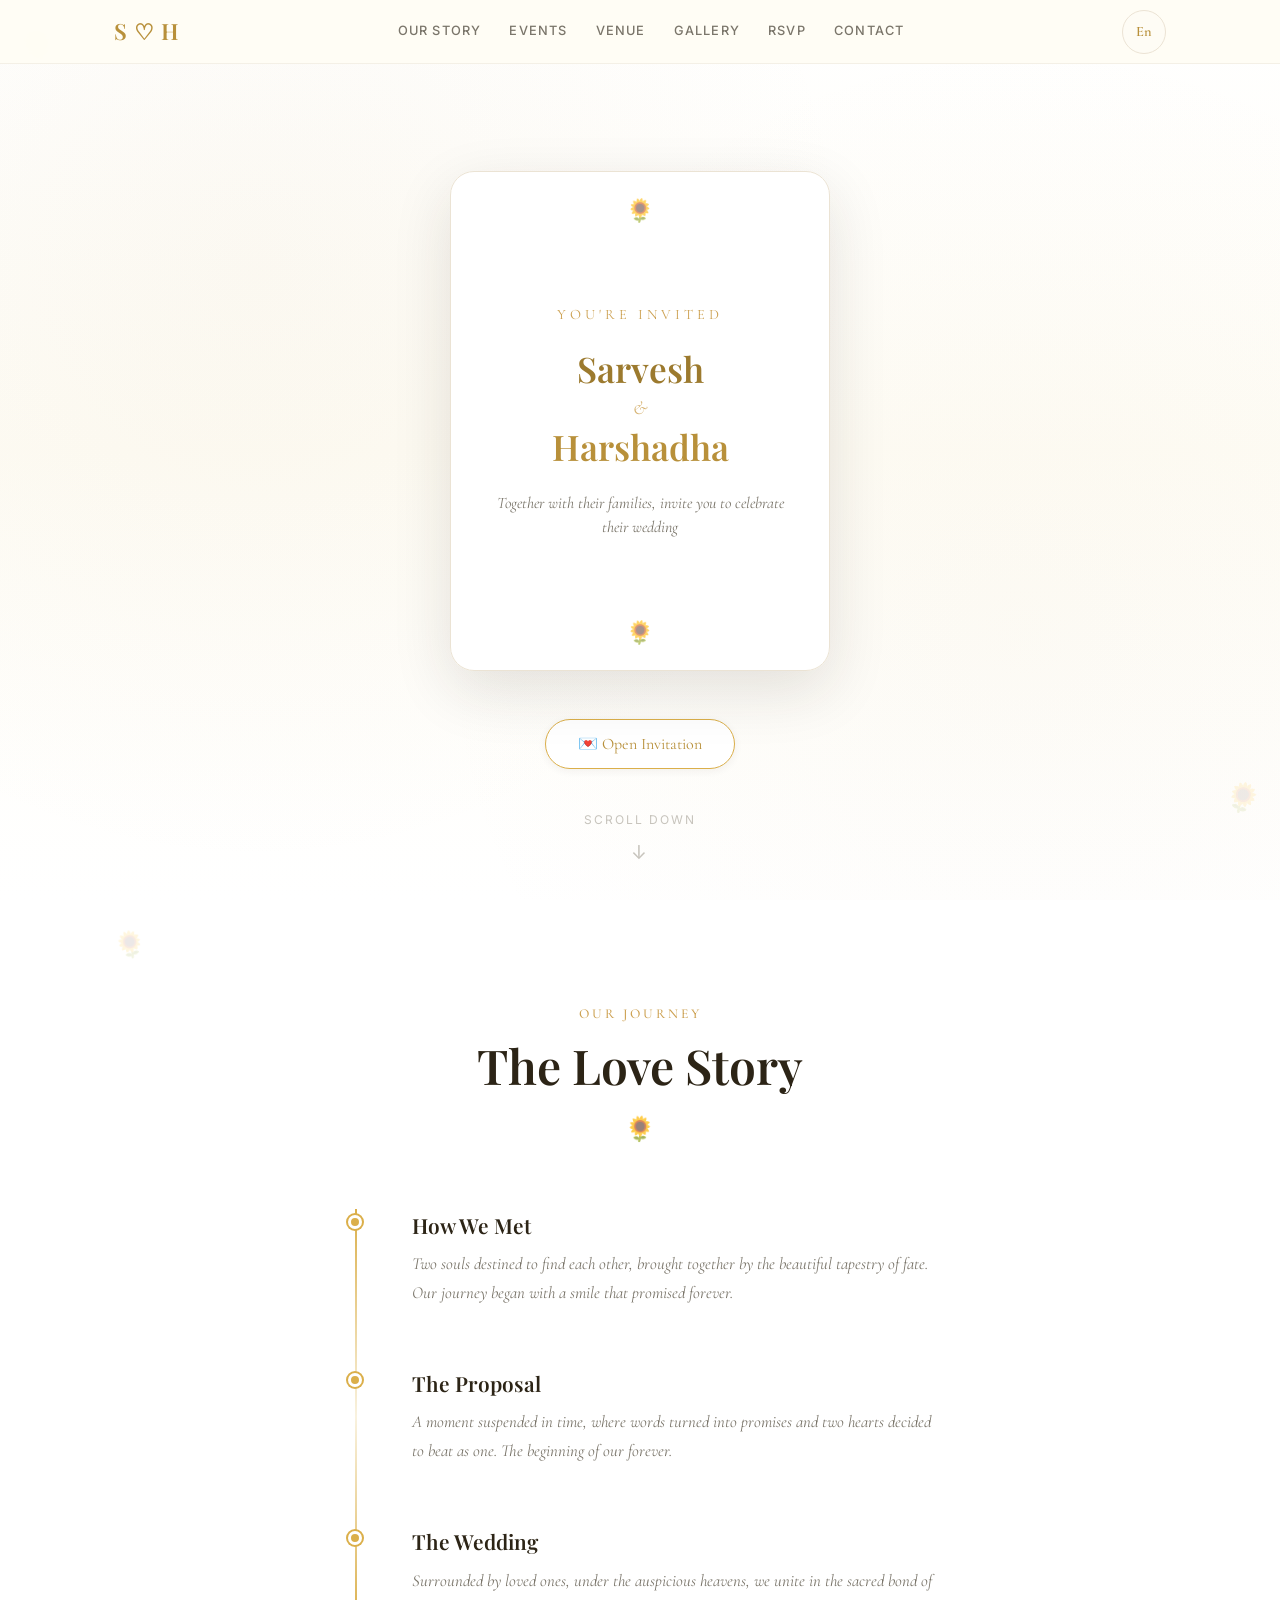
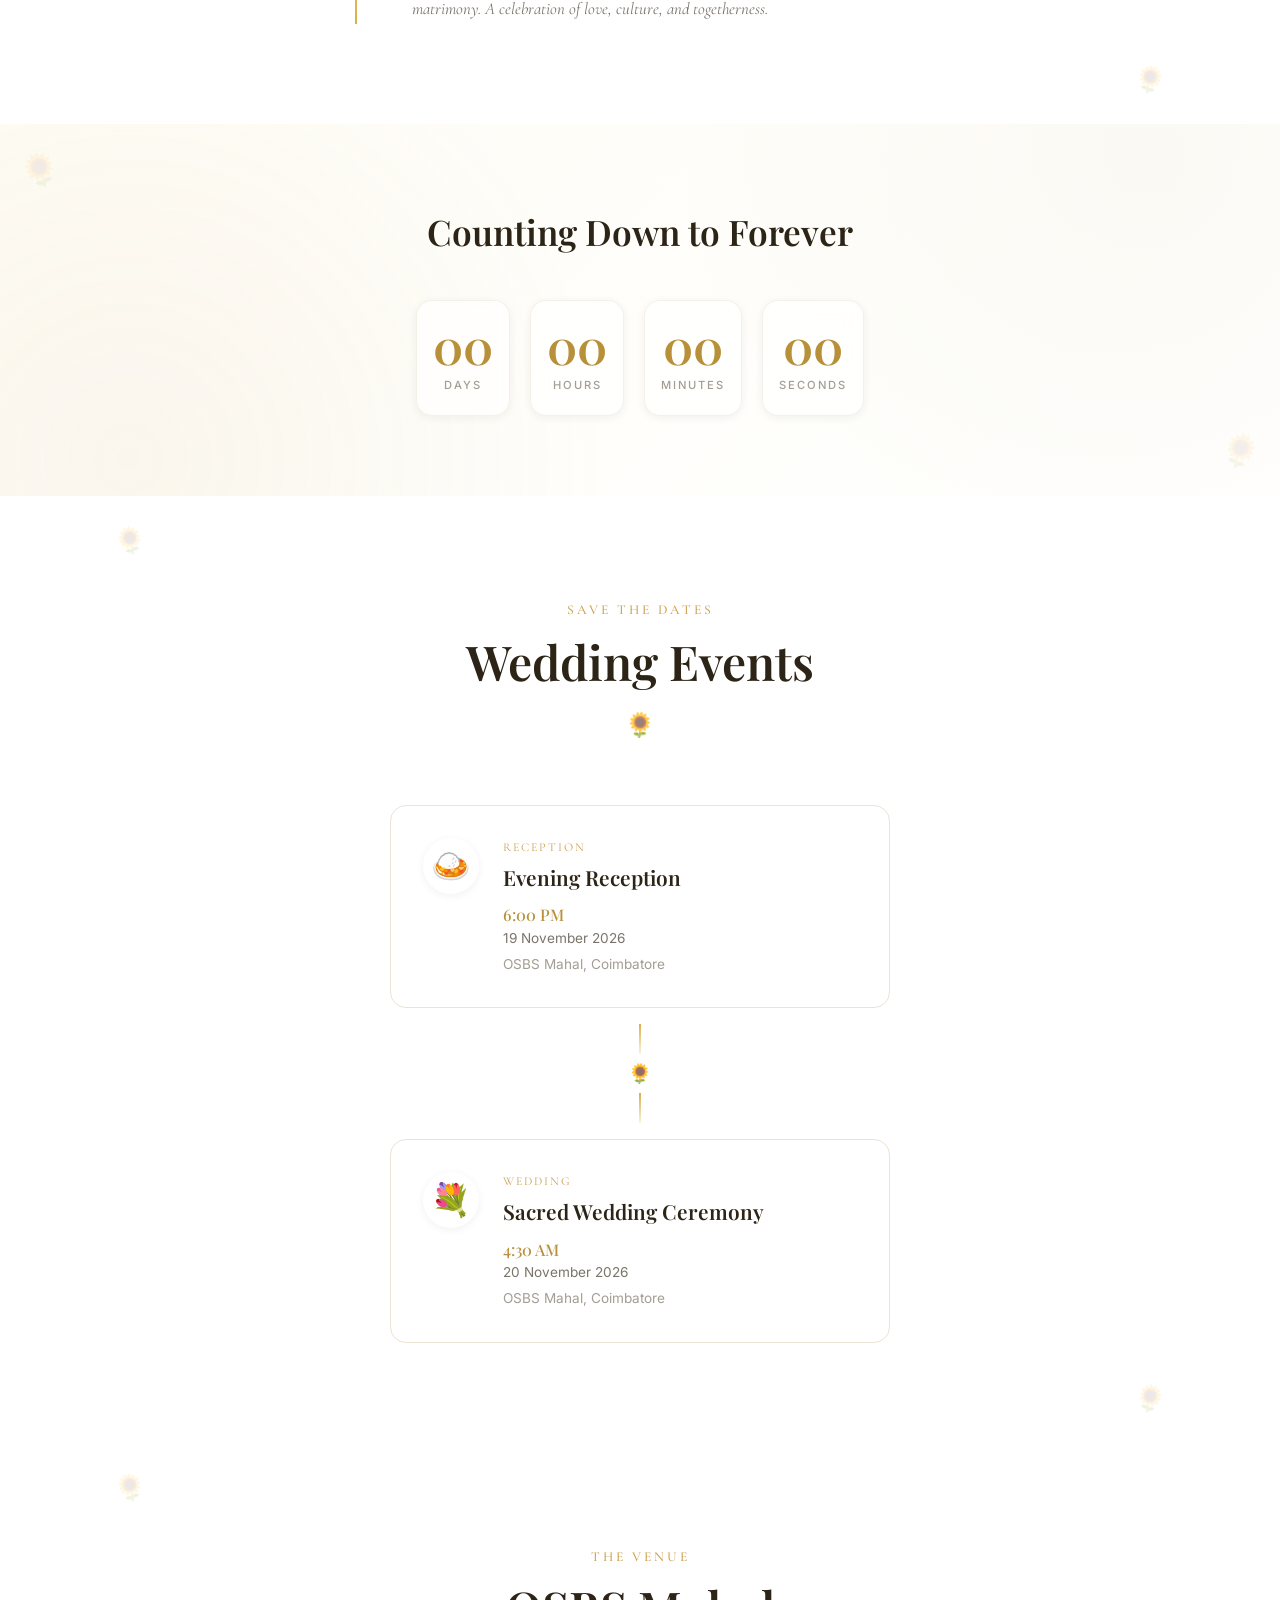
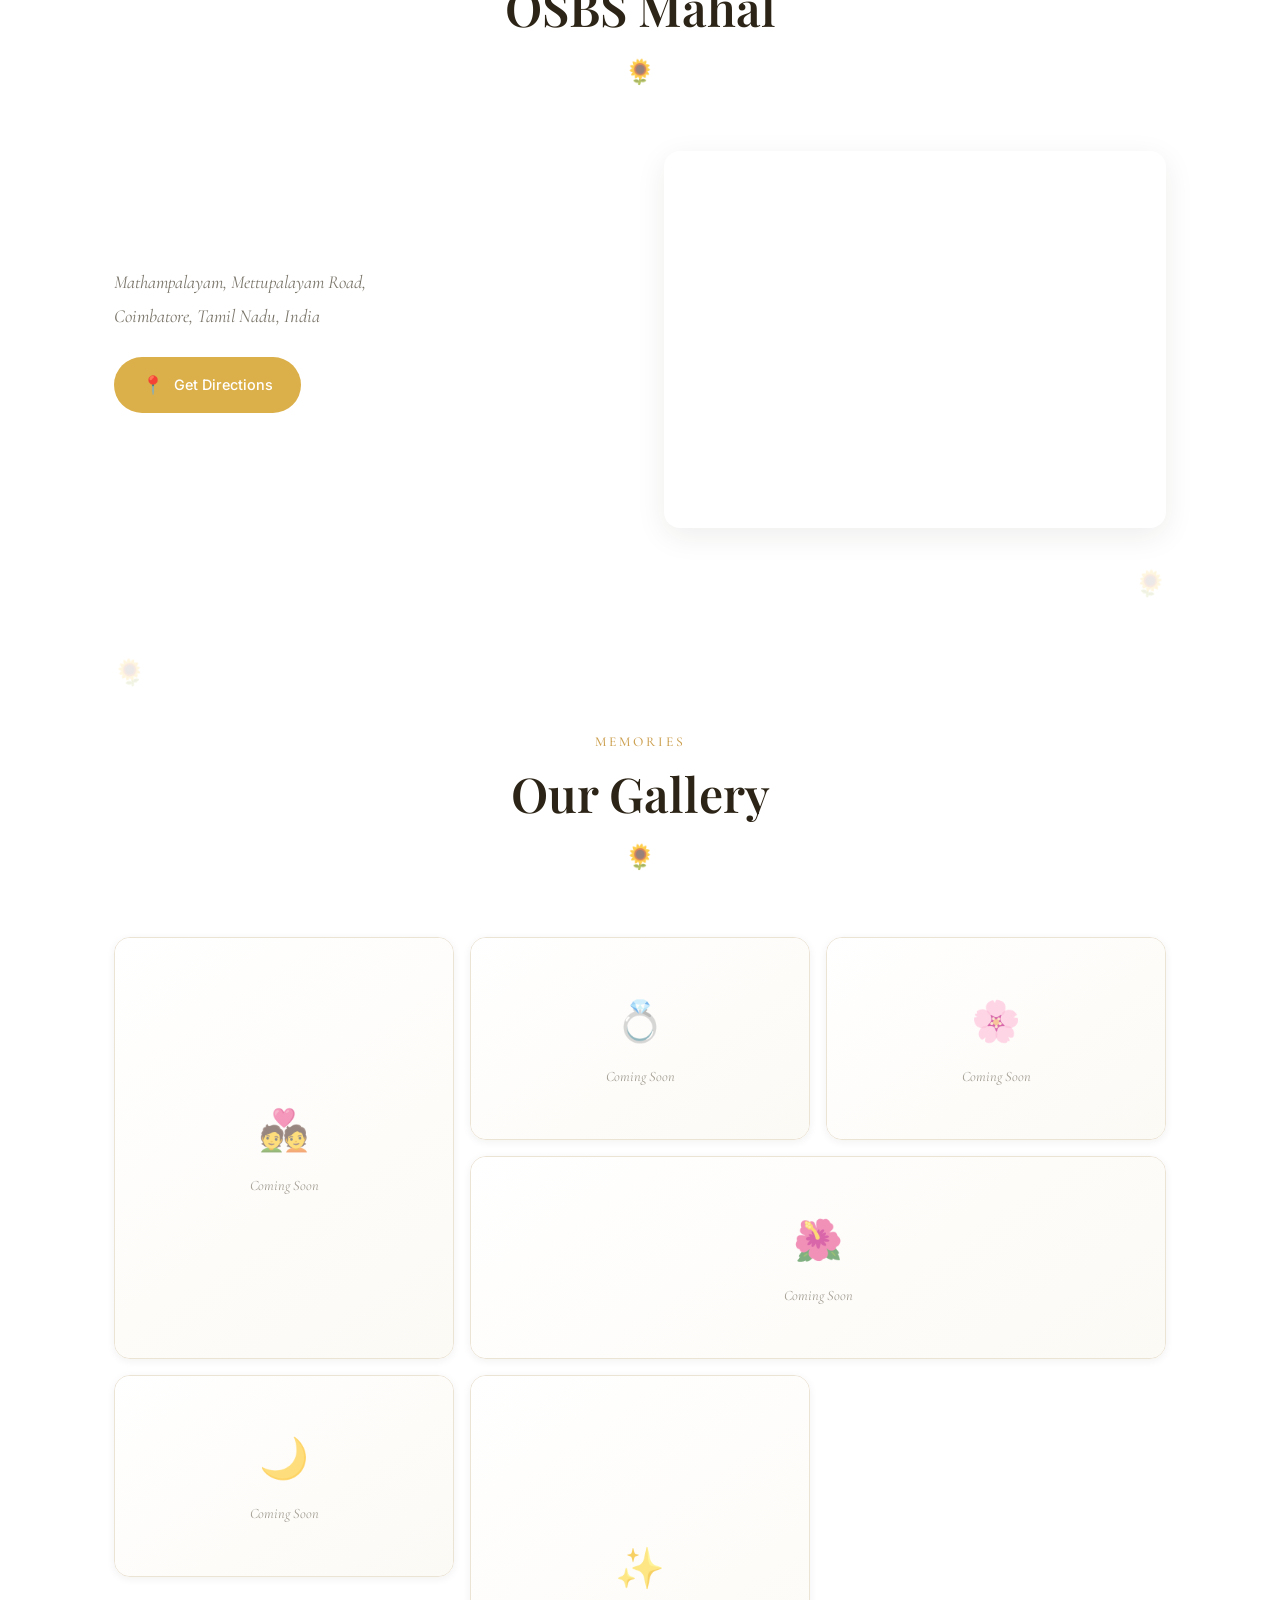
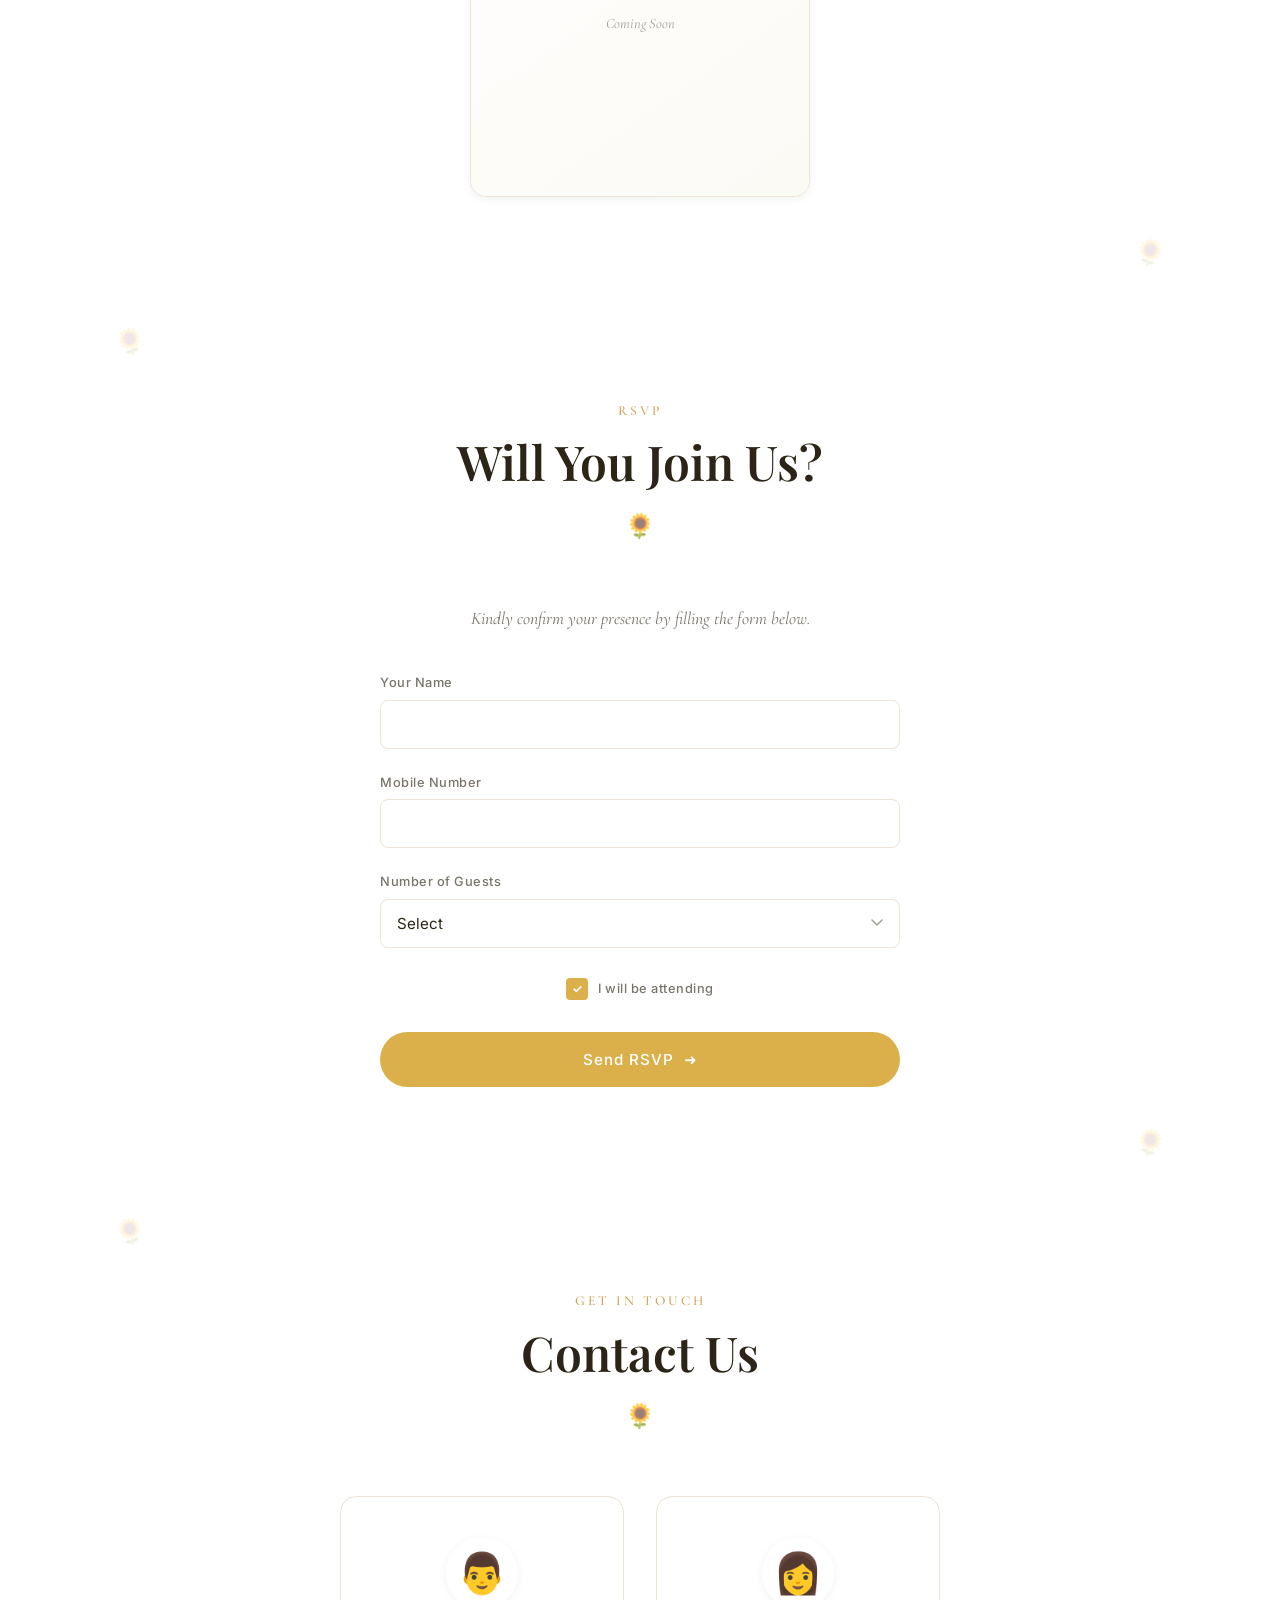
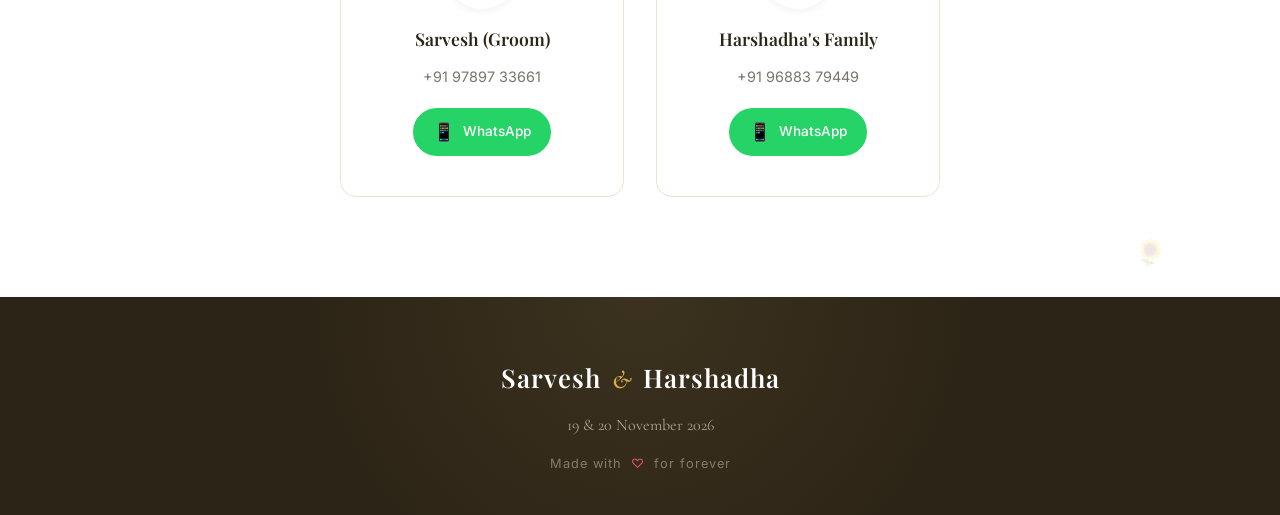
==== index.html @ 4b5605ed "Replace decorative icons with sunflowers, add sunflower corner ornaments" ====
<!DOCTYPE html>
<html lang="en" data-lang="en">
<head>
  <meta charset="UTF-8" />
  <meta name="viewport" content="width=device-width, initial-scale=1.0" />
  <title>Sarvesh ♡ Harshadha - Wedding Invitation</title>
  <meta name="description" content="Join us in celebrating the wedding of Sarvesh and Harshadha. Reception: 19 Nov 2026 | Wedding: 20 Nov 2026 | Coimbatore" />
  <meta name="theme-color" content="#FFF5E1" />

  <!-- Open Graph -->
  <meta property="og:title" content="Sarvesh ♡ Harshadha - Wedding Invitation" />
  <meta property="og:description" content="Join us in celebrating the wedding of Sarvesh and Harshadha. Reception: 19 Nov 2026 | Wedding: 20 Nov 2026" />
  <meta property="og:image" content="https://sarvesh-harshadha.love/og-image.jpg" />
  <meta property="og:url" content="https://sarvesh-harshadha.love" />
  <meta property="og:type" content="website" />
  <meta property="og:locale" content="en_US" />

  <!-- Twitter Card -->
  <meta name="twitter:card" content="summary_large_image" />
  <meta name="twitter:title" content="Sarvesh ♡ Harshadha - Wedding Invitation" />
  <meta name="twitter:description" content="Join us in celebrating the wedding of Sarvesh and Harshadha." />

  <!-- Favicon -->
  <link rel="icon" type="image/svg+xml" href="data:image/svg+xml,%3Csvg xmlns='http://www.w3.org/2000/svg' viewBox='0 0 100 100'%3E%3Ctext y='.9em' font-size='90'%3E💒%3C/text%3E%3C/svg%3E" />

  <!-- Fonts -->
  <link rel="preconnect" href="https://fonts.googleapis.com" />
  <link rel="preconnect" href="https://fonts.gstatic.com" crossorigin />
  <link href="https://fonts.googleapis.com/css2?family=Playfair+Display:ital,wght@0,400;0,500;0,600;0,700;1,400;1,500&family=Cormorant+Garamond:ital,wght@0,300;0,400;0,500;0,600;1,300;1,400;1,500&family=Inter:wght@300;400;500;600&display=swap" rel="stylesheet" />

  <!-- Styles -->
  <link rel="stylesheet" href="styles.css" />
</head>
<body>

  <!-- ========== STICKY NAV ========== -->
  <nav class="navbar" id="navbar" role="navigation" aria-label="Main navigation">
    <div class="nav-container">
      <a href="#hero" class="nav-logo" data-i18n="nav.logo">S ♡ H</a>
      <div class="nav-links" id="navLinks">
        <a href="#story" class="nav-link" data-i18n="nav.story">Our Story</a>
        <a href="#events" class="nav-link" data-i18n="nav.events">Events</a>
        <a href="#venue" class="nav-link" data-i18n="nav.venue">Venue</a>
        <a href="#gallery" class="nav-link" data-i18n="nav.gallery">Gallery</a>
        <a href="#rsvp" class="nav-link" data-i18n="nav.rsvp">RSVP</a>
        <a href="#contact" class="nav-link" data-i18n="nav.contact">Contact</a>
      </div>
      <div class="nav-actions">
        <button class="lang-toggle" id="langToggle" aria-label="Switch language">
          <span class="lang-en">த</span>
          <span class="lang-ta">En</span>
        </button>
        <button class="nav-hamburger" id="navHamburger" aria-label="Toggle menu" aria-expanded="false">
          <span class="hamburger-line"></span>
          <span class="hamburger-line"></span>
          <span class="hamburger-line"></span>
        </button>
      </div>
    </div>
  </nav>

  <!-- ========== HERO SECTION ========== -->
  <section class="hero" id="hero">
    <div class="hero-bg-pattern"></div>
    <div class="hero-content">
      <div class="invitation-card" id="invitationCard">
        <div class="card-inner">
          <div class="card-front">
            <div class="card-ornament top-ornament">🌻</div>
            <p class="card-label" data-i18n="hero.youreInvited">You're Invited</p>
            <div class="card-names">
                <span class="card-name groom" data-i18n="names.groom">Sarvesh</span>
              <span class="card-ampersand">&amp;</span>
                <span class="card-name bride" data-i18n="names.bride">Harshadha</span>
              </div>
            <p class="card-subtitle" data-i18n="hero.inviteText">Together with their families, invite you to celebrate their wedding</p>
            <div class="card-ornament bottom-ornament">🌻</div>
          </div>
          <div class="card-back">
            <div class="card-back-content">
              <p class="card-back-label" data-i18n="hero.cordiallyInvite">We Cordially Invite You</p>
              <div class="card-names-back">
              <span class="card-name groom" data-i18n="names.groom">Sarvesh</span>
                <span class="card-ampersand">&amp;</span>
              <span class="card-name bride" data-i18n="names.bride">Harshadha</span>
              </div>
              <div class="card-dates">
                <div class="card-date-item">
                  <p class="date-label" data-i18n="hero.reception">Reception</p>
                  <p class="date-value">6 PM, 19 Nov 2026</p>
                </div>
                <div class="card-date-divider"></div>
                <div class="card-date-item">
                  <p class="date-label" data-i18n="hero.wedding">Wedding</p>
                  <p class="date-value">4:30 AM, 20 Nov 2026</p>
                </div>
              </div>
            </div>
          </div>
        </div>
      </div>
      <button class="hero-open-btn" id="heroOpenBtn" data-i18n="hero.openInvitation">💌 Open Invitation</button>
    </div>
    <div class="scroll-indicator" id="scrollIndicator">
      <span data-i18n="hero.scrollDown">Scroll Down</span>
      <div class="scroll-arrow">↓</div>
    </div>
  </section>

  <!-- ========== COUPLE STORY ========== -->
  <section class="section story-section" id="story">
    <div class="section-header">
      <span class="section-tag" data-i18n="story.tag">Our Journey</span>
      <h2 class="section-title" data-i18n="story.title">The Love Story</h2>
      <div class="section-divider">🌻</div>
    </div>
    <div class="story-timeline">
      <div class="timeline-item reveal">
        <div class="timeline-dot"></div>
        <div class="timeline-content">
          <h3 data-i18n="story.milestone1.title">How We Met</h3>
          <p data-i18n="story.milestone1.desc">Two souls destined to find each other, brought together by the beautiful tapestry of fate. Our journey began with a smile that promised forever.</p>
        </div>
      </div>
      <div class="timeline-item reveal">
        <div class="timeline-dot"></div>
        <div class="timeline-content">
          <h3 data-i18n="story.milestone2.title">The Proposal</h3>
          <p data-i18n="story.milestone2.desc">A moment suspended in time, where words turned into promises and two hearts decided to beat as one. The beginning of our forever.</p>
        </div>
      </div>
      <div class="timeline-item reveal">
        <div class="timeline-dot"></div>
        <div class="timeline-content">
          <h3 data-i18n="story.milestone3.title">The Wedding</h3>
          <p data-i18n="story.milestone3.desc">Surrounded by loved ones, under the auspicious heavens, we unite in the sacred bond of matrimony. A celebration of love, culture, and togetherness.</p>
        </div>
      </div>
    </div>
  </section>

  <!-- ========== COUNTDOWN ========== -->
  <section class="section countdown-section">
    <div class="countdown-bg-pattern"></div>
    <div class="countdown-content">
      <h2 class="countdown-title" data-i18n="countdown.title">Counting Down to Forever</h2>
      <div class="countdown-grid" id="countdown">
        <div class="countdown-item">
          <span class="countdown-number" id="countDays">00</span>
          <span class="countdown-label" data-i18n="countdown.days">Days</span>
        </div>
        <div class="countdown-item">
          <span class="countdown-number" id="countHours">00</span>
          <span class="countdown-label" data-i18n="countdown.hours">Hours</span>
        </div>
        <div class="countdown-item">
          <span class="countdown-number" id="countMinutes">00</span>
          <span class="countdown-label" data-i18n="countdown.minutes">Minutes</span>
        </div>
        <div class="countdown-item">
          <span class="countdown-number" id="countSeconds">00</span>
          <span class="countdown-label" data-i18n="countdown.seconds">Seconds</span>
        </div>
      </div>
    </div>
  </section>

  <!-- ========== EVENTS TIMELINE ========== -->
  <section class="section events-section" id="events">
    <div class="section-header">
      <span class="section-tag" data-i18n="events.tag">Save the Dates</span>
      <h2 class="section-title" data-i18n="events.title">Wedding Events</h2>
      <div class="section-divider">🌻</div>
    </div>
    <div class="events-timeline">
      <div class="event-card-wrapper reveal">
        <div class="event-card">
          <div class="event-icon">🍛</div>
          <div class="event-details">
            <div class="event-label" data-i18n="events.reception.label">Reception</div>
            <h3 class="event-title" data-i18n="events.reception.title">Evening Reception</h3>
            <p class="event-time">6:00 PM</p>
            <p class="event-date">19 November 2026</p>
            <p class="event-venue" data-i18n="events.reception.venue">OSBS Mahal, Coimbatore</p>
          </div>
        </div>
      </div>
      <div class="timeline-connector">
        <div class="connector-line"></div>
        <div class="connector-ornament">🌻</div>
        <div class="connector-line"></div>
      </div>
      <div class="event-card-wrapper reveal">
        <div class="event-card">
          <div class="event-icon">💐</div>
          <div class="event-details">
            <div class="event-label" data-i18n="events.wedding.label">Wedding</div>
            <h3 class="event-title" data-i18n="events.wedding.title">Sacred Wedding Ceremony</h3>
            <p class="event-time">4:30 AM</p>
            <p class="event-date">20 November 2026</p>
            <p class="event-venue" data-i18n="events.wedding.venue">OSBS Mahal, Coimbatore</p>
          </div>
        </div>
      </div>
    </div>
  </section>

  <!-- ========== VENUE SECTION ========== -->
  <section class="section venue-section" id="venue">
    <div class="section-header">
      <span class="section-tag" data-i18n="venue.tag">The Venue</span>
      <h2 class="section-title" data-i18n="venue.title">OSBS Mahal</h2>
      <div class="section-divider">🌻</div>
    </div>
    <div class="venue-content reveal">
      <div class="venue-info">
        <p class="venue-address" data-i18n="venue.address">
          Mathampalayam, Mettupalayam Road,<br />
          Coimbatore, Tamil Nadu, India
        </p>
        <a href="https://www.google.com/maps/place/OSBS+Mahal/@11.201304,76.96496,1115m/" target="_blank" rel="noopener noreferrer" class="venue-btn">
          <span class="btn-icon">📍</span>
          <span data-i18n="venue.directions">Get Directions</span>
        </a>
      </div>
      <div class="venue-map">
        <iframe
          src="https://www.google.com/maps/embed?pb=!1m18!1m12!1m3!1d15666.788291665512!2d76.96496!3d11.201304!2m3!1f0!2f0!3f0!3m2!1i1024!2i768!4f13.1!3m3!1m2!1s0x3ba8f10001cadbad%3A0xcb2201952dab23b4!2sOSBS+Mahal!5e0!3m2!1sen!2sin"
          style="border:0;"
          allowfullscreen=""
          loading="lazy"
          referrerpolicy="no-referrer-when-downgrade"
          title="OSBS Mahal Location">
        </iframe>
      </div>
    </div>
  </section>

  <!-- ========== GALLERY ========== -->
  <section class="section gallery-section" id="gallery">
    <div class="section-header">
      <span class="section-tag" data-i18n="gallery.tag">Memories</span>
      <h2 class="section-title" data-i18n="gallery.title">Our Gallery</h2>
      <div class="section-divider">🌻</div>
    </div>
    <div class="gallery-grid">
      <div class="gallery-card reveal gallery-card-tall">
        <div class="gallery-placeholder">
          <div class="placeholder-icon">💑</div>
          <p class="placeholder-text" data-i18n="gallery.placeholder">Coming Soon</p>
        </div>
      </div>
      <div class="gallery-card reveal">
        <div class="gallery-placeholder">
          <div class="placeholder-icon">💍</div>
          <p class="placeholder-text" data-i18n="gallery.placeholder">Coming Soon</p>
        </div>
      </div>
      <div class="gallery-card reveal">
        <div class="gallery-placeholder">
          <div class="placeholder-icon">🌸</div>
          <p class="placeholder-text" data-i18n="gallery.placeholder">Coming Soon</p>
        </div>
      </div>
      <div class="gallery-card reveal gallery-card-wide">
        <div class="gallery-placeholder">
          <div class="placeholder-icon">🌺</div>
          <p class="placeholder-text" data-i18n="gallery.placeholder">Coming Soon</p>
        </div>
      </div>
      <div class="gallery-card reveal">
        <div class="gallery-placeholder">
          <div class="placeholder-icon">🌙</div>
          <p class="placeholder-text" data-i18n="gallery.placeholder">Coming Soon</p>
        </div>
      </div>
      <div class="gallery-card reveal gallery-card-tall">
        <div class="gallery-placeholder">
          <div class="placeholder-icon">✨</div>
          <p class="placeholder-text" data-i18n="gallery.placeholder">Coming Soon</p>
        </div>
      </div>
    </div>
  </section>

  <!-- ========== RSVP ========== -->
  <section class="section rsvp-section" id="rsvp">
    <div class="section-header">
      <span class="section-tag" data-i18n="rsvp.tag">RSVP</span>
      <h2 class="section-title" data-i18n="rsvp.title">Will You Join Us?</h2>
      <div class="section-divider">🌻</div>
    </div>
    <div class="rsvp-content reveal">
      <p class="rsvp-intro" data-i18n="rsvp.intro">Kindly confirm your presence by filling the form below.</p>
      <form class="rsvp-form" id="rsvpForm" novalidate>
        <div class="form-group">
          <label for="guestName" data-i18n="rsvp.name">Your Name</label>
          <input type="text" id="guestName" name="name" required />
        </div>
        <div class="form-group">
          <label for="guestMobile" data-i18n="rsvp.mobile">Mobile Number</label>
          <input type="tel" id="guestMobile" name="mobile" required pattern="[0-9]{10}" />
        </div>
        <div class="form-group">
          <label for="guestCount" data-i18n="rsvp.guests">Number of Guests</label>
          <select id="guestCount" name="guests" required>
            <option value="" disabled selected data-i18n="rsvp.selectGuests">Select</option>
            <option value="1">1</option>
            <option value="2">2</option>
            <option value="3">3</option>
            <option value="4">4</option>
            <option value="5">5</option>
            <option value="6">6+</option>
          </select>
          <span class="form-focus"></span>
        </div>
        <div class="form-group checkbox-group">
          <label class="checkbox-label">
            <input type="checkbox" name="attending" id="attendingCheck" checked />
            <span class="checkbox-custom"></span>
            <span data-i18n="rsvp.attending">I will be attending</span>
          </label>
        </div>
        <button type="submit" class="rsvp-submit" data-i18n="rsvp.submit">
          <span>Send RSVP</span>
          <span class="submit-icon">➜</span>
        </button>
      </form>
      <div class="rsvp-success" id="rsvpSuccess">
        <div class="success-icon">✅</div>
        <h3 data-i18n="rsvp.success.title">Thank You!</h3>
        <p data-i18n="rsvp.success.desc">Your response has been recorded. We look forward to celebrating with you!</p>
      </div>
    </div>
  </section>

  <!-- ========== CONTACT ========== -->
  <section class="section contact-section" id="contact">
    <div class="section-header">
      <span class="section-tag" data-i18n="contact.tag">Get in Touch</span>
      <h2 class="section-title" data-i18n="contact.title">Contact Us</h2>
      <div class="section-divider">🌻</div>
    </div>
    <div class="contact-content reveal">
      <div class="contact-card">
        <div class="contact-avatar">👨</div>
        <h3 class="contact-name" data-i18n="contact.groom">Sarvesh (Groom)</h3>
        <a href="tel:+919789733661" class="contact-phone">+91 97897 33661</a>
        <a href="https://wa.me/919789733661?text=Hi%20Sarvesh!%20Regarding%20the%20wedding" target="_blank" rel="noopener noreferrer" class="contact-whatsapp">
          <span class="wa-icon">📱</span>
          <span data-i18n="contact.whatsapp">WhatsApp</span>
        </a>
      </div>
      <div class="contact-card">
        <div class="contact-avatar">👩</div>
        <h3 class="contact-name" data-i18n="contact.bride">Harshadha's Family</h3>
        <a href="tel:+919688379449" class="contact-phone">+91 96883 79449</a>
        <a href="https://wa.me/919688379449?text=Hi!%20Regarding%20Sarvesh%20and%20Harshadha's%20wedding" target="_blank" rel="noopener noreferrer" class="contact-whatsapp">
          <span class="wa-icon">📱</span>
          <span data-i18n="contact.whatsapp">WhatsApp</span>
        </a>
      </div>
    </div>
  </section>

  <!-- ========== FOOTER ========== -->
  <footer class="footer">
    <div class="footer-pattern"></div>
    <div class="footer-content">
      <div class="footer-names"><span data-i18n="names.groom">Sarvesh</span> <span class="footer-ampersand">&amp;</span> <span data-i18n="names.bride">Harshadha</span></div>
      <p class="footer-date" data-i18n="footer.date">19 & 20 November 2026</p>
      <p class="footer-made-with">
        <span data-i18n="footer.madeWith">Made with</span>
        <span class="footer-heart">♡</span>
        <span data-i18n="footer.forever">for forever</span>
      </p>
    </div>
  </footer>

  <!-- ========== SCRIPTS ========== -->
  <script src="script.js"></script>
</body>
</html>
---- styles.css ----
/* ============================================
   Sarvesh ♡ Harshadha — Wedding Invitation
   styles.css
   ============================================ */

/* ----- RESET & BASE ----- */
*, *::before, *::after {
  margin: 0;
  padding: 0;
  box-sizing: border-box;
}

:root {
  --yellow-50: #FFFFFF;
  --yellow-100: #FEFCF5;
  --yellow-200: #F9F2DF;
  --yellow-300: #EEDAA8;
  --yellow-400: #E8C76A;
  --gold-300: #DBAF4A;
  --gold-400: #CCA050;
  --gold-500: #B8903A;
  --gold-600: #9C7A2E;
  --cream: #FDFBF7;
  --off-white: #FCFAF5;
  --white: #FFFFFF;
  --text-primary: #2C2416;
  --text-secondary: #7A756A;
  --text-light: #A39E93;
  --border-light: #EBE3D4;
  --shadow-sm: 0 2px 8px rgba(44, 36, 22, 0.06);
  --shadow-md: 0 8px 30px rgba(44, 36, 22, 0.08);
  --shadow-lg: 0 20px 60px rgba(44, 36, 22, 0.12);
  --radius-sm: 8px;
  --radius-md: 16px;
  --radius-lg: 24px;
  --radius-xl: 32px;
  --font-display: 'Playfair Display', Georgia, serif;
  --font-elegant: 'Cormorant Garamond', 'Georgia', serif;
  --font-body: 'Inter', -apple-system, BlinkMacSystemFont, 'Segoe UI', sans-serif;
  --nav-height: 64px;
  --max-width: 1100px;
  --transition: 0.4s cubic-bezier(0.25, 0.46, 0.45, 0.94);
}

html {
  scroll-behavior: smooth;
  scroll-padding-top: var(--nav-height);
}

body {
  font-family: var(--font-body);
  color: var(--text-primary);
  background: var(--yellow-50);
  line-height: 1.6;
  -webkit-font-smoothing: antialiased;
  -moz-osx-font-smoothing: grayscale;
}

img { max-width: 100%; display: block; }
a { text-decoration: none; color: inherit; }
button { cursor: pointer; border: none; background: none; font-family: inherit; }
input, select, textarea { font-family: inherit; font-size: inherit; }

/* ----- UTILITY ----- */
.section {
  padding: 100px 24px;
  max-width: var(--max-width);
  margin: 0 auto;
}

.section-header {
  text-align: center;
  margin-bottom: 60px;
}

.section-tag {
  display: inline-block;
  font-family: var(--font-elegant);
  font-size: 0.85rem;
  letter-spacing: 3px;
  text-transform: uppercase;
  color: var(--gold-400);
  margin-bottom: 12px;
  font-weight: 500;
}

.section-title {
  font-family: var(--font-display);
  font-size: clamp(2rem, 5vw, 3rem);
  font-weight: 600;
  color: var(--text-primary);
  line-height: 1.2;
  margin-bottom: 16px;
}

.section-divider {
  font-size: 1.5rem;
  opacity: 0.7;
}

/* ----- SUNFLOWER CORNER DECORATIONS ----- */
.section {
  position: relative;
}

.section::before,
.section::after {
  position: absolute;
  font-size: 1.6rem;
  opacity: 0.12;
  pointer-events: none;
  z-index: 0;
}

.section::before {
  content: '🌻';
  top: 24px;
  left: 24px;
  transform: rotate(-15deg);
}

.section::after {
  content: '🌻';
  bottom: 24px;
  right: 24px;
  transform: rotate(15deg) scaleX(-1);
}

.countdown-section::before {
  content: '🌻';
  top: 20px;
  left: 20px;
  font-size: 2rem;
  opacity: 0.08;
  transform: rotate(-20deg);
}

.countdown-section::after {
  content: '🌻';
  bottom: 20px;
  right: 20px;
  font-size: 2rem;
  opacity: 0.08;
  transform: rotate(20deg) scaleX(-1);
}

/* ----- REVEAL ANIMATION ----- */
.reveal {
  opacity: 0;
  transform: translateY(40px);
  transition: opacity 0.8s ease, transform 0.8s ease;
}

.reveal.visible {
  opacity: 1;
  transform: translateY(0);
}

/* ==========================================
   NAVBAR
   ========================================== */
.navbar {
  position: fixed;
  top: 0;
  left: 0;
  width: 100%;
  height: var(--nav-height);
  z-index: 1000;
  background: rgba(255, 253, 245, 0.92);
  backdrop-filter: blur(12px);
  -webkit-backdrop-filter: blur(12px);
  border-bottom: 1px solid rgba(237, 232, 220, 0.6);
  transition: var(--transition);
}

.navbar.scrolled {
  box-shadow: 0 2px 20px rgba(44, 36, 22, 0.08);
}

.nav-container {
  max-width: var(--max-width);
  margin: 0 auto;
  padding: 0 24px;
  height: 100%;
  display: flex;
  align-items: center;
  justify-content: space-between;
}

.nav-logo {
  font-family: var(--font-display);
  font-size: 1.4rem;
  font-weight: 600;
  color: var(--gold-500);
  letter-spacing: 1px;
}

.nav-links {
  display: flex;
  gap: 28px;
  align-items: center;
}

.nav-link {
  font-size: 0.8rem;
  font-weight: 500;
  color: var(--text-secondary);
  text-transform: uppercase;
  letter-spacing: 1.2px;
  transition: color 0.3s ease;
  position: relative;
}

.nav-link::after {
  content: '';
  position: absolute;
  bottom: -4px;
  left: 0;
  width: 0;
  height: 1.5px;
  background: var(--gold-400);
  transition: width 0.3s ease;
}

.nav-link:hover,
.nav-link.active {
  color: var(--gold-500);
}

.nav-link:hover::after,
.nav-link.active::after {
  width: 100%;
}

.nav-actions {
  display: flex;
  align-items: center;
  gap: 16px;
}

.lang-toggle {
  width: 44px;
  height: 44px;
  border-radius: 50%;
  background: var(--yellow-100);
  display: flex;
  align-items: center;
  justify-content: center;
  font-family: var(--font-elegant);
  font-size: 0.9rem;
  font-weight: 600;
  color: var(--gold-500);
  transition: var(--transition);
  border: 1px solid var(--border-light);
}

.lang-toggle:hover {
  background: var(--yellow-200);
  transform: scale(1.05);
}

html[data-lang="en"] .lang-toggle .lang-en { display: none; }
html[data-lang="ta"] .lang-toggle .lang-ta { display: none; }

.nav-hamburger {
  display: none;
  flex-direction: column;
  gap: 5px;
  padding: 4px;
}

.hamburger-line {
  width: 22px;
  height: 2px;
  background: var(--text-primary);
  border-radius: 2px;
  transition: var(--transition);
}

.nav-hamburger.active .hamburger-line:nth-child(1) {
  transform: translateY(7px) rotate(45deg);
}

.nav-hamburger.active .hamburger-line:nth-child(2) {
  opacity: 0;
}

.nav-hamburger.active .hamburger-line:nth-child(3) {
  transform: translateY(-7px) rotate(-45deg);
}

/* ==========================================
   HERO
   ========================================== */
.hero {
  min-height: 100vh;
  display: flex;
  flex-direction: column;
  align-items: center;
  justify-content: center;
  position: relative;
  padding: 100px 24px 60px;
  background: linear-gradient(180deg, var(--yellow-50) 0%, var(--yellow-100) 50%, var(--yellow-50) 100%);
  overflow: hidden;
}

.hero-bg-pattern {
  position: absolute;
  top: 0;
  left: 0;
  width: 100%;
  height: 100%;
  background-image:
    radial-gradient(circle at 20% 30%, rgba(201, 169, 110, 0.06) 0%, transparent 50%),
    radial-gradient(circle at 80% 70%, rgba(201, 169, 110, 0.04) 0%, transparent 50%);
  pointer-events: none;
}

.hero::before {
  content: '🌻';
  position: absolute;
  top: 20px;
  left: 20px;
  font-size: 1.8rem;
  opacity: 0.1;
  pointer-events: none;
  z-index: 1;
  transform: rotate(-20deg);
}

.hero::after {
  content: '🌻';
  position: absolute;
  bottom: 80px;
  right: 20px;
  font-size: 1.8rem;
  opacity: 0.1;
  pointer-events: none;
  z-index: 1;
  transform: rotate(20deg) scaleX(-1);
}

.hero-content {
  display: flex;
  flex-direction: column;
  align-items: center;
  gap: 40px;
  position: relative;
  z-index: 1;
}

/* Invitation Card */
.invitation-card {
  width: 340px;
  height: 460px;
  perspective: 1200px;
  cursor: pointer;
}

.card-inner {
  position: relative;
  width: 100%;
  height: 100%;
  transition: transform 1s cubic-bezier(0.4, 0, 0.2, 1);
  transform-style: preserve-3d;
}

.invitation-card.open .card-inner {
  transform: rotateY(180deg);
}

.card-front,
.card-back {
  position: absolute;
  top: 0;
  left: 0;
  width: 100%;
  height: 100%;
  backface-visibility: hidden;
  -webkit-backface-visibility: hidden;
  border-radius: var(--radius-lg);
  display: flex;
  flex-direction: column;
  align-items: center;
  justify-content: center;
  padding: 40px 32px;
  box-shadow: var(--shadow-lg);
}

.card-front {
  background: linear-gradient(145deg, var(--white), var(--yellow-50));
  border: 1px solid var(--border-light);
}

.card-back {
  background: linear-gradient(145deg, var(--yellow-100), var(--yellow-50));
  border: 1px solid var(--border-light);
  transform: rotateY(180deg);
}

.card-ornament {
  font-size: 1.4rem;
  opacity: 0.6;
  position: absolute;
}

.top-ornament { top: 20px; }
.bottom-ornament { bottom: 20px; }

.card-label {
  font-family: var(--font-elegant);
  font-size: 0.9rem;
  letter-spacing: 4px;
  text-transform: uppercase;
  color: var(--gold-400);
  margin-bottom: 24px;
}

.card-names {
  display: flex;
  flex-direction: column;
  align-items: center;
  gap: 4px;
  margin-bottom: 24px;
}

.card-name {
  font-family: var(--font-display);
  font-size: 2.2rem;
  font-weight: 600;
  color: var(--text-primary);
  line-height: 1.1;
}

.card-name.groom { color: var(--gold-600); }
.card-name.bride { color: var(--gold-500); }

.card-ampersand {
  font-family: var(--font-elegant);
  font-size: 1.2rem;
  font-style: italic;
  color: var(--gold-400);
  opacity: 0.8;
}

.card-subtitle {
  font-family: var(--font-elegant);
  font-size: 1rem;
  color: var(--text-secondary);
  text-align: center;
  line-height: 1.5;
  font-style: italic;
}

/* Card Back */
.card-back-content {
  text-align: center;
  width: 100%;
}

.card-back-label {
  font-family: var(--font-elegant);
  font-size: 0.85rem;
  letter-spacing: 3px;
  text-transform: uppercase;
  color: var(--gold-400);
  margin-bottom: 20px;
}

.card-names-back {
  display: flex;
  align-items: center;
  justify-content: center;
  gap: 10px;
  margin-bottom: 32px;
  flex-wrap: wrap;
}

.card-names-back .card-name {
  font-size: 1.6rem;
}

.card-dates {
  display: flex;
  gap: 24px;
  justify-content: center;
  align-items: center;
}

.card-date-item {
  text-align: center;
}

.date-label {
  font-family: var(--font-elegant);
  font-size: 0.75rem;
  letter-spacing: 2px;
  text-transform: uppercase;
  color: var(--gold-400);
  margin-bottom: 6px;
}

.date-value {
  font-family: var(--font-display);
  font-size: 0.85rem;
  color: var(--text-primary);
  font-weight: 500;
  line-height: 1.3;
}

.card-date-divider {
  width: 1px;
  height: 50px;
  background: var(--border-light);
}

.hero-open-btn {
  display: inline-flex;
  align-items: center;
  gap: 10px;
  padding: 14px 32px;
  background: var(--white);
  border: 1.5px solid var(--gold-300);
  border-radius: 50px;
  font-family: var(--font-elegant);
  font-size: 1rem;
  color: var(--gold-500);
  transition: var(--transition);
  box-shadow: var(--shadow-sm);
}

.hero-open-btn:hover {
  background: var(--gold-300);
  color: var(--white);
  transform: translateY(-2px);
  box-shadow: var(--shadow-md);
}

.scroll-indicator {
  position: absolute;
  bottom: 32px;
  display: flex;
  flex-direction: column;
  align-items: center;
  gap: 8px;
  color: var(--text-light);
  font-size: 0.75rem;
  letter-spacing: 2px;
  text-transform: uppercase;
  animation: float 2s ease-in-out infinite;
  opacity: 0.6;
}

.scroll-arrow {
  font-size: 1.2rem;
  animation: bounceArrow 2s ease-in-out infinite;
}

@keyframes float {
  0%, 100% { transform: translateY(0); }
  50% { transform: translateY(-8px); }
}

@keyframes bounceArrow {
  0%, 100% { transform: translateY(0); opacity: 1; }
  50% { transform: translateY(6px); opacity: 0.5; }
}

/* ==========================================
   STORY SECTION
   ========================================== */
.story-section {
  background: var(--white);
  border-radius: 0;
}

.story-timeline {
  display: flex;
  flex-direction: column;
  gap: 0;
  position: relative;
  padding-left: 40px;
  max-width: 600px;
  margin: 0 auto;
}

.story-timeline::before {
  content: '';
  position: absolute;
  left: 15px;
  top: 0;
  bottom: 0;
  width: 2px;
  background: linear-gradient(180deg, var(--gold-300), var(--yellow-200), var(--gold-300));
}

.timeline-item {
  position: relative;
  padding-bottom: 60px;
  padding-left: 32px;
}

.timeline-item:last-child {
  padding-bottom: 0;
}

.timeline-dot {
  position: absolute;
  left: -32px;
  top: 6px;
  width: 14px;
  height: 14px;
  border-radius: 50%;
  background: var(--gold-300);
  border: 3px solid var(--white);
  box-shadow: 0 0 0 2px var(--gold-300);
  z-index: 1;
}

.timeline-content h3 {
  font-family: var(--font-display);
  font-size: 1.3rem;
  font-weight: 600;
  color: var(--text-primary);
  margin-bottom: 8px;
}

.timeline-content p {
  font-family: var(--font-elegant);
  font-size: 1.05rem;
  color: var(--text-secondary);
  line-height: 1.7;
  font-style: italic;
}

/* ==========================================
   COUNTDOWN
   ========================================== */
.countdown-section {
  background: linear-gradient(135deg, var(--yellow-100), var(--yellow-50));
  text-align: center;
  padding: 80px 24px;
  position: relative;
  overflow: hidden;
  max-width: 100%;
}

.countdown-bg-pattern {
  position: absolute;
  top: 0;
  left: 0;
  width: 100%;
  height: 100%;
  background-image:
    radial-gradient(circle at 10% 90%, rgba(201, 169, 110, 0.08) 0%, transparent 40%),
    radial-gradient(circle at 90% 10%, rgba(201, 169, 110, 0.06) 0%, transparent 40%);
  pointer-events: none;
}

.countdown-content {
  position: relative;
  z-index: 1;
  max-width: var(--max-width);
  margin: 0 auto;
}

.countdown-title {
  font-family: var(--font-display);
  font-size: clamp(1.5rem, 4vw, 2.2rem);
  font-weight: 600;
  color: var(--text-primary);
  margin-bottom: 40px;
}

.countdown-grid {
  display: flex;
  justify-content: center;
  gap: 20px;
  flex-wrap: wrap;
}

.countdown-item {
  display: flex;
  flex-direction: column;
  align-items: center;
  min-width: 80px;
  padding: 20px 16px;
  background: rgba(255, 255, 255, 0.7);
  backdrop-filter: blur(8px);
  border-radius: var(--radius-md);
  border: 1px solid rgba(237, 232, 220, 0.6);
  box-shadow: var(--shadow-sm);
}

.countdown-number {
  font-family: var(--font-display);
  font-size: clamp(2rem, 5vw, 3rem);
  font-weight: 600;
  color: var(--gold-500);
  line-height: 1;
  display: block;
}

.countdown-label {
  font-size: 0.7rem;
  letter-spacing: 2px;
  text-transform: uppercase;
  color: var(--text-light);
  margin-top: 8px;
  font-weight: 500;
}

/* ==========================================
   EVENTS TIMELINE
   ========================================== */
.events-section {
  background: var(--white);
}

.events-timeline {
  display: flex;
  flex-direction: column;
  align-items: center;
  gap: 0;
  max-width: 500px;
  margin: 0 auto;
}

.event-card-wrapper {
  width: 100%;
}

.event-card {
  display: flex;
  align-items: flex-start;
  gap: 24px;
  padding: 32px;
  background: var(--yellow-50);
  border-radius: var(--radius-md);
  border: 1px solid var(--border-light);
  transition: var(--transition);
}

.event-card-wrapper.reveal .event-card:hover {
  transform: translateY(-4px);
  box-shadow: var(--shadow-md);
  border-color: var(--gold-300);
}

.event-icon {
  font-size: 2rem;
  flex-shrink: 0;
  width: 56px;
  height: 56px;
  display: flex;
  align-items: center;
  justify-content: center;
  background: var(--white);
  border-radius: 50%;
  box-shadow: var(--shadow-sm);
}

.event-details {
  flex: 1;
}

.event-label {
  font-family: var(--font-elegant);
  font-size: 0.75rem;
  letter-spacing: 2px;
  text-transform: uppercase;
  color: var(--gold-400);
  margin-bottom: 4px;
}

.event-title {
  font-family: var(--font-display);
  font-size: 1.3rem;
  font-weight: 600;
  color: var(--text-primary);
  margin-bottom: 8px;
}

.event-time {
  font-family: var(--font-display);
  font-size: 1rem;
  color: var(--gold-500);
  font-weight: 500;
}

.event-date {
  font-size: 0.85rem;
  color: var(--text-secondary);
  margin-bottom: 4px;
}

.event-venue {
  font-size: 0.85rem;
  color: var(--text-light);
}

.timeline-connector {
  display: flex;
  flex-direction: column;
  align-items: center;
  padding: 16px 0;
}

.connector-line {
  width: 2px;
  height: 30px;
  background: linear-gradient(180deg, var(--gold-300), var(--yellow-200));
}

.connector-ornament {
  font-size: 1.2rem;
  padding: 4px 0;
  opacity: 0.8;
}

/* ==========================================
   VENUE
   ========================================== */
.venue-section {
  background: var(--yellow-50);
}

.venue-content {
  display: grid;
  grid-template-columns: 1fr 1fr;
  gap: 48px;
  align-items: center;
}

.venue-info {
  display: flex;
  flex-direction: column;
  gap: 24px;
}

.venue-address {
  font-family: var(--font-elegant);
  font-size: 1.15rem;
  line-height: 1.8;
  color: var(--text-secondary);
  font-style: italic;
}

.venue-btn {
  display: inline-flex;
  align-items: center;
  gap: 10px;
  padding: 14px 28px;
  background: var(--gold-300);
  color: var(--white);
  border-radius: 50px;
  font-size: 0.9rem;
  font-weight: 500;
  transition: var(--transition);
  width: fit-content;
}

.venue-btn:hover {
  background: var(--gold-500);
  transform: translateY(-2px);
  box-shadow: var(--shadow-md);
}

.btn-icon {
  font-size: 1.1rem;
}

.venue-map {
  border-radius: var(--radius-md);
  overflow: hidden;
  box-shadow: var(--shadow-md);
  aspect-ratio: 4/3;
}

.venue-map iframe {
  width: 100%;
  height: 100%;
}

/* ==========================================
   GALLERY
   ========================================== */
.gallery-section {
  background: var(--white);
}

.gallery-grid {
  display: grid;
  grid-template-columns: repeat(auto-fill, minmax(200px, 1fr));
  gap: 16px;
  grid-auto-flow: dense;
}

.gallery-card {
  border-radius: var(--radius-md);
  overflow: hidden;
  box-shadow: var(--shadow-sm);
  transition: var(--transition);
  border: 1px solid var(--border-light);
}

.gallery-card:hover {
  transform: translateY(-4px);
  box-shadow: var(--shadow-md);
}

.gallery-card-tall {
  grid-row: span 2;
}

.gallery-card-wide {
  grid-column: span 2;
}

.gallery-placeholder {
  width: 100%;
  height: 100%;
  min-height: 200px;
  display: flex;
  flex-direction: column;
  align-items: center;
  justify-content: center;
  gap: 12px;
  background: linear-gradient(145deg, var(--yellow-50), var(--off-white));
  padding: 32px 16px;
}

.gallery-card-tall .gallery-placeholder {
  min-height: 420px;
}

.gallery-placeholder .placeholder-icon {
  font-size: 2.5rem;
  opacity: 0.6;
}

.gallery-placeholder .placeholder-text {
  font-family: var(--font-elegant);
  font-size: 0.9rem;
  color: var(--text-light);
  font-style: italic;
}

/* ==========================================
   RSVP
   ========================================== */
.rsvp-section {
  background: var(--yellow-50);
}

.rsvp-content {
  max-width: 520px;
  margin: 0 auto;
}

.rsvp-intro {
  text-align: center;
  font-family: var(--font-elegant);
  font-size: 1.1rem;
  color: var(--text-secondary);
  margin-bottom: 40px;
  font-style: italic;
}

.rsvp-form {
  display: flex;
  flex-direction: column;
  gap: 24px;
}

.form-group {
  display: flex;
  flex-direction: column;
  gap: 6px;
}

.form-group label {
  font-size: 0.8rem;
  font-weight: 500;
  color: var(--text-secondary);
  letter-spacing: 0.5px;
  order: -1;
}

.form-group input,
.form-group select {
  width: 100%;
  padding: 14px 16px;
  border: 1.5px solid var(--border-light);
  border-radius: var(--radius-sm);
  background: var(--white);
  color: var(--text-primary);
  font-size: 0.95rem;
  transition: var(--transition);
  outline: none;
  -webkit-appearance: none;
  appearance: none;
}

.form-group select {
  background-image: url("data:image/svg+xml,%3Csvg xmlns='http://www.w3.org/2000/svg' width='12' height='8' viewBox='0 0 12 8'%3E%3Cpath d='M1 1l5 5 5-5' stroke='%23A39E93' stroke-width='1.5' fill='none' stroke-linecap='round'/%3E%3C/svg%3E");
  background-repeat: no-repeat;
  background-position: right 16px center;
  padding-right: 40px;
}

.form-group select option {
  color: var(--text-primary);
}

.form-group input:focus,
.form-group select:focus {
  border-color: var(--gold-300);
  box-shadow: 0 0 0 3px rgba(201, 169, 110, 0.12);
}

.checkbox-group {
  display: flex;
  align-items: center;
}

.checkbox-label {
  display: inline-flex;
  align-items: center;
  gap: 10px;
  cursor: pointer;
  font-size: 0.9rem;
  color: var(--text-secondary);
}

.checkbox-label input[type="checkbox"] {
  display: none;
}

.checkbox-custom {
  width: 22px;
  height: 22px;
  border: 2px solid var(--border-light);
  border-radius: 4px;
  display: inline-flex;
  align-items: center;
  justify-content: center;
  transition: var(--transition);
  flex-shrink: 0;
}

.checkbox-label input:checked + .checkbox-custom {
  background: var(--gold-300);
  border-color: var(--gold-300);
}

.checkbox-label input:checked + .checkbox-custom::after {
  content: '✓';
  color: var(--white);
  font-size: 0.75rem;
  font-weight: 700;
}

.rsvp-submit {
  display: flex;
  align-items: center;
  justify-content: center;
  gap: 10px;
  padding: 18px 36px;
  background: var(--gold-300);
  color: var(--white);
  border-radius: 50px;
  font-size: 0.95rem;
  font-weight: 500;
  letter-spacing: 1px;
  transition: var(--transition);
  margin-top: 8px;
}

.rsvp-submit:hover {
  background: var(--gold-500);
  transform: translateY(-2px);
  box-shadow: var(--shadow-md);
}

.submit-icon {
  transition: transform 0.3s ease;
  display: inline-block;
}

.rsvp-submit:hover .submit-icon {
  transform: translateX(4px);
}

.rsvp-success {
  display: none;
  text-align: center;
  padding: 48px 24px;
}

.rsvp-success.active {
  display: block;
  animation: fadeInUp 0.6s ease;
}

.success-icon {
  font-size: 3rem;
  margin-bottom: 16px;
}

.rsvp-success h3 {
  font-family: var(--font-display);
  font-size: 1.5rem;
  color: var(--text-primary);
  margin-bottom: 8px;
}

.rsvp-success p {
  font-family: var(--font-elegant);
  font-size: 1rem;
  color: var(--text-secondary);
  font-style: italic;
}

/* ==========================================
   CONTACT
   ========================================== */
.contact-section {
  background: var(--white);
}

.contact-content {
  display: grid;
  grid-template-columns: 1fr 1fr;
  gap: 32px;
  max-width: 600px;
  margin: 0 auto;
}

.contact-card {
  text-align: center;
  padding: 40px 24px;
  background: var(--yellow-50);
  border-radius: var(--radius-md);
  border: 1px solid var(--border-light);
  transition: var(--transition);
  display: flex;
  flex-direction: column;
  align-items: center;
  gap: 12px;
}

.contact-card:hover {
  transform: translateY(-4px);
  box-shadow: var(--shadow-md);
}

.contact-avatar {
  font-size: 2.5rem;
  width: 72px;
  height: 72px;
  display: flex;
  align-items: center;
  justify-content: center;
  background: var(--white);
  border-radius: 50%;
  box-shadow: var(--shadow-sm);
  margin-bottom: 4px;
}

.contact-name {
  font-family: var(--font-display);
  font-size: 1.1rem;
  font-weight: 600;
  color: var(--text-primary);
}

.contact-phone {
  font-size: 0.9rem;
  color: var(--text-secondary);
  transition: color 0.3s ease;
}

.contact-phone:hover {
  color: var(--gold-500);
}

.contact-whatsapp {
  display: inline-flex;
  align-items: center;
  gap: 8px;
  padding: 10px 20px;
  margin-top: 8px;
  background: #25D366;
  color: var(--white);
  border-radius: 50px;
  font-size: 0.85rem;
  font-weight: 500;
  transition: var(--transition);
}

.contact-whatsapp:hover {
  background: #1DA851;
  transform: translateY(-2px);
  box-shadow: 0 4px 15px rgba(37, 211, 102, 0.3);
}

.wa-icon {
  font-size: 1.1rem;
}

/* ==========================================
   FOOTER
   ========================================== */
.footer {
  background: var(--text-primary);
  color: var(--yellow-50);
  text-align: center;
  padding: 60px 24px 40px;
  position: relative;
  overflow: hidden;
}

.footer-pattern {
  position: absolute;
  top: 0;
  left: 0;
  width: 100%;
  height: 100%;
  background-image:
    radial-gradient(circle at 50% 0%, rgba(201, 169, 110, 0.1) 0%, transparent 50%);
  pointer-events: none;
}

.footer-content {
  position: relative;
  z-index: 1;
}

.footer-names {
  font-family: var(--font-display);
  font-size: 1.6rem;
  font-weight: 600;
  margin-bottom: 12px;
  letter-spacing: 1px;
}

.footer-ampersand {
  font-family: var(--font-elegant);
  font-style: italic;
  color: var(--gold-300);
  margin: 0 4px;
}

.footer-date {
  font-family: var(--font-elegant);
  font-size: 1rem;
  color: rgba(255, 248, 231, 0.6);
  margin-bottom: 16px;
}

.footer-made-with {
  font-size: 0.8rem;
  color: rgba(255, 248, 231, 0.4);
  letter-spacing: 1px;
}

.footer-heart {
  color: #E74C7A;
  display: inline-block;
  margin: 0 4px;
  animation: heartbeat 1.5s ease-in-out infinite;
}

@keyframes heartbeat {
  0%, 100% { transform: scale(1); }
  50% { transform: scale(1.15); }
}

/* ==========================================
   ANIMATIONS
   ========================================== */
@keyframes fadeInUp {
  from {
    opacity: 0;
    transform: translateY(30px);
  }
  to {
    opacity: 1;
    transform: translateY(0);
  }
}

/* ==========================================
   RESPONSIVE
   ========================================== */

/* Tablet */
@media (max-width: 768px) {
  .section {
    padding: 70px 20px;
  }

  .nav-links {
    position: fixed;
    top: var(--nav-height);
    left: 0;
    width: 100%;
    flex-direction: column;
    background: rgba(255, 253, 245, 0.98);
    backdrop-filter: blur(12px);
    padding: 20px 24px 32px;
    gap: 16px;
    border-bottom: 1px solid var(--border-light);
    transform: translateY(-100%);
    opacity: 0;
    pointer-events: none;
    transition: var(--transition);
  }

  .nav-links.open {
    transform: translateY(0);
    opacity: 1;
    pointer-events: all;
  }

  .nav-hamburger {
    display: flex;
  }

  .invitation-card {
    width: 300px;
    height: 420px;
  }

  .card-name {
    font-size: 1.8rem;
  }

  .venue-content {
    grid-template-columns: 1fr;
    gap: 32px;
  }

  .contact-content {
    grid-template-columns: 1fr;
  }

  .gallery-grid {
    grid-template-columns: repeat(2, 1fr);
  }

  .gallery-card-tall {
    grid-row: span 1;
  }

  .gallery-card-wide {
    grid-column: span 1;
  }

  .countdown-grid {
    gap: 12px;
  }

  .countdown-item {
    min-width: 70px;
    padding: 16px 12px;
  }
}

/* Mobile */
@media (max-width: 480px) {
  .section {
    padding: 60px 16px;
  }

  .invitation-card {
    width: 280px;
    height: 400px;
  }

  .card-front,
  .card-back {
    padding: 32px 24px;
  }

  .card-name {
    font-size: 1.6rem;
  }

  .card-names-back .card-name {
    font-size: 1.3rem;
  }

  .card-dates {
    flex-direction: column;
    gap: 16px;
  }

  .card-date-divider {
    width: 40px;
    height: 1px;
  }

  .event-card {
    padding: 24px 20px;
    gap: 16px;
  }

  .event-icon {
    width: 48px;
    height: 48px;
    font-size: 1.5rem;
  }

  .gallery-grid {
    grid-template-columns: 1fr;
  }

  .contact-content {
    gap: 20px;
  }

  .countdown-grid {
    gap: 8px;
  }

  .countdown-item {
    min-width: 65px;
    padding: 14px 10px;
  }

  .countdown-number {
    font-size: 1.8rem;
  }

  .story-timeline {
    padding-left: 32px;
  }

  .timeline-item {
    padding-left: 24px;
  }

  .timeline-dot {
    left: -26px;
    width: 12px;
    height: 12px;
  }
}

/* ==========================================
   LARGE SCREENS
   ========================================== */
@media (min-width: 1200px) {
  .hero-content {
    gap: 48px;
  }

  .invitation-card {
    width: 380px;
    height: 500px;
  }

  .gallery-grid {
    grid-template-columns: repeat(3, 1fr);
  }
}
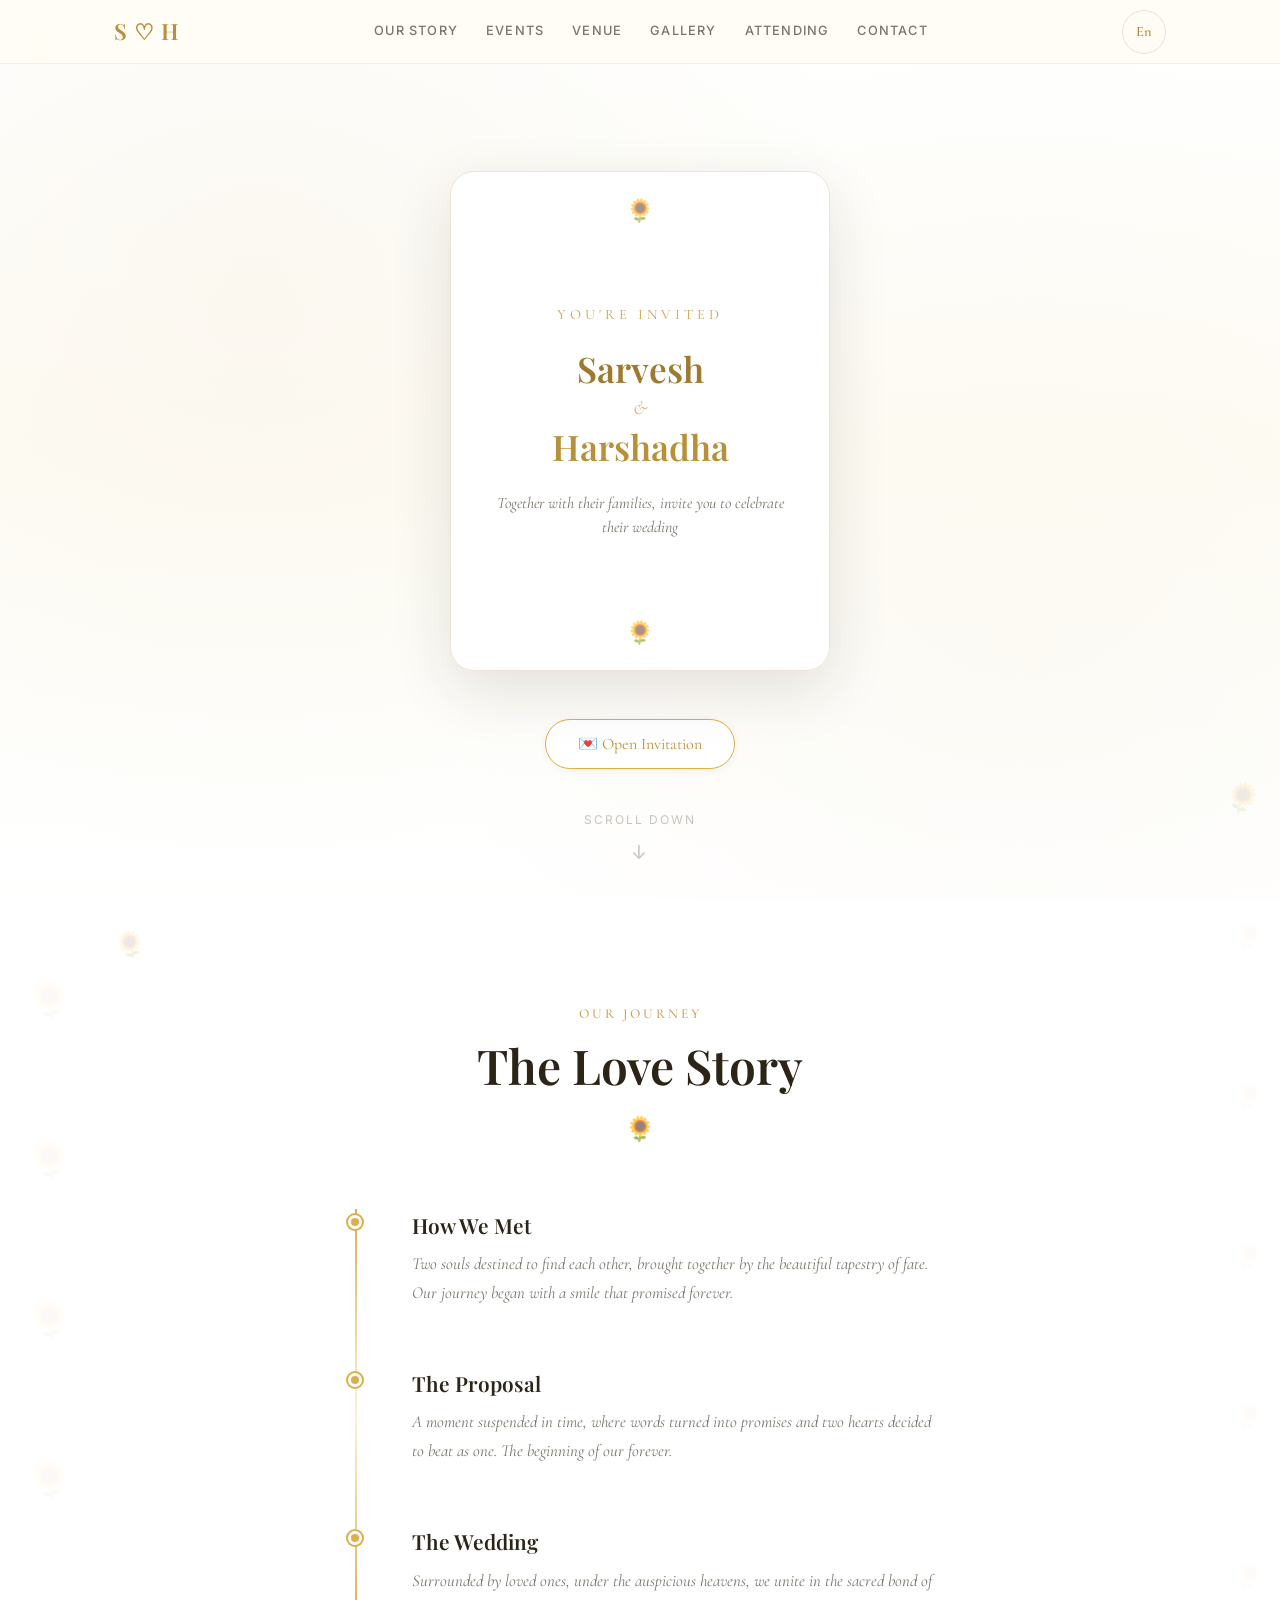
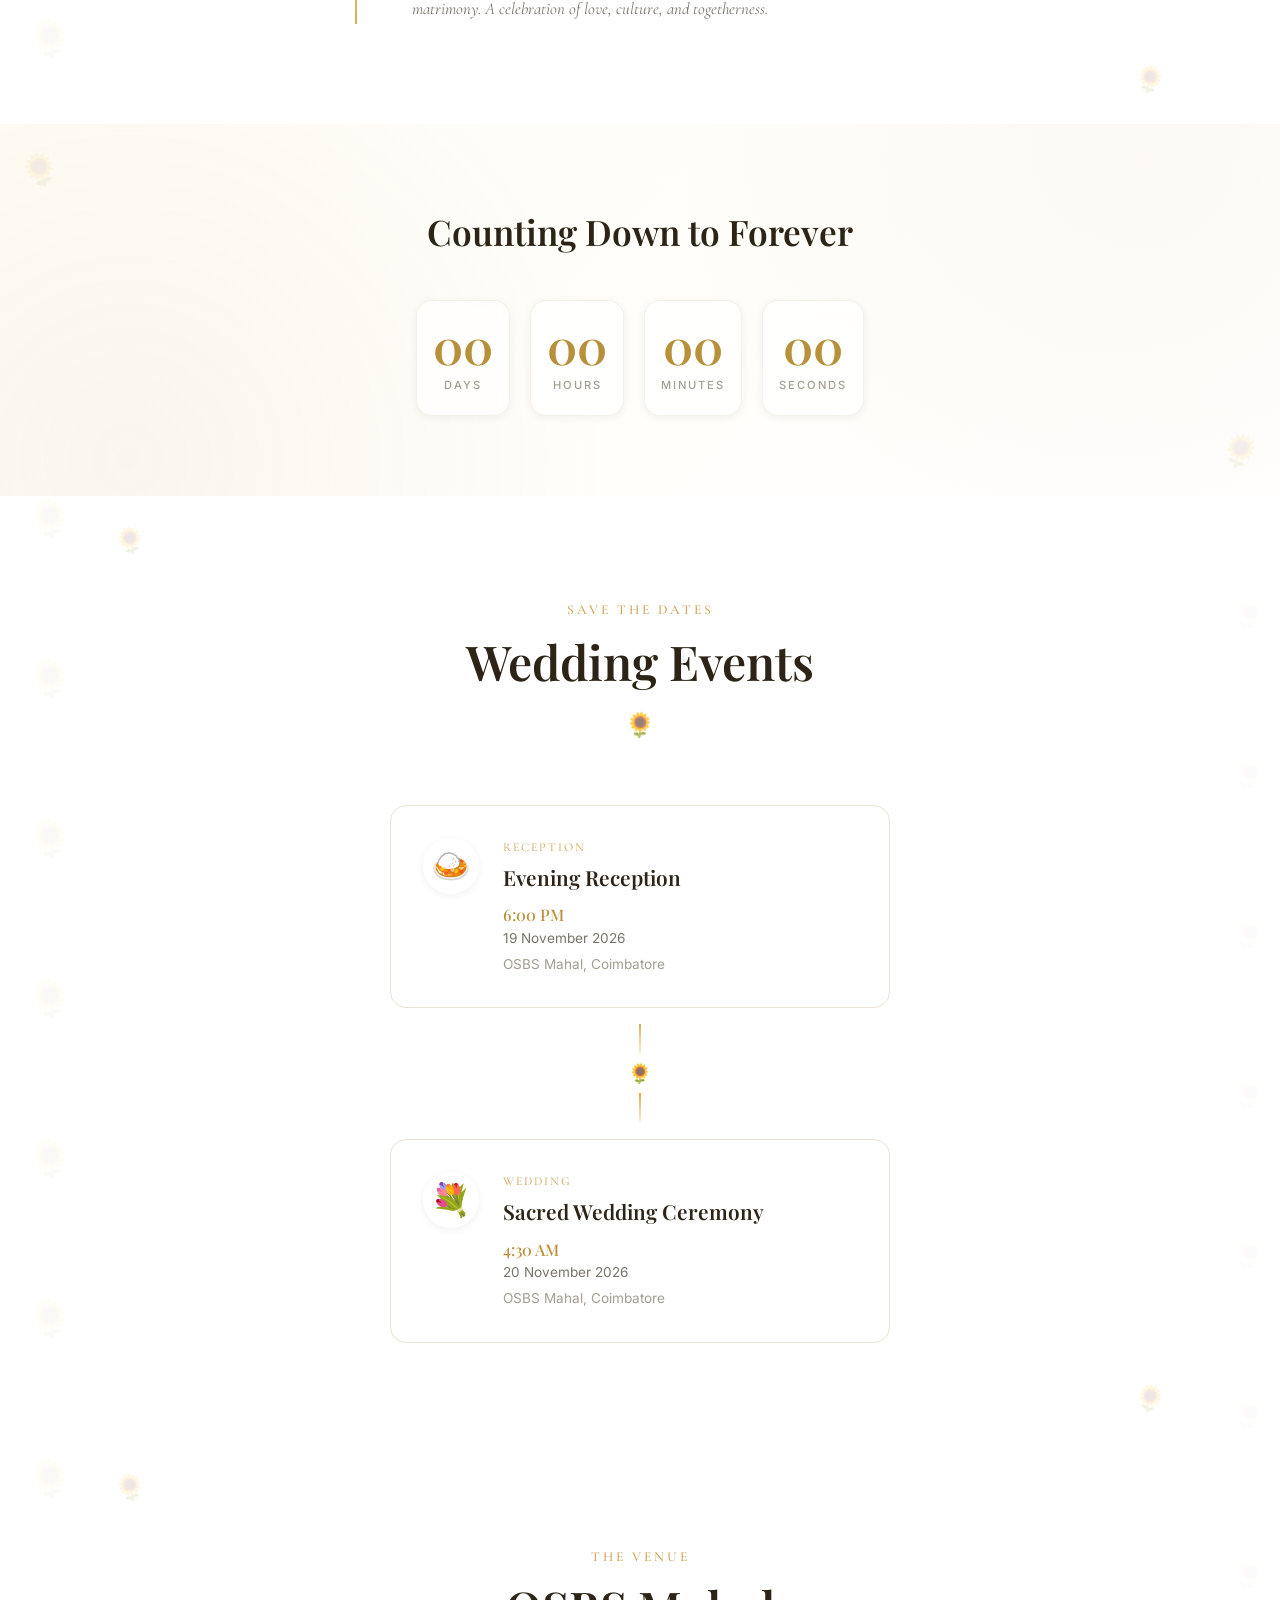
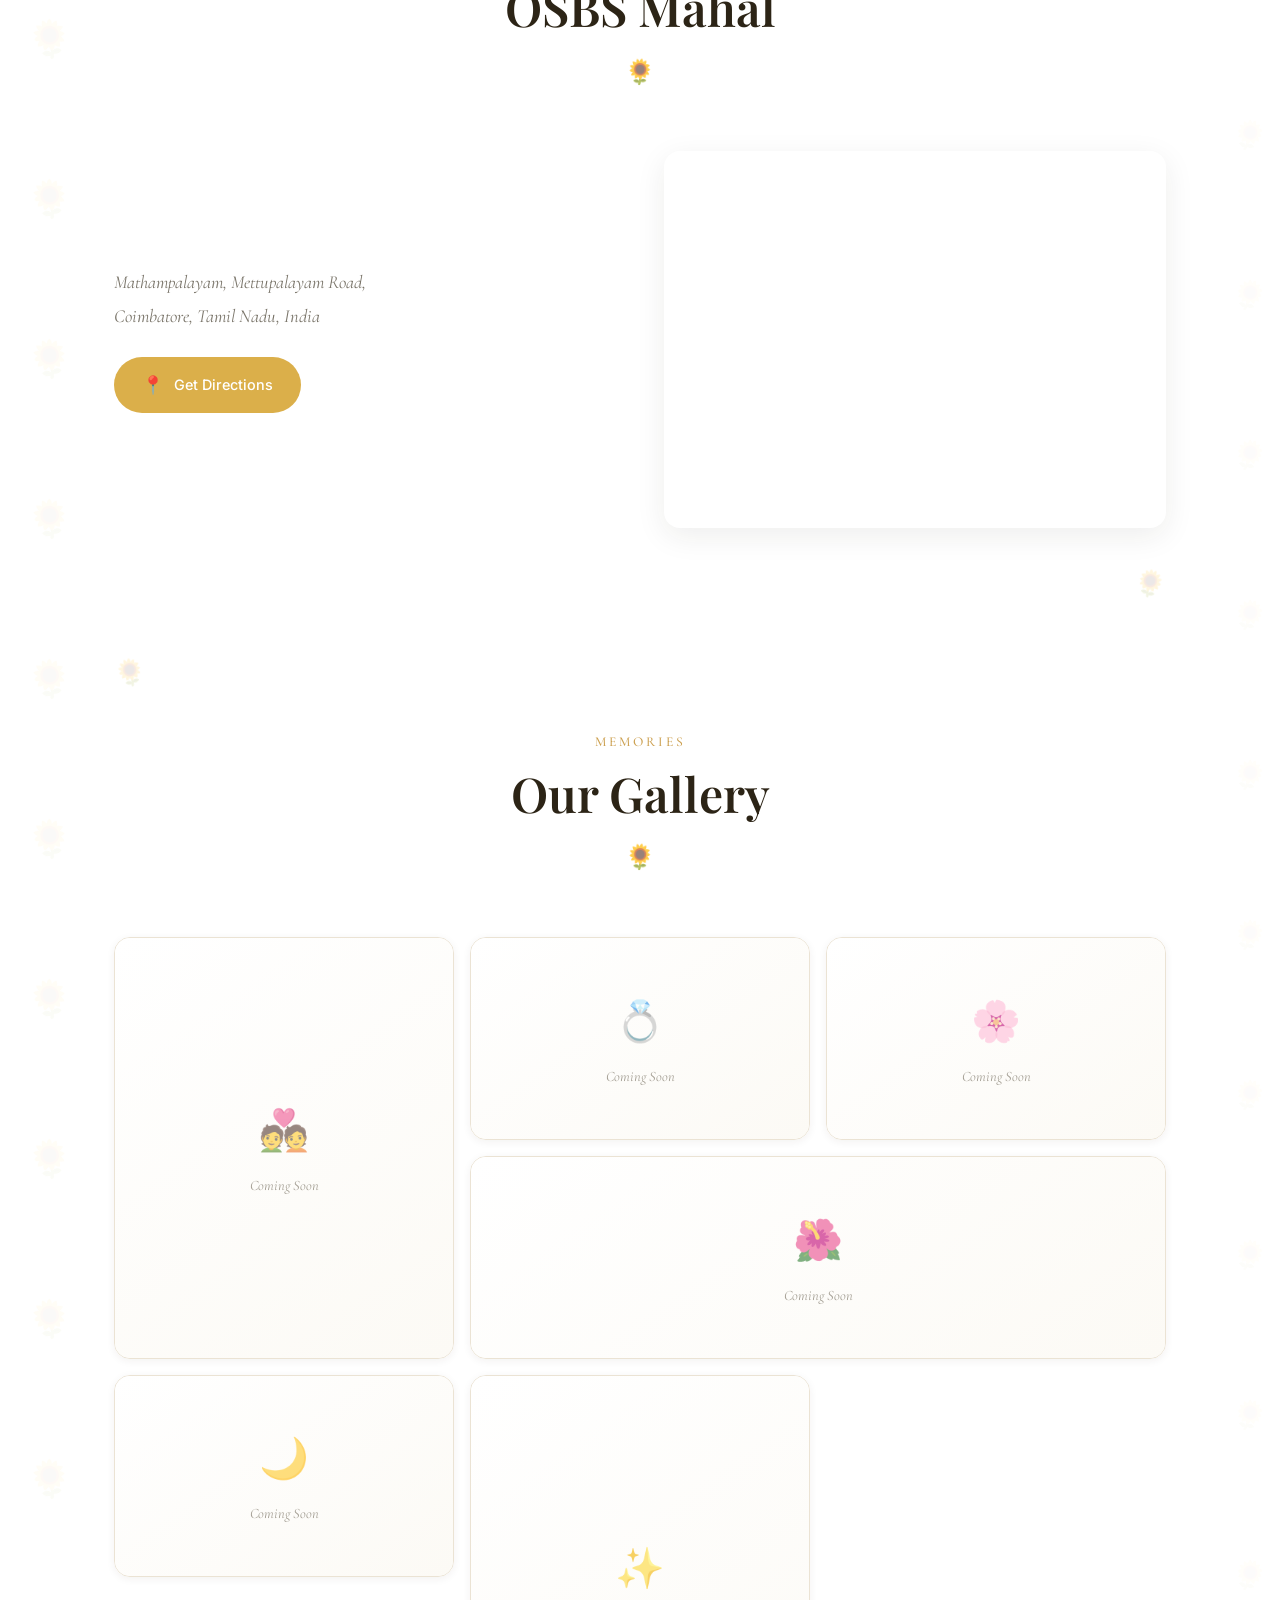
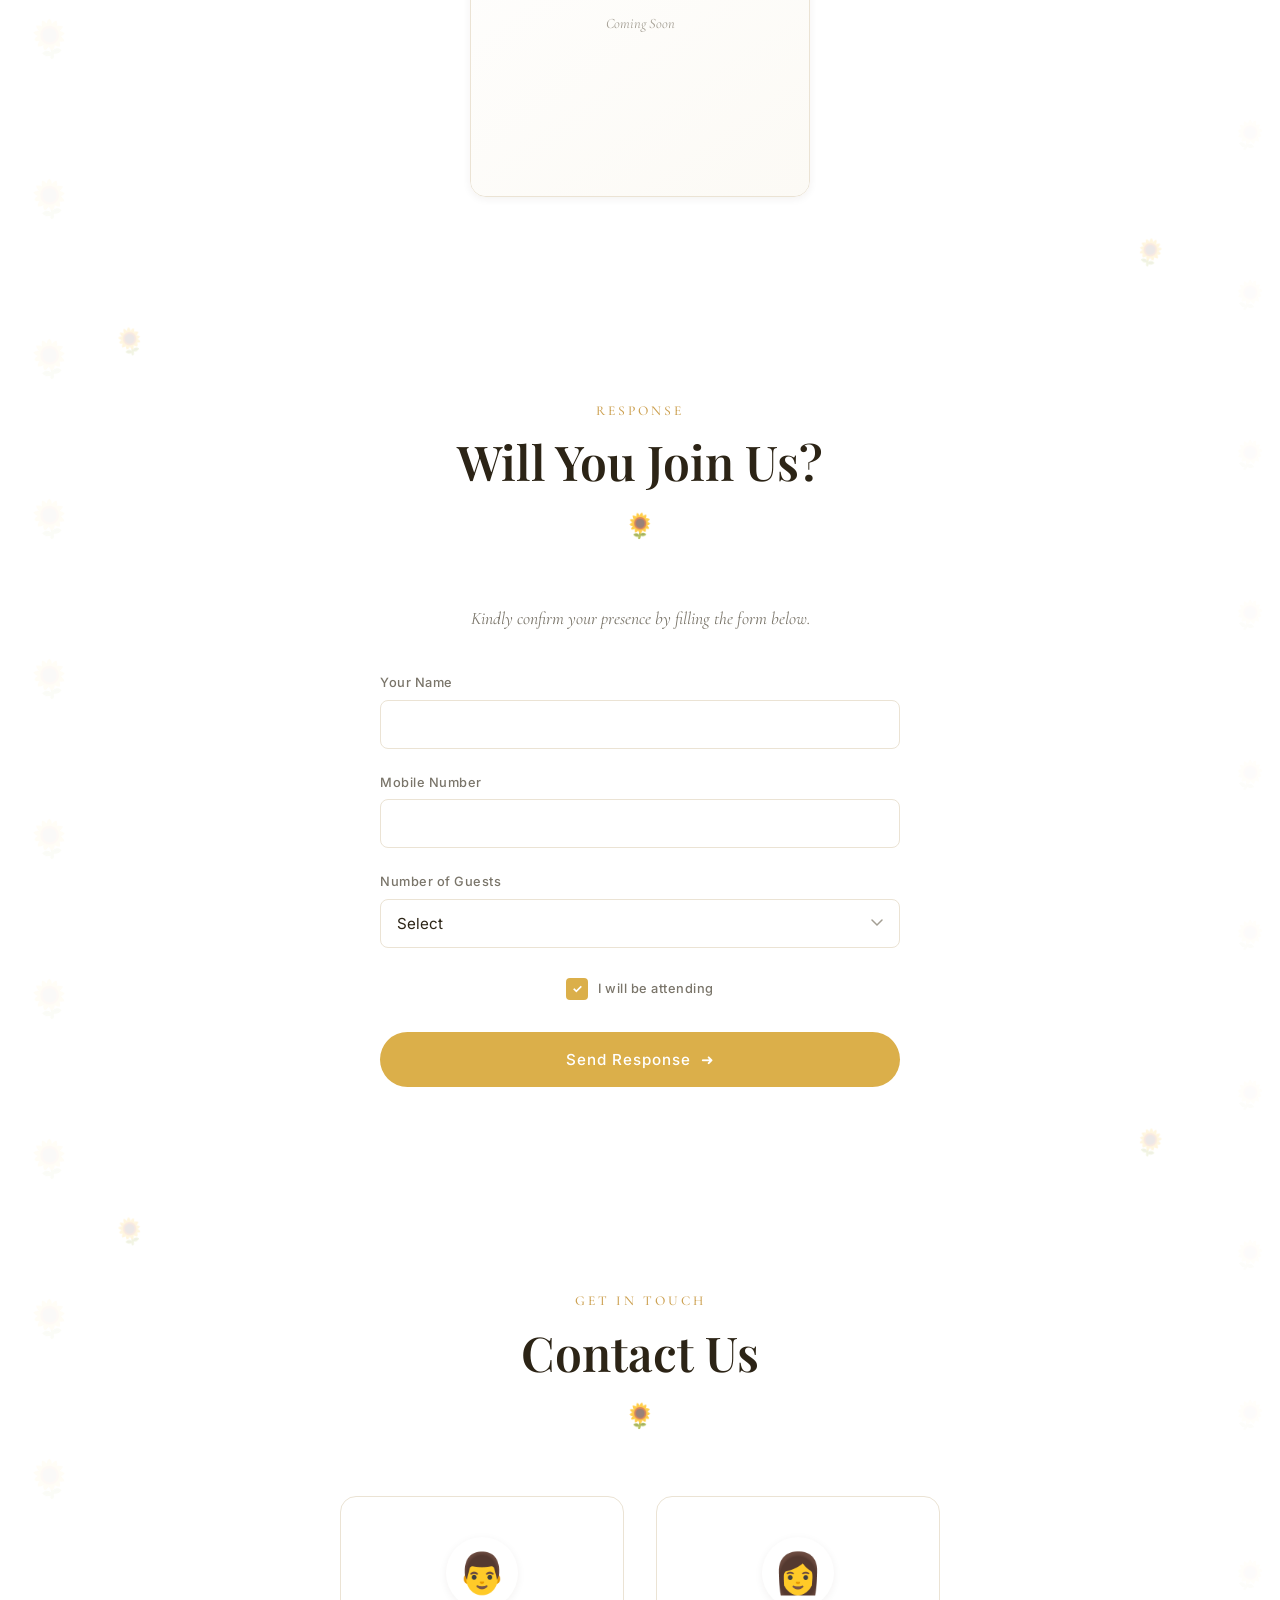
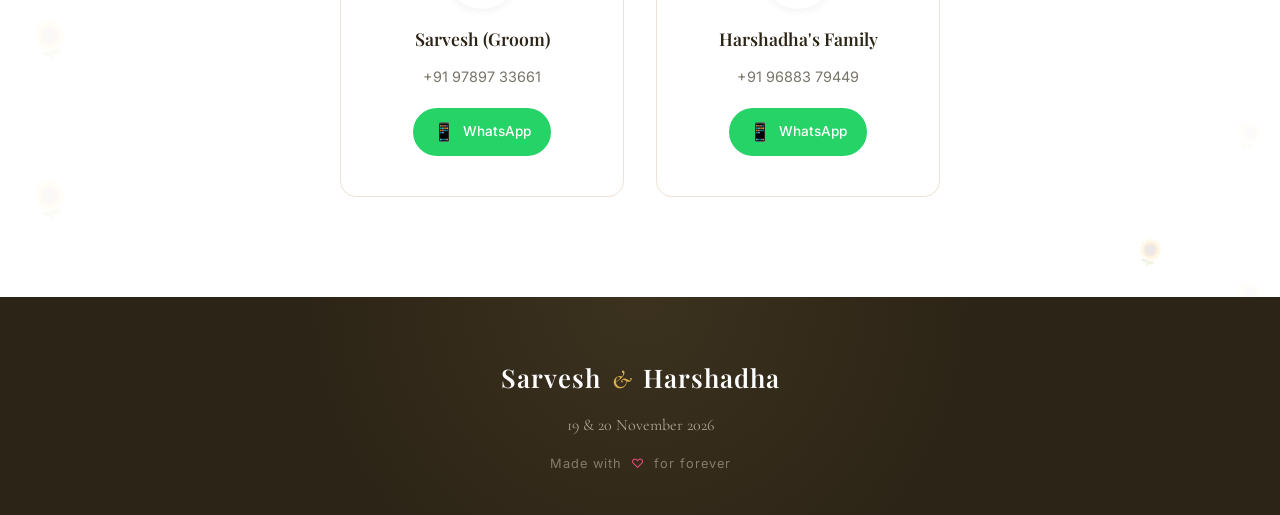
==== commit 447ac334: "Replace RSVP with plain English terms" ====
--- a/index.html
+++ b/index.html
@@ -42,7 +42,7 @@
         <a href="#events" class="nav-link" data-i18n="nav.events">Events</a>
         <a href="#venue" class="nav-link" data-i18n="nav.venue">Venue</a>
         <a href="#gallery" class="nav-link" data-i18n="nav.gallery">Gallery</a>
-        <a href="#rsvp" class="nav-link" data-i18n="nav.rsvp">RSVP</a>
+        <a href="#rsvp" class="nav-link" data-i18n="nav.rsvp">Attending</a>
         <a href="#contact" class="nav-link" data-i18n="nav.contact">Contact</a>
       </div>
       <div class="nav-actions">
@@ -286,7 +286,7 @@
   <!-- ========== RSVP ========== -->
   <section class="section rsvp-section" id="rsvp">
     <div class="section-header">
-      <span class="section-tag" data-i18n="rsvp.tag">RSVP</span>
+      <span class="section-tag" data-i18n="rsvp.tag">Response</span>
       <h2 class="section-title" data-i18n="rsvp.title">Will You Join Us?</h2>
       <div class="section-divider">🌻</div>
     </div>
@@ -322,7 +322,7 @@
           </label>
         </div>
         <button type="submit" class="rsvp-submit" data-i18n="rsvp.submit">
-          <span>Send RSVP</span>
+          <span>Send Response</span>
           <span class="submit-icon">➜</span>
         </button>
       </form>
--- a/styles.css
+++ b/styles.css
@@ -51,6 +51,8 @@
   font-family: var(--font-body);
   color: var(--text-primary);
   background: var(--yellow-50);
+  background-image: url("data:image/svg+xml,%3Csvg xmlns='http://www.w3.org/2000/svg' width='160' height='160' viewBox='0 0 160 160'%3E%3Ctext x='30' y='55' font-size='36' opacity='0.04' transform='rotate(-10,30,55)'%3E🌻%3C/text%3E%3Ctext x='110' y='140' font-size='28' opacity='0.025' transform='rotate(15,110,140)'%3E🌻%3C/text%3E%3C/svg%3E");
+  background-repeat: repeat;
   line-height: 1.6;
   -webkit-font-smoothing: antialiased;
   -moz-osx-font-smoothing: grayscale;
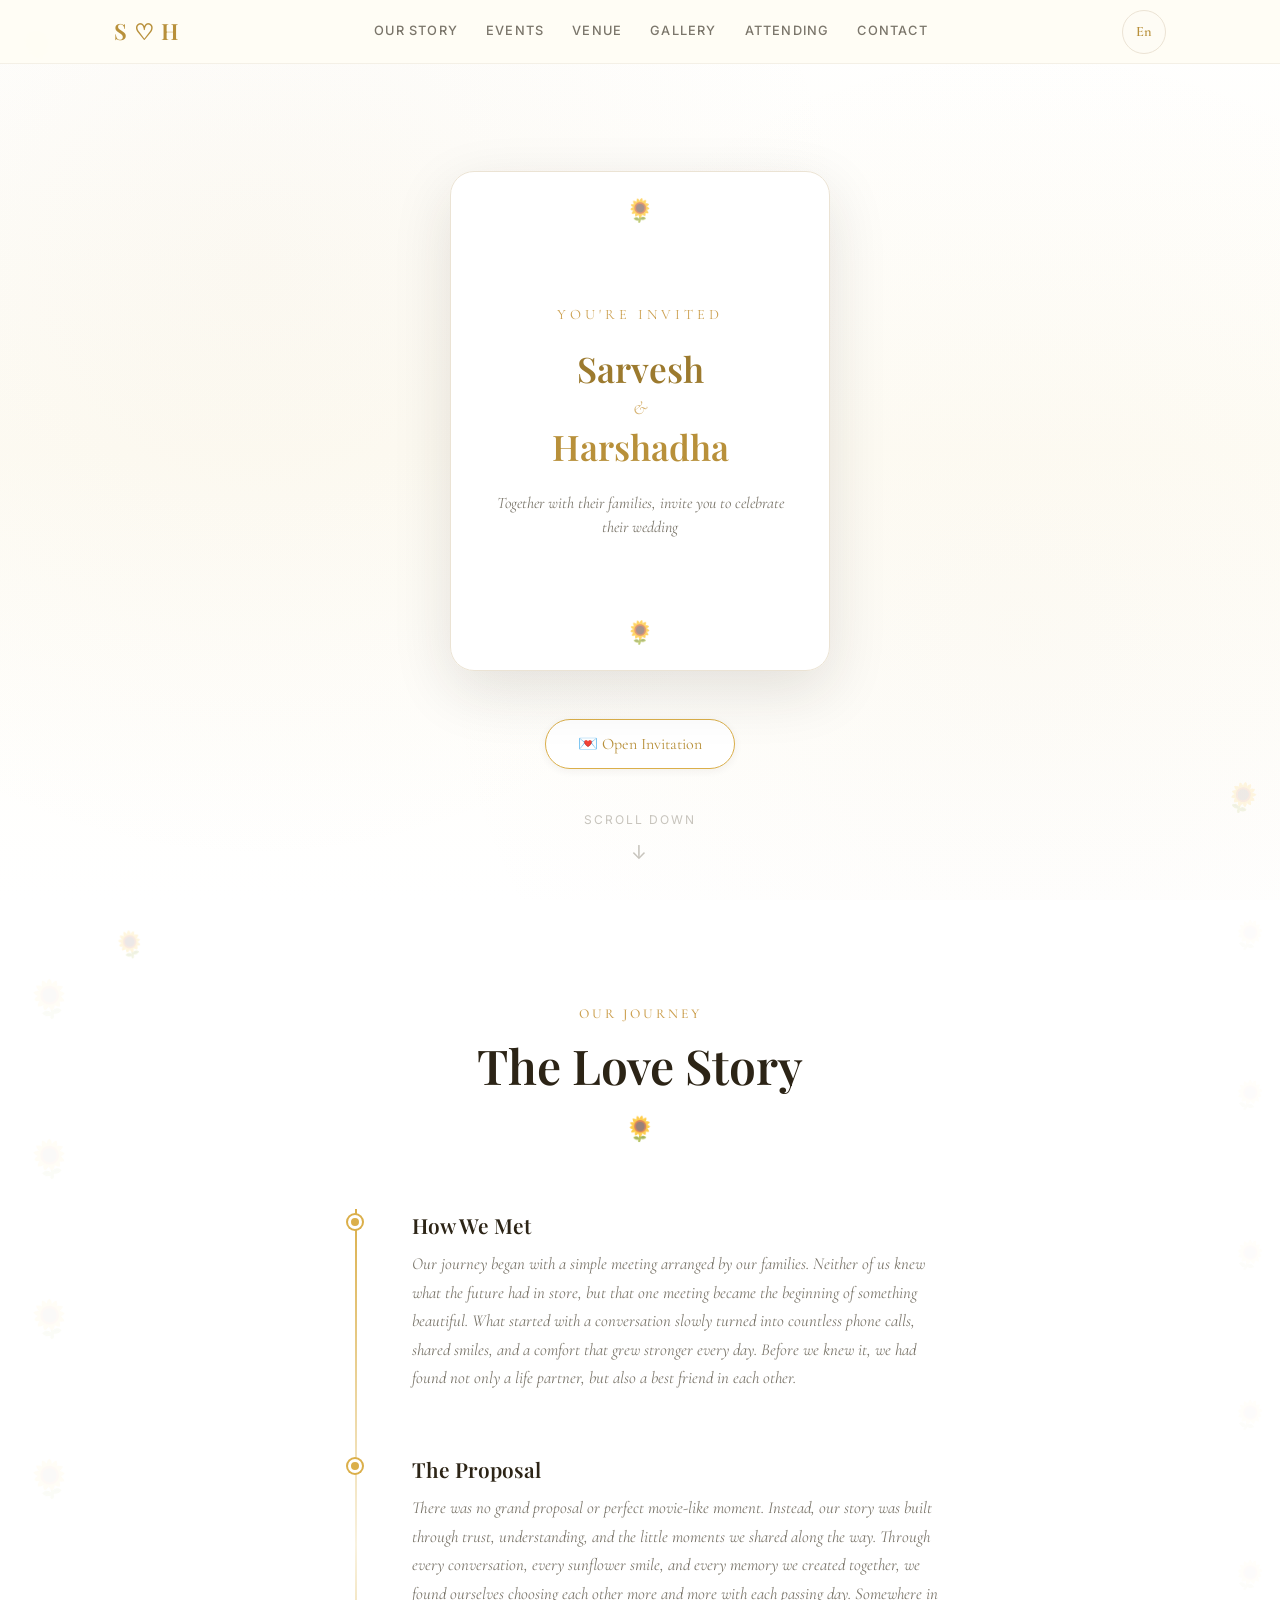
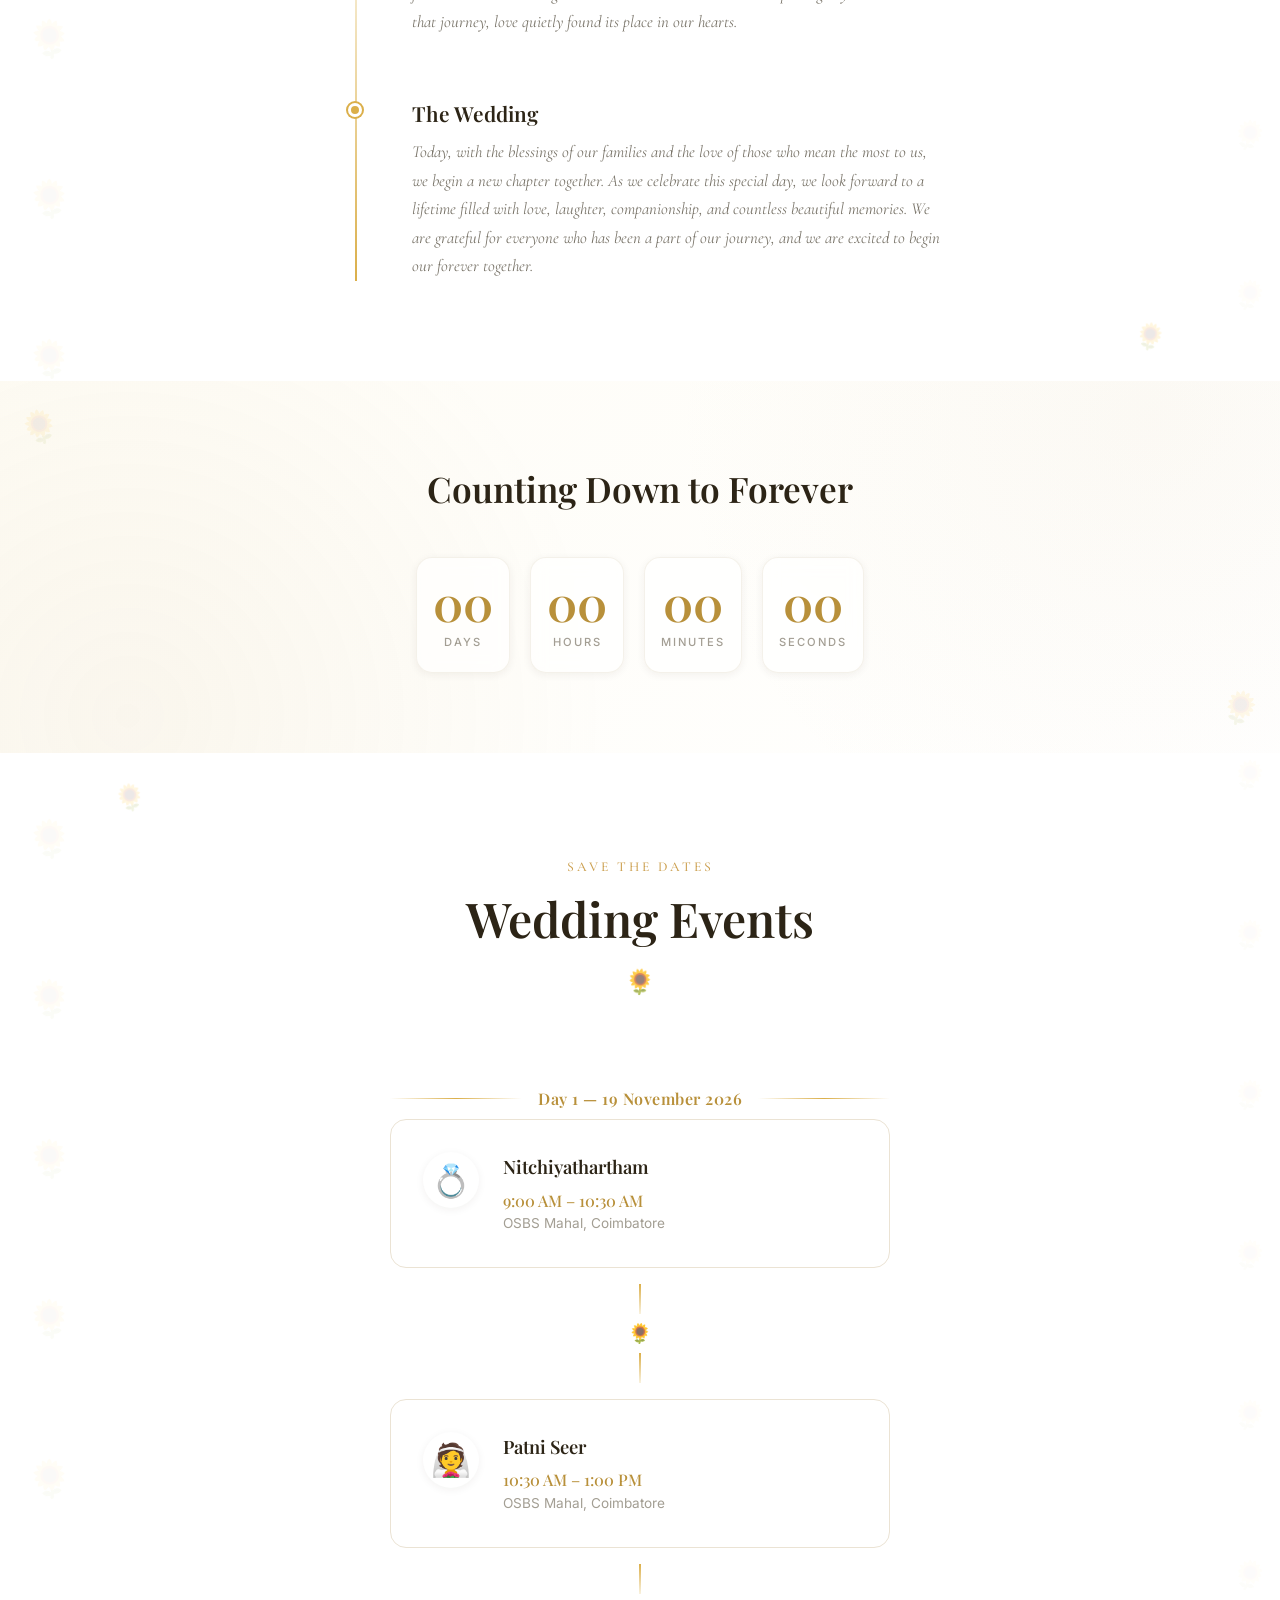
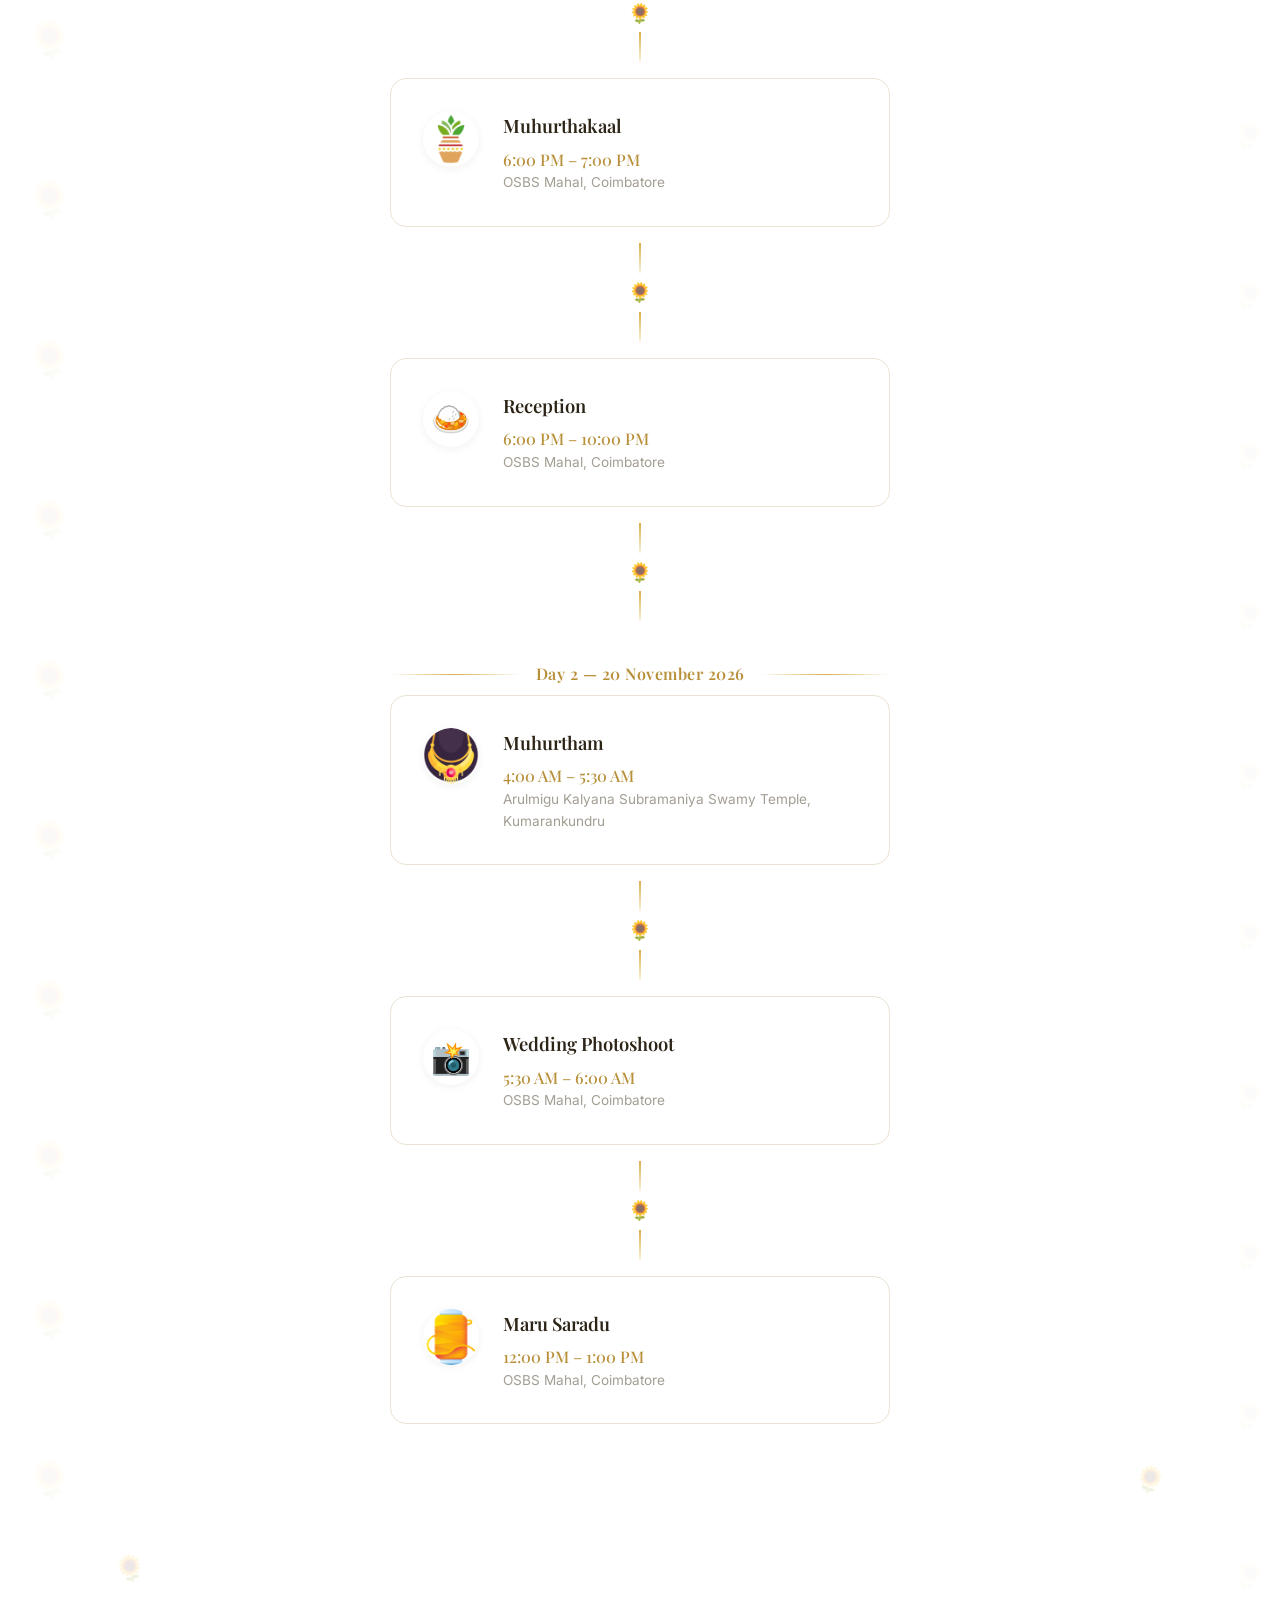
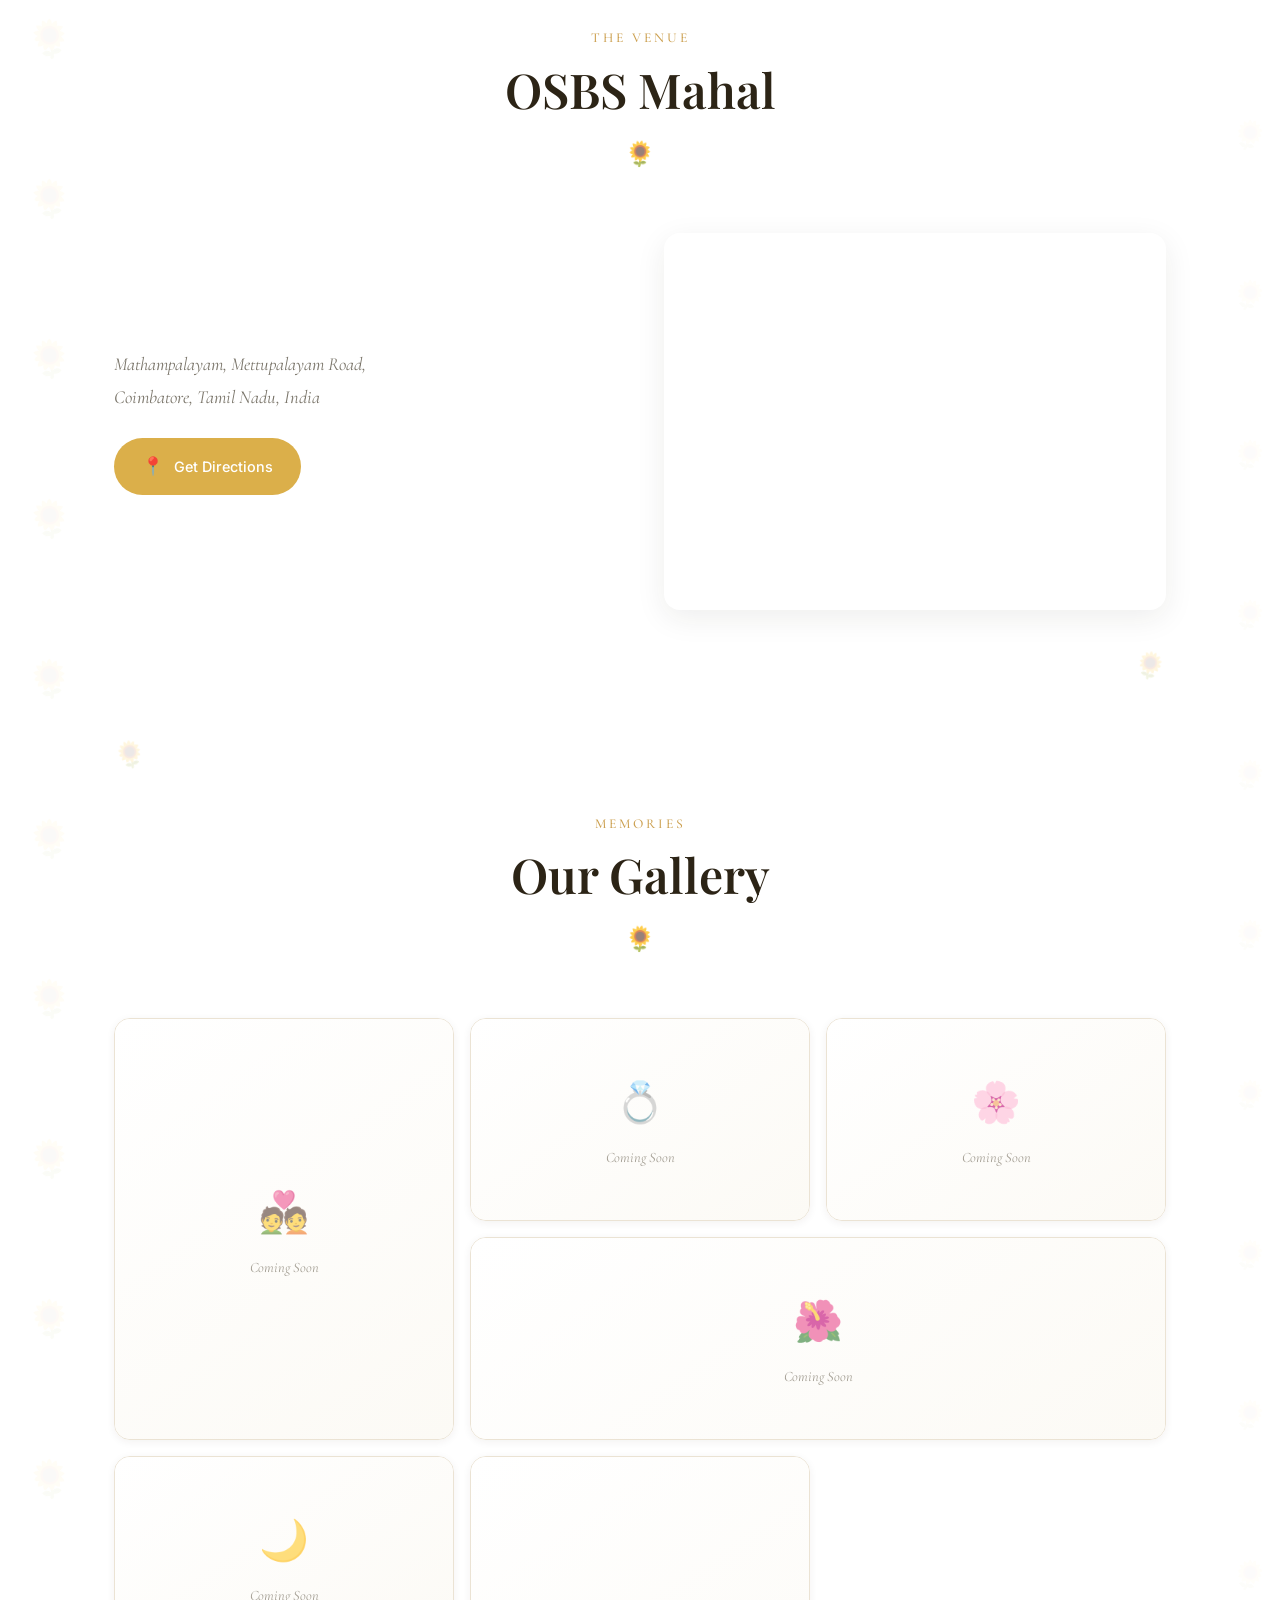
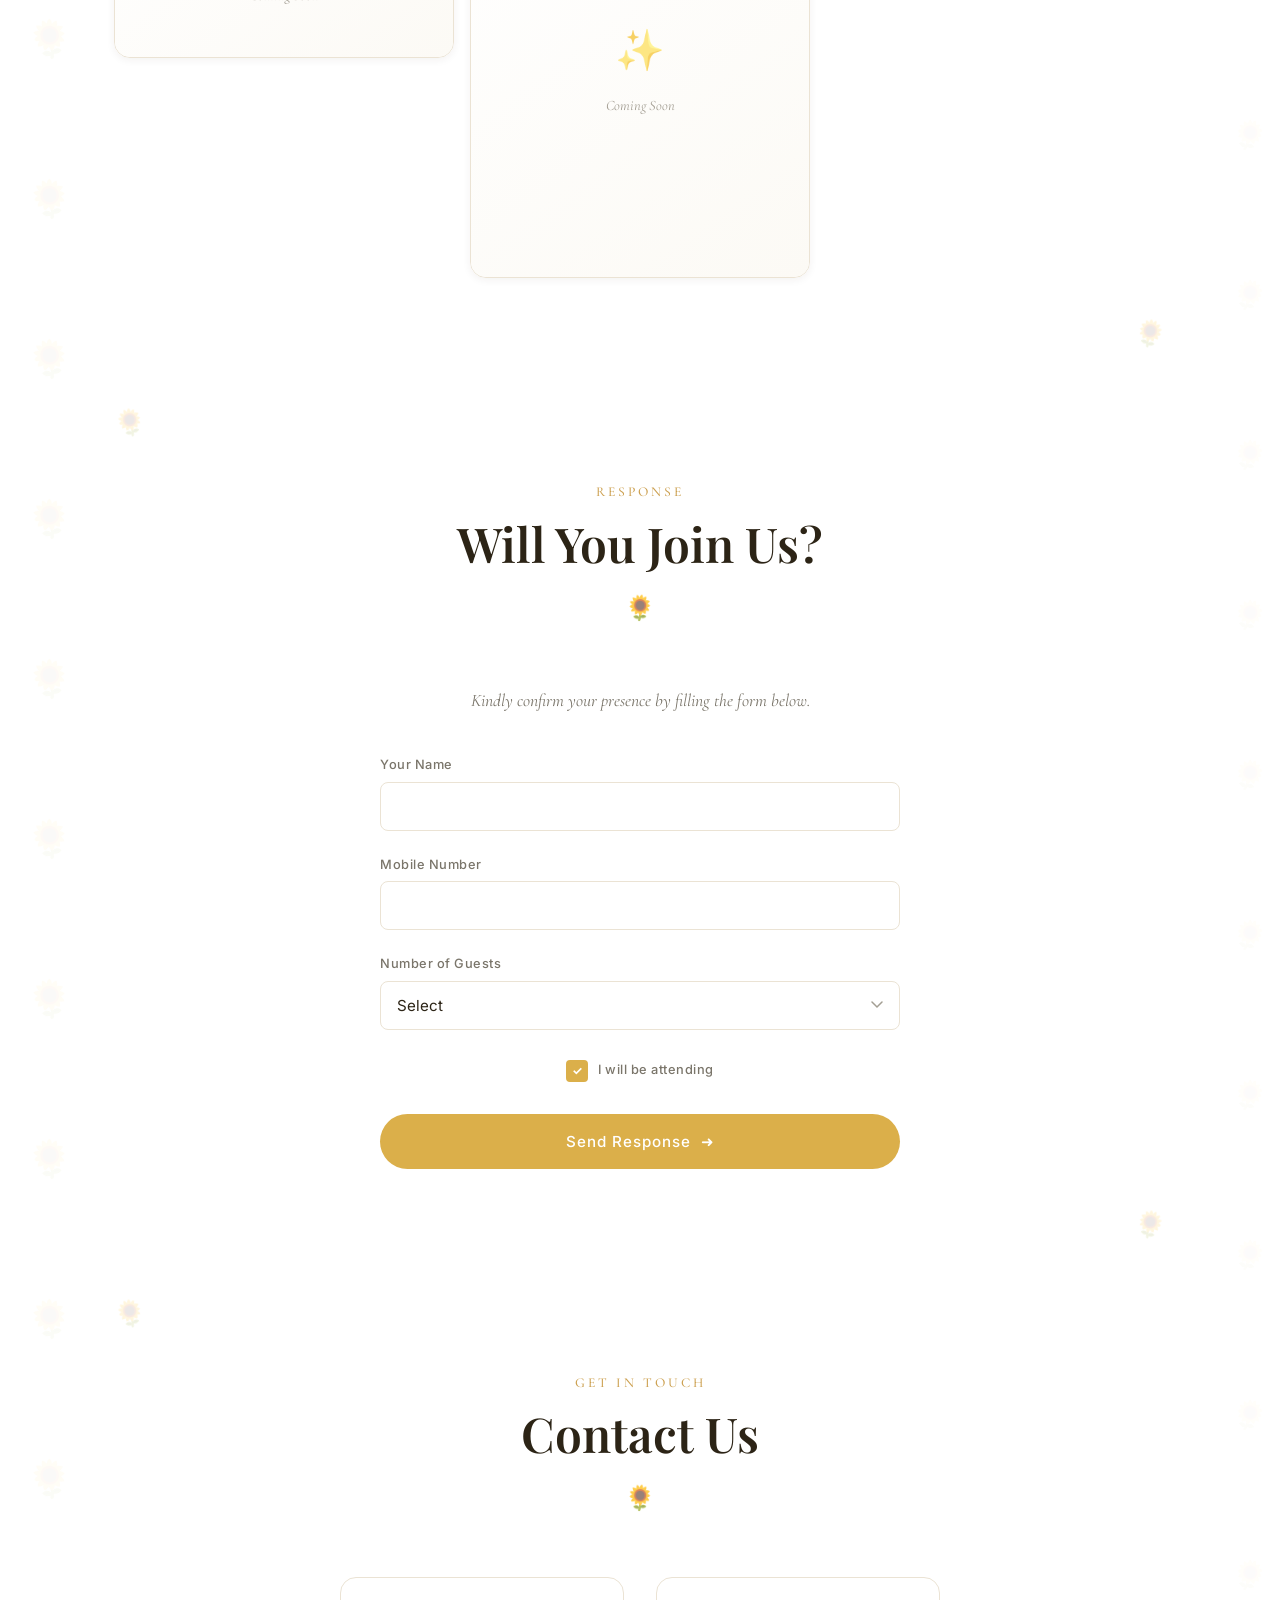
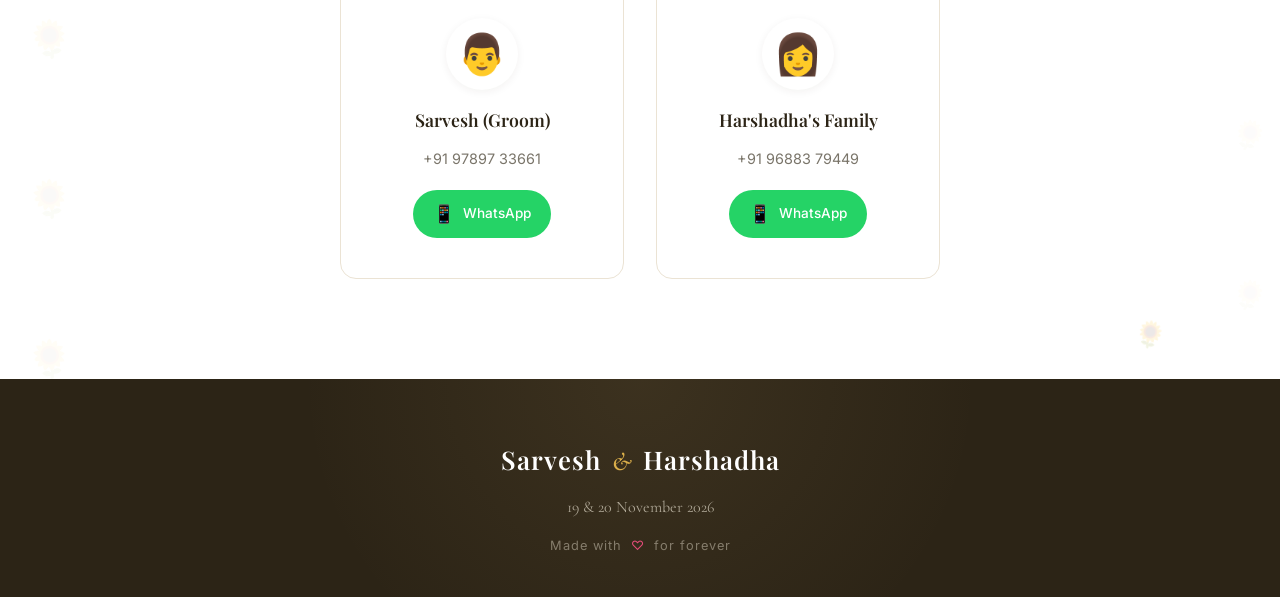
==== commit 68e3291a: "Update full wedding schedule, personal love story, Formspree integration, and custom icons" ====
--- a/index.html
+++ b/index.html
@@ -119,21 +119,21 @@
         <div class="timeline-dot"></div>
         <div class="timeline-content">
           <h3 data-i18n="story.milestone1.title">How We Met</h3>
-          <p data-i18n="story.milestone1.desc">Two souls destined to find each other, brought together by the beautiful tapestry of fate. Our journey began with a smile that promised forever.</p>
+          <p data-i18n="story.milestone1.desc">Our journey began with a simple meeting arranged by our families. Neither of us knew what the future had in store, but that one meeting became the beginning of something beautiful. What started with a conversation slowly turned into countless phone calls, shared smiles, and a comfort that grew stronger every day. Before we knew it, we had found not only a life partner, but also a best friend in each other.</p>
         </div>
       </div>
       <div class="timeline-item reveal">
         <div class="timeline-dot"></div>
         <div class="timeline-content">
           <h3 data-i18n="story.milestone2.title">The Proposal</h3>
-          <p data-i18n="story.milestone2.desc">A moment suspended in time, where words turned into promises and two hearts decided to beat as one. The beginning of our forever.</p>
+          <p data-i18n="story.milestone2.desc">There was no grand proposal or perfect movie-like moment. Instead, our story was built through trust, understanding, and the little moments we shared along the way. Through every conversation, every sunflower smile, and every memory we created together, we found ourselves choosing each other more and more with each passing day. Somewhere in that journey, love quietly found its place in our hearts.</p>
         </div>
       </div>
       <div class="timeline-item reveal">
         <div class="timeline-dot"></div>
         <div class="timeline-content">
           <h3 data-i18n="story.milestone3.title">The Wedding</h3>
-          <p data-i18n="story.milestone3.desc">Surrounded by loved ones, under the auspicious heavens, we unite in the sacred bond of matrimony. A celebration of love, culture, and togetherness.</p>
+          <p data-i18n="story.milestone3.desc">Today, with the blessings of our families and the love of those who mean the most to us, we begin a new chapter together. As we celebrate this special day, we look forward to a lifetime filled with love, laughter, companionship, and countless beautiful memories. We are grateful for everyone who has been a part of our journey, and we are excited to begin our forever together.</p>
         </div>
       </div>
     </div>
@@ -173,35 +173,135 @@
       <div class="section-divider">🌻</div>
     </div>
     <div class="events-timeline">
+
+      <!-- Day 1 -->
+      <div class="events-day-header reveal">
+        <div class="day-header-line"></div>
+        <h3 class="day-title" data-i18n="events.day1">Day 1 — 19 November 2026</h3>
+        <div class="day-header-line"></div>
+      </div>
+
+      <div class="event-card-wrapper reveal">
+        <div class="event-card">
+          <div class="event-icon">💍</div>
+          <div class="event-details">
+            <div class="event-label" data-i18n="events.nitchiyathartham">Nitchiyathartham</div>
+            <p class="event-time">9:00 AM – 10:30 AM</p>
+            <p class="event-venue" data-i18n="events.reception.venue">OSBS Mahal, Coimbatore</p>
+          </div>
+        </div>
+      </div>
+
+      <div class="timeline-connector">
+        <div class="connector-line"></div>
+        <div class="connector-ornament">🌻</div>
+        <div class="connector-line"></div>
+      </div>
+
+      <div class="event-card-wrapper reveal">
+        <div class="event-card">
+          <div class="event-icon">👰</div>
+          <div class="event-details">
+            <div class="event-label" data-i18n="events.patniSeer">Patni Seer</div>
+            <p class="event-time">10:30 AM – 1:00 PM</p>
+            <p class="event-venue" data-i18n="events.reception.venue">OSBS Mahal, Coimbatore</p>
+          </div>
+        </div>
+      </div>
+
+      <div class="timeline-connector">
+        <div class="connector-line"></div>
+        <div class="connector-ornament">🌻</div>
+        <div class="connector-line"></div>
+      </div>
+
+      <div class="event-card-wrapper reveal">
+        <div class="event-card">
+          <div class="event-icon"><img src="images/muhurthakaal.png" alt="Muhurthakaal" class="event-icon-img" /></div>
+          <div class="event-details">
+            <div class="event-label" data-i18n="events.muhurthakaal">Muhurthakaal</div>
+            <p class="event-time">6:00 PM – 7:00 PM</p>
+            <p class="event-venue" data-i18n="events.reception.venue">OSBS Mahal, Coimbatore</p>
+          </div>
+        </div>
+      </div>
+
+      <div class="timeline-connector">
+        <div class="connector-line"></div>
+        <div class="connector-ornament">🌻</div>
+        <div class="connector-line"></div>
+      </div>
+
       <div class="event-card-wrapper reveal">
         <div class="event-card">
           <div class="event-icon">🍛</div>
           <div class="event-details">
             <div class="event-label" data-i18n="events.reception.label">Reception</div>
-            <h3 class="event-title" data-i18n="events.reception.title">Evening Reception</h3>
-            <p class="event-time">6:00 PM</p>
-            <p class="event-date">19 November 2026</p>
-            <p class="event-venue" data-i18n="events.reception.venue">OSBS Mahal, Coimbatore</p>
-          </div>
-        </div>
-      </div>
-      <div class="timeline-connector">
-        <div class="connector-line"></div>
-        <div class="connector-ornament">🌻</div>
-        <div class="connector-line"></div>
-      </div>
-      <div class="event-card-wrapper reveal">
-        <div class="event-card">
-          <div class="event-icon">💐</div>
-          <div class="event-details">
-            <div class="event-label" data-i18n="events.wedding.label">Wedding</div>
-            <h3 class="event-title" data-i18n="events.wedding.title">Sacred Wedding Ceremony</h3>
-            <p class="event-time">4:30 AM</p>
-            <p class="event-date">20 November 2026</p>
-            <p class="event-venue" data-i18n="events.wedding.venue">OSBS Mahal, Coimbatore</p>
-          </div>
-        </div>
-      </div>
+            <p class="event-time">6:00 PM – 10:00 PM</p>
+            <p class="event-venue" data-i18n="events.reception.venue">OSBS Mahal, Coimbatore</p>
+          </div>
+        </div>
+      </div>
+
+      <!-- Day 2 Connector -->
+      <div class="timeline-connector">
+        <div class="connector-line"></div>
+        <div class="connector-ornament">🌻</div>
+        <div class="connector-line"></div>
+      </div>
+
+      <!-- Day 2 -->
+      <div class="events-day-header reveal">
+        <div class="day-header-line"></div>
+        <h3 class="day-title" data-i18n="events.day2">Day 2 — 20 November 2026</h3>
+        <div class="day-header-line"></div>
+      </div>
+
+      <div class="event-card-wrapper reveal">
+        <div class="event-card">
+          <div class="event-icon"><img src="images/Muhurtham.png" alt="Muhurtham" class="event-icon-img" /></div>
+          <div class="event-details">
+            <div class="event-label" data-i18n="events.muhurtham">Muhurtham</div>
+            <p class="event-time">4:00 AM – 5:30 AM</p>
+            <p class="event-venue" data-i18n="events.muhurtham.venue">Arulmigu Kalyana Subramaniya Swamy Temple, Kumarankundru</p>
+          </div>
+        </div>
+      </div>
+
+      <div class="timeline-connector">
+        <div class="connector-line"></div>
+        <div class="connector-ornament">🌻</div>
+        <div class="connector-line"></div>
+      </div>
+
+      <div class="event-card-wrapper reveal">
+        <div class="event-card">
+          <div class="event-icon">📸</div>
+          <div class="event-details">
+            <div class="event-label" data-i18n="events.returnToMandapam">Wedding Photoshoot</div>
+            <p class="event-time">5:30 AM – 6:00 AM</p>
+            <p class="event-venue" data-i18n="events.reception.venue">OSBS Mahal, Coimbatore</p>
+          </div>
+        </div>
+      </div>
+
+      <div class="timeline-connector">
+        <div class="connector-line"></div>
+        <div class="connector-ornament">🌻</div>
+        <div class="connector-line"></div>
+      </div>
+
+      <div class="event-card-wrapper reveal">
+        <div class="event-card">
+          <div class="event-icon"><img src="images/maru-saradu.png" alt="Maru Saradu" class="event-icon-img" /></div>
+          <div class="event-details">
+            <div class="event-label" data-i18n="events.maruSaradu">Maru Saradu</div>
+            <p class="event-time">12:00 PM – 1:00 PM</p>
+            <p class="event-venue" data-i18n="events.reception.venue">OSBS Mahal, Coimbatore</p>
+          </div>
+        </div>
+      </div>
+
     </div>
   </section>
 
@@ -292,7 +392,9 @@
     </div>
     <div class="rsvp-content reveal">
       <p class="rsvp-intro" data-i18n="rsvp.intro">Kindly confirm your presence by filling the form below.</p>
-      <form class="rsvp-form" id="rsvpForm" novalidate>
+      <form class="rsvp-form" id="rsvpForm" action="https://formspree.io/f/xwvjgeba" method="POST" novalidate>
+        <input type="text" name="_gotcha" style="display:none" />
+        <input type="hidden" name="_subject" value="New RSVP from Wedding Website" />
         <div class="form-group">
           <label for="guestName" data-i18n="rsvp.name">Your Name</label>
           <input type="text" id="guestName" name="name" required />
--- a/styles.css
+++ b/styles.css
@@ -760,6 +760,14 @@
   background: var(--white);
   border-radius: 50%;
   box-shadow: var(--shadow-sm);
+  overflow: hidden;
+}
+
+.event-icon-img {
+  width: 100%;
+  height: 100%;
+  object-fit: cover;
+  display: block;
 }
 
 .event-details {
@@ -767,12 +775,11 @@
 }
 
 .event-label {
-  font-family: var(--font-elegant);
-  font-size: 0.75rem;
-  letter-spacing: 2px;
-  text-transform: uppercase;
-  color: var(--gold-400);
-  margin-bottom: 4px;
+  font-family: var(--font-display);
+  font-size: 1.15rem;
+  font-weight: 600;
+  color: var(--text-primary);
+  margin-bottom: 6px;
 }
 
 .event-title {
@@ -799,6 +806,30 @@
 .event-venue {
   font-size: 0.85rem;
   color: var(--text-light);
+}
+
+/* Day Headers */
+.events-day-header {
+  display: flex;
+  align-items: center;
+  gap: 16px;
+  width: 100%;
+  padding: 24px 0 8px;
+}
+
+.day-header-line {
+  flex: 1;
+  height: 1px;
+  background: linear-gradient(90deg, transparent, var(--gold-300), transparent);
+}
+
+.day-title {
+  font-family: var(--font-display);
+  font-size: 1rem;
+  font-weight: 600;
+  color: var(--gold-500);
+  white-space: nowrap;
+  letter-spacing: 0.5px;
 }
 
 .timeline-connector {
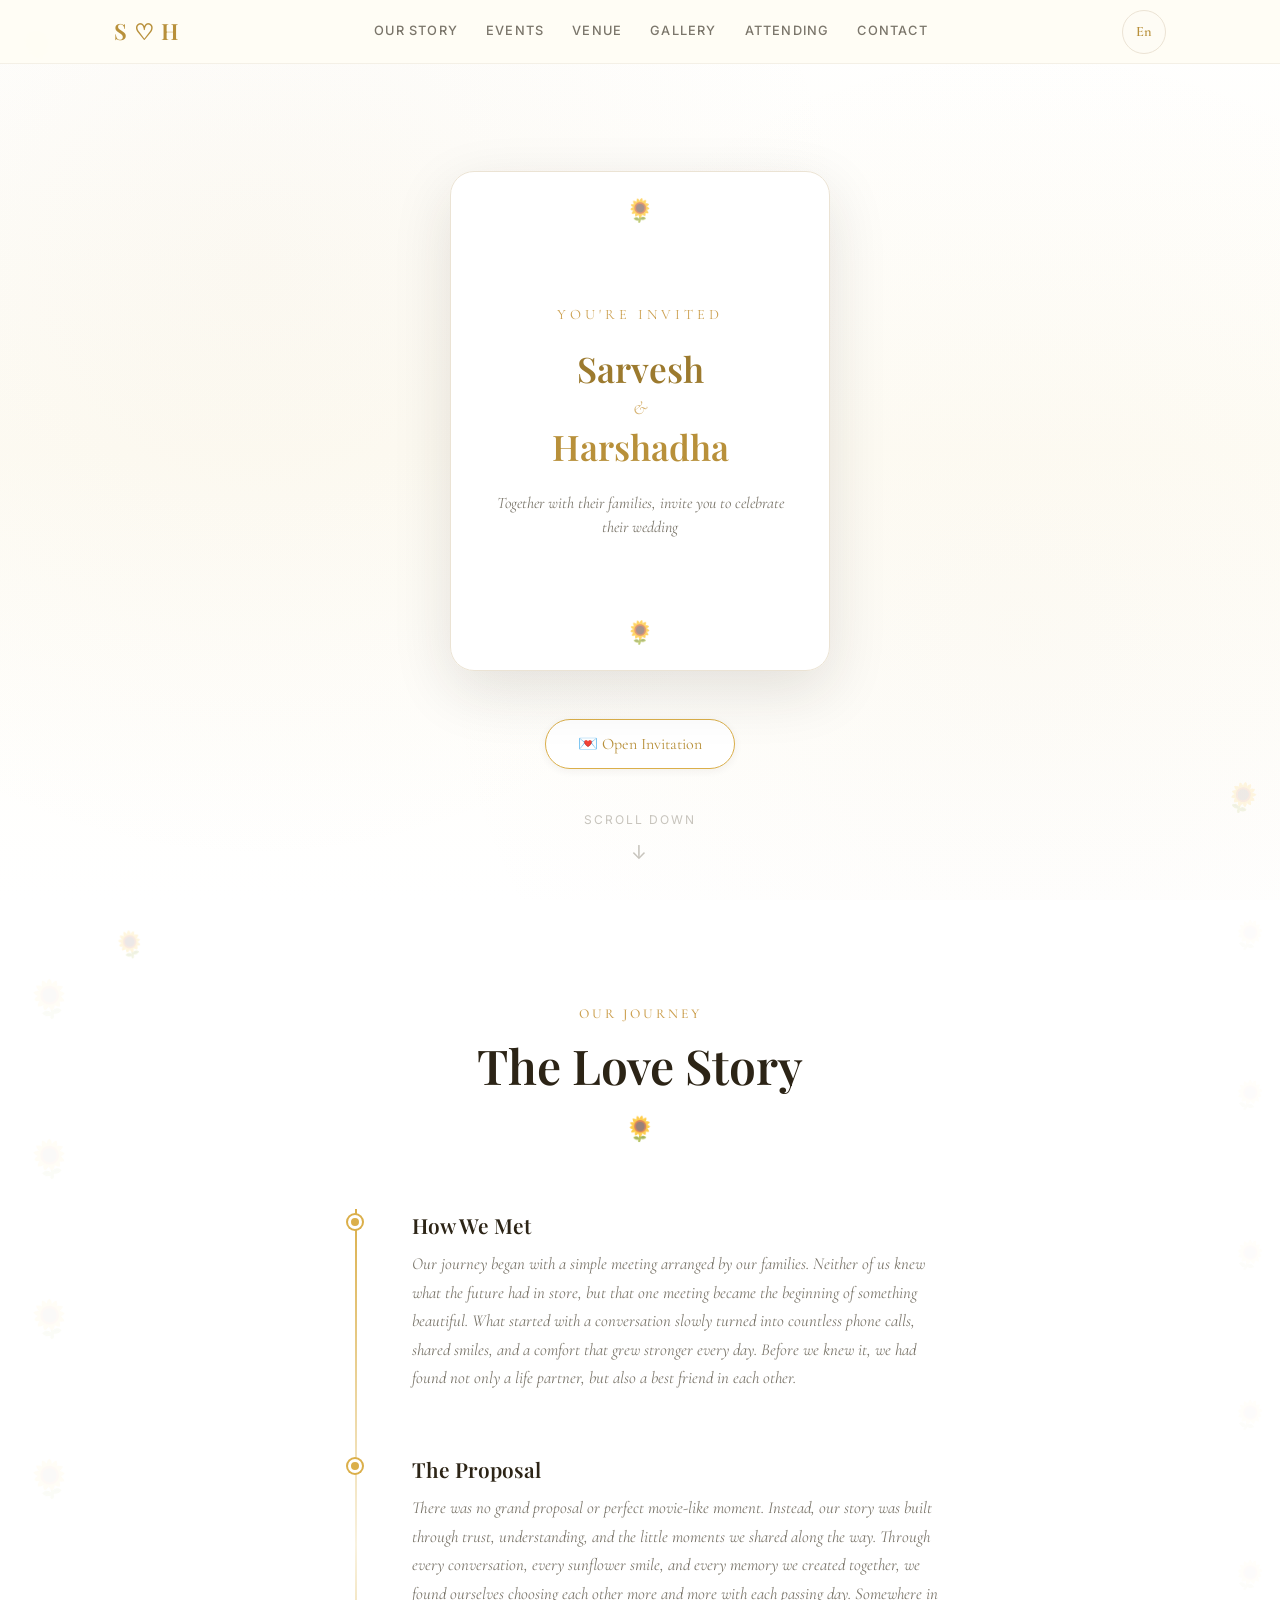
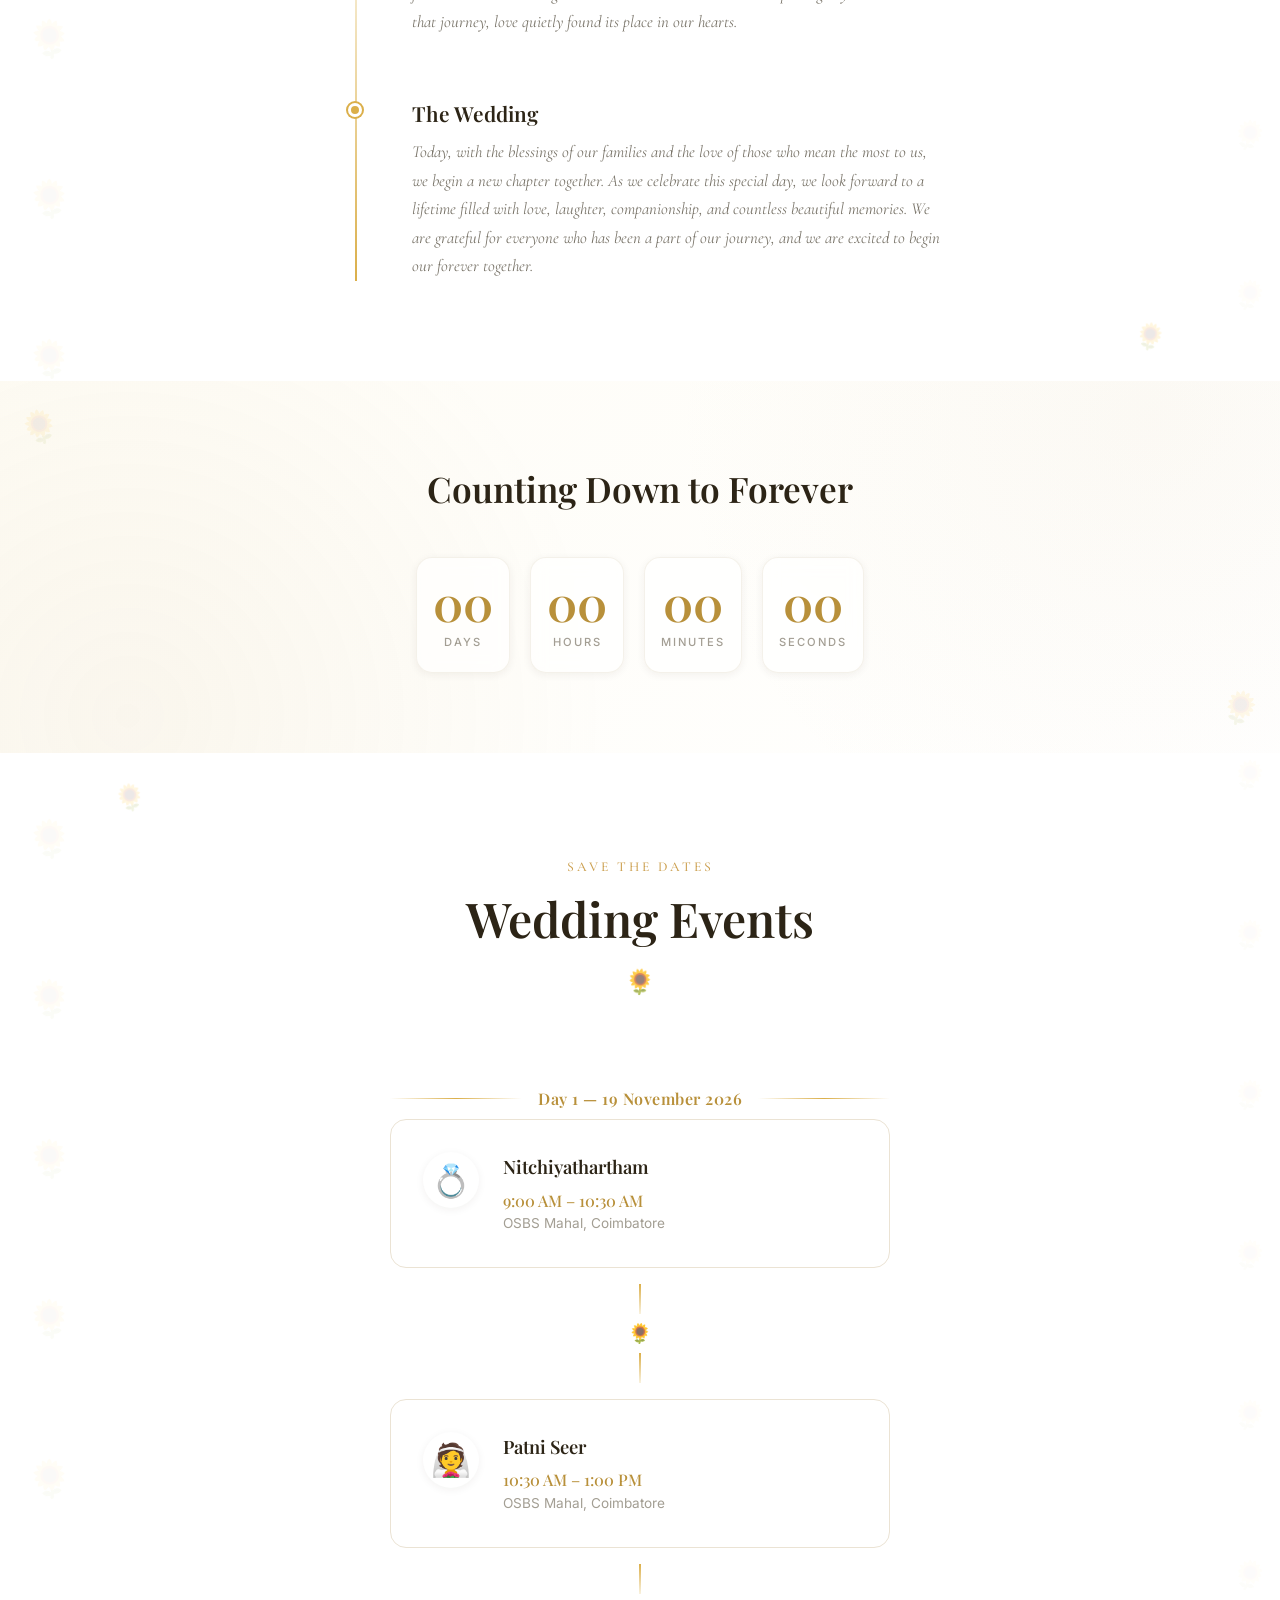
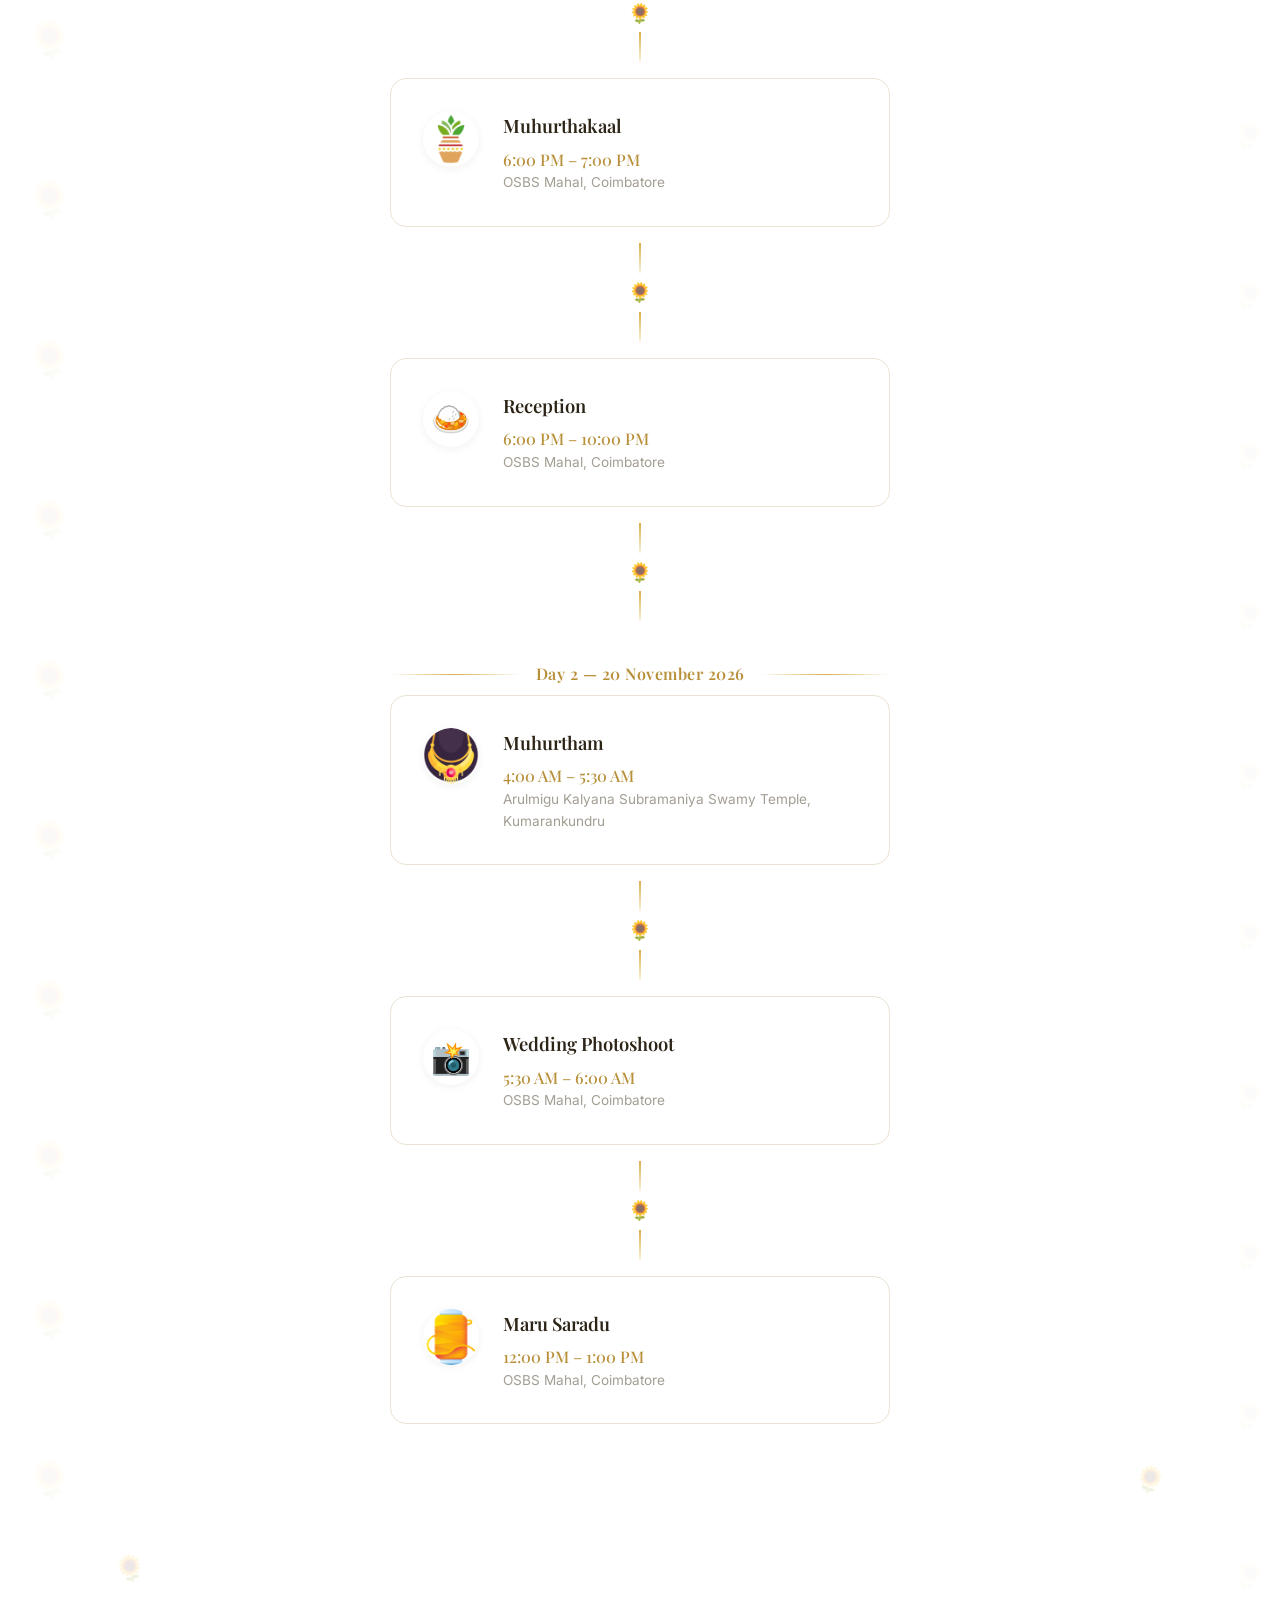
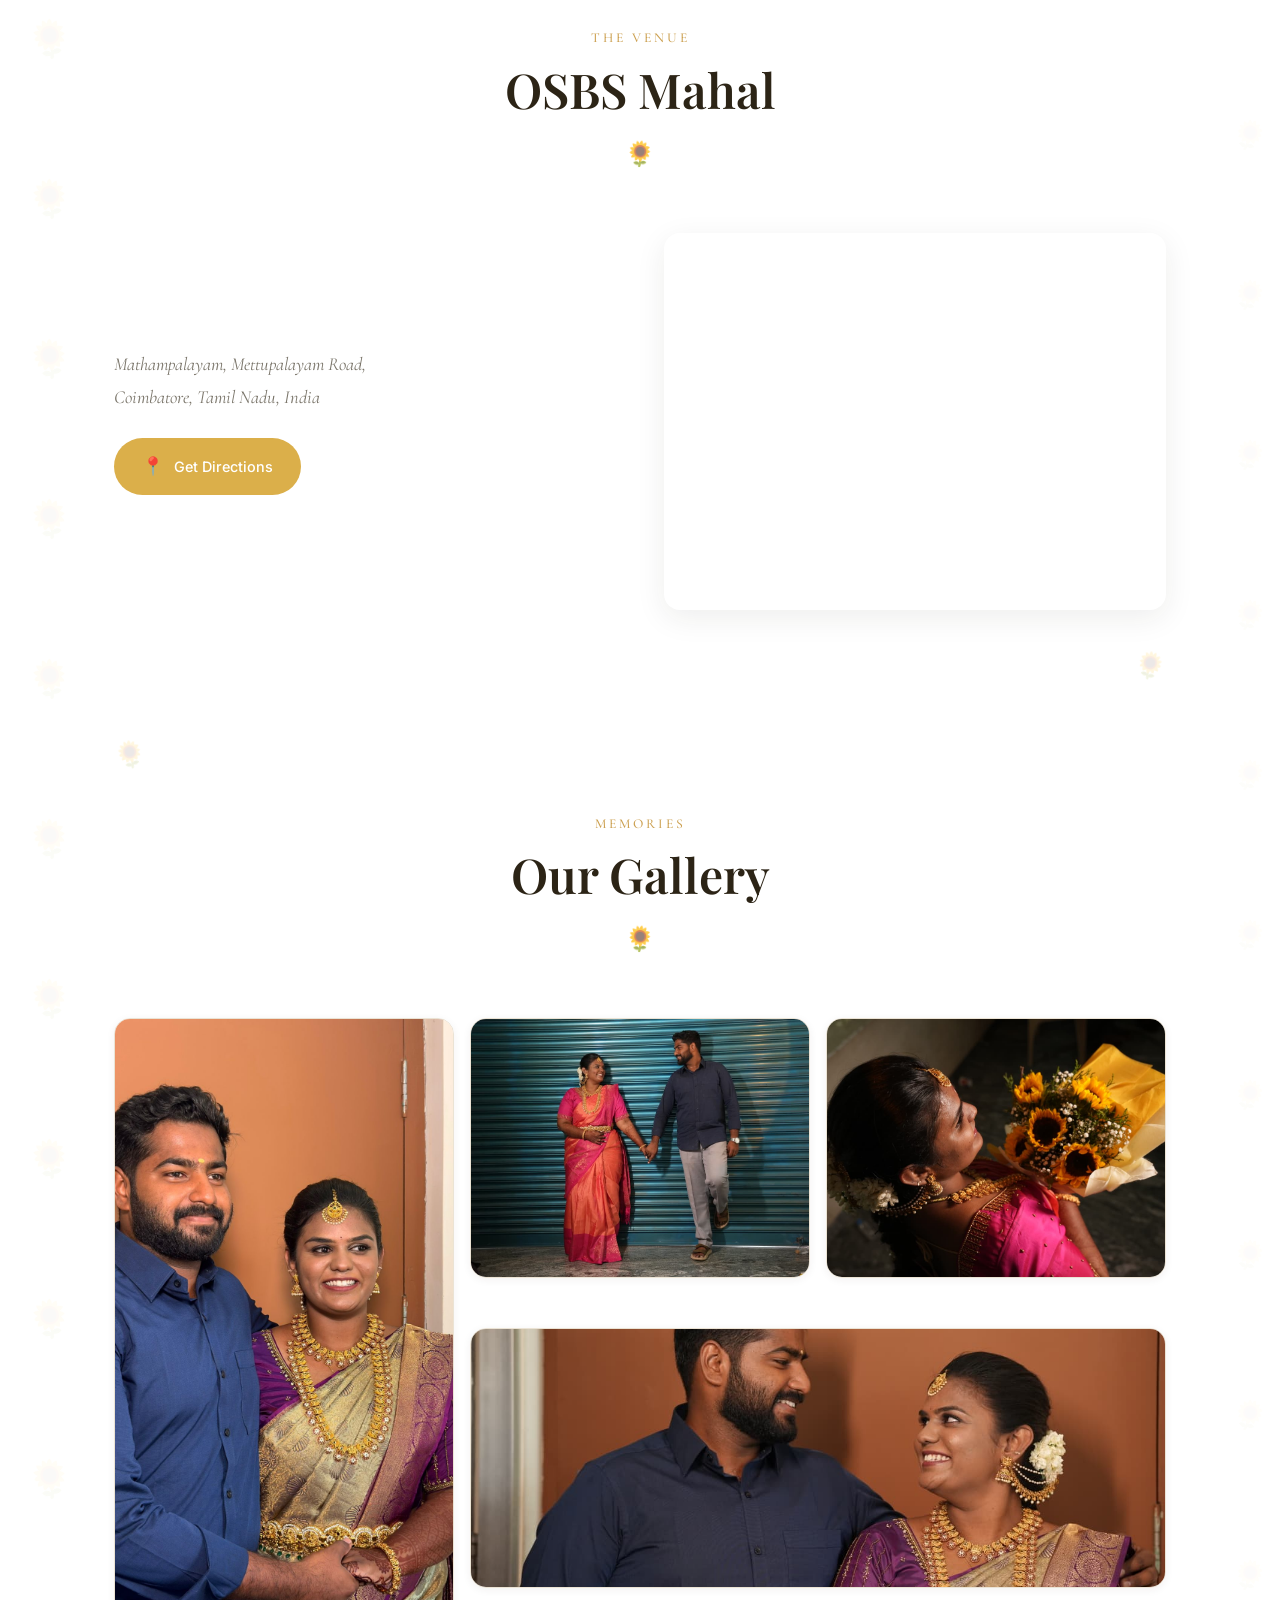
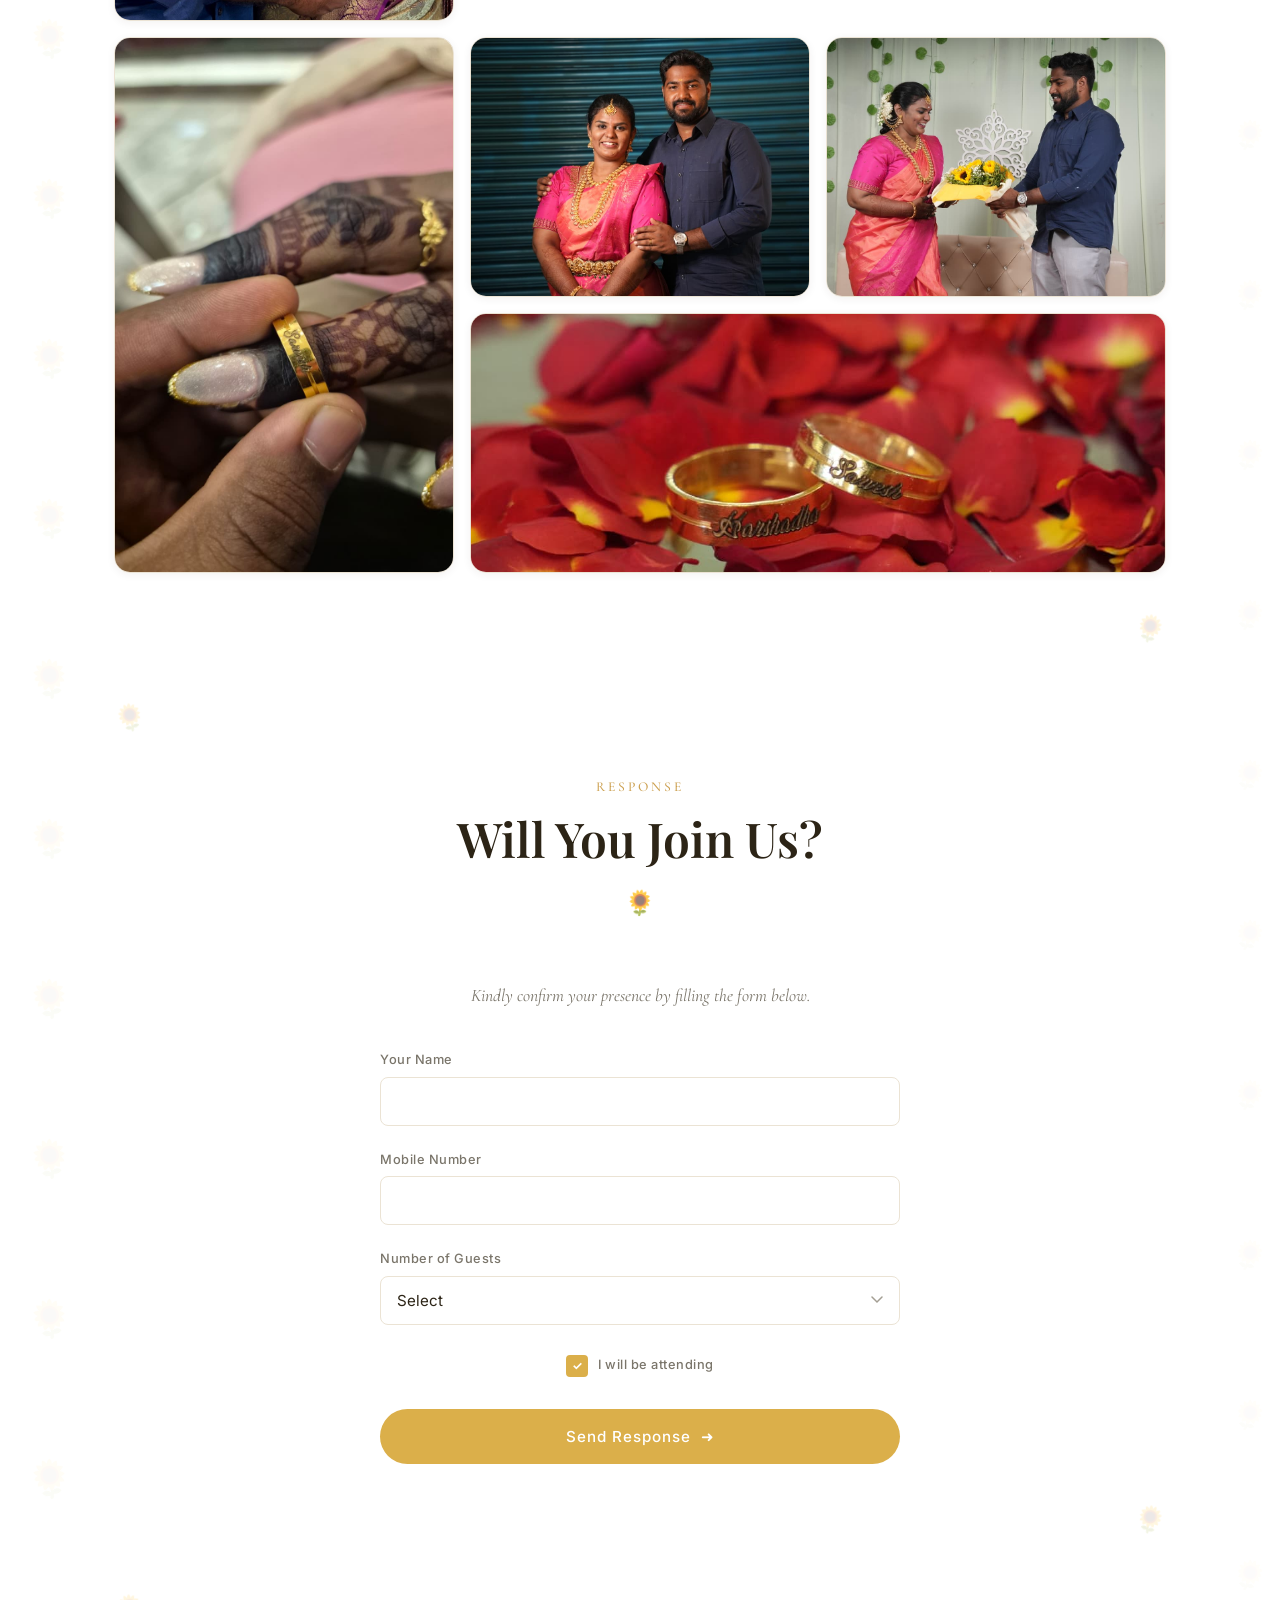
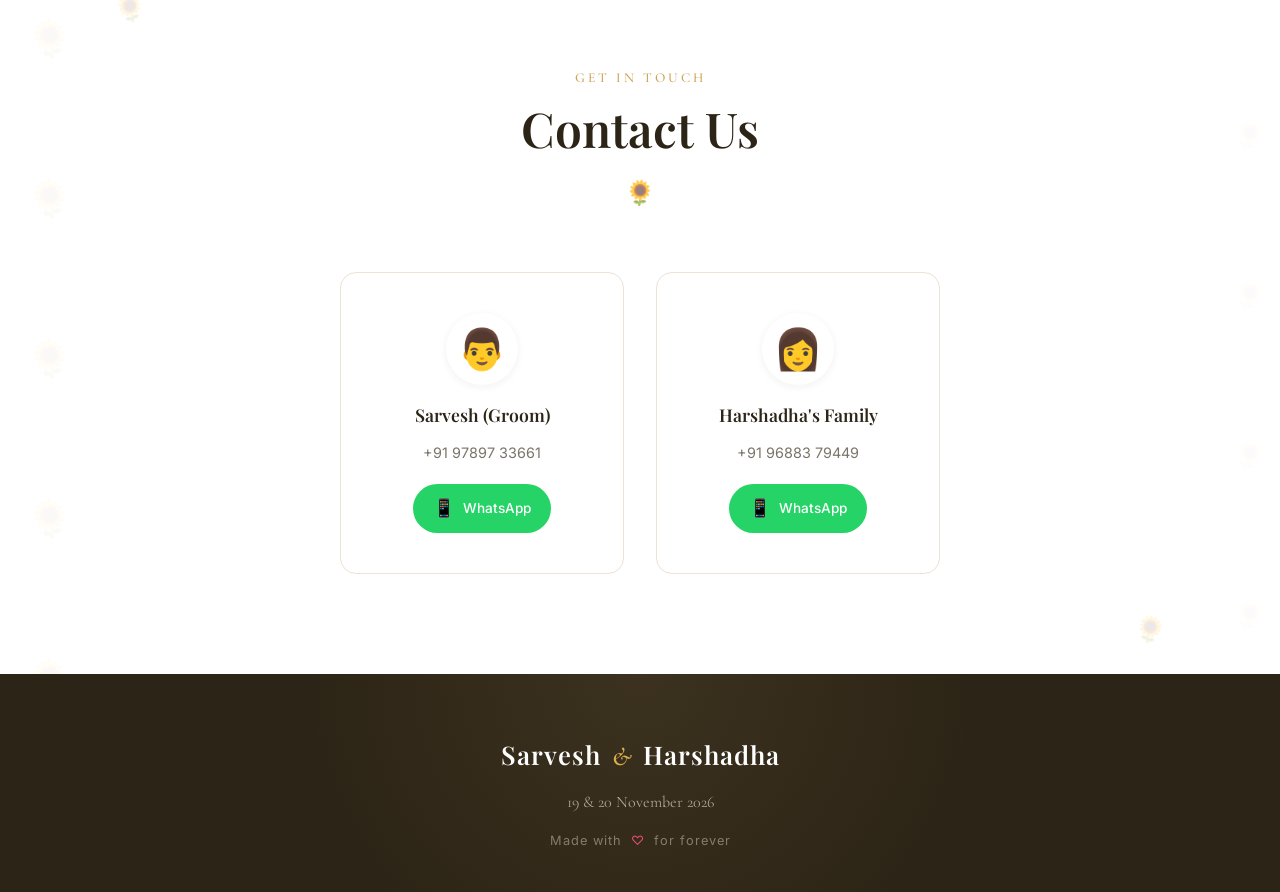
==== commit 1b99fcdc: "Add couple photos to gallery, replacing Coming Soon placeholders 🤖 Generated with Codebuff Co-Author" ====
--- a/index.html
+++ b/index.html
@@ -345,40 +345,28 @@
     </div>
     <div class="gallery-grid">
       <div class="gallery-card reveal gallery-card-tall">
-        <div class="gallery-placeholder">
-          <div class="placeholder-icon">💑</div>
-          <p class="placeholder-text" data-i18n="gallery.placeholder">Coming Soon</p>
-        </div>
+        <img src="images/gallery/gallery-6.jpg" alt="Couple photo" loading="lazy">
       </div>
       <div class="gallery-card reveal">
-        <div class="gallery-placeholder">
-          <div class="placeholder-icon">💍</div>
-          <p class="placeholder-text" data-i18n="gallery.placeholder">Coming Soon</p>
-        </div>
+        <img src="images/gallery/gallery-1.jpg" alt="Couple photo" loading="lazy">
       </div>
       <div class="gallery-card reveal">
-        <div class="gallery-placeholder">
-          <div class="placeholder-icon">🌸</div>
-          <p class="placeholder-text" data-i18n="gallery.placeholder">Coming Soon</p>
-        </div>
+        <img src="images/gallery/gallery-2.jpg" alt="Couple photo" loading="lazy">
       </div>
       <div class="gallery-card reveal gallery-card-wide">
-        <div class="gallery-placeholder">
-          <div class="placeholder-icon">🌺</div>
-          <p class="placeholder-text" data-i18n="gallery.placeholder">Coming Soon</p>
-        </div>
+        <img src="images/gallery/gallery-3.jpg" alt="Couple photo" loading="lazy">
+      </div>
+      <div class="gallery-card reveal gallery-card-tall">
+        <img src="images/gallery/gallery-7.jpg" alt="Couple photo" loading="lazy">
       </div>
       <div class="gallery-card reveal">
-        <div class="gallery-placeholder">
-          <div class="placeholder-icon">🌙</div>
-          <p class="placeholder-text" data-i18n="gallery.placeholder">Coming Soon</p>
-        </div>
-      </div>
-      <div class="gallery-card reveal gallery-card-tall">
-        <div class="gallery-placeholder">
-          <div class="placeholder-icon">✨</div>
-          <p class="placeholder-text" data-i18n="gallery.placeholder">Coming Soon</p>
-        </div>
+        <img src="images/gallery/gallery-4.jpg" alt="Couple photo" loading="lazy">
+      </div>
+      <div class="gallery-card reveal gallery-card-wide">
+        <img src="images/gallery/gallery-8.jpg" alt="Couple photo" loading="lazy">
+      </div>
+      <div class="gallery-card reveal">
+        <img src="images/gallery/gallery-5.jpg" alt="Couple photo" loading="lazy">
       </div>
     </div>
   </section>
--- a/styles.css
+++ b/styles.css
@@ -935,6 +935,7 @@
   box-shadow: var(--shadow-sm);
   transition: var(--transition);
   border: 1px solid var(--border-light);
+  height: 260px;
 }
 
 .gallery-card:hover {
@@ -942,41 +943,25 @@
   box-shadow: var(--shadow-md);
 }
 
+.gallery-card img {
+  width: 100%;
+  height: 100%;
+  object-fit: cover;
+  display: block;
+  transition: transform 0.4s ease;
+}
+
+.gallery-card:hover img {
+  transform: scale(1.06);
+}
+
 .gallery-card-tall {
   grid-row: span 2;
+  height: auto;
 }
 
 .gallery-card-wide {
   grid-column: span 2;
-}
-
-.gallery-placeholder {
-  width: 100%;
-  height: 100%;
-  min-height: 200px;
-  display: flex;
-  flex-direction: column;
-  align-items: center;
-  justify-content: center;
-  gap: 12px;
-  background: linear-gradient(145deg, var(--yellow-50), var(--off-white));
-  padding: 32px 16px;
-}
-
-.gallery-card-tall .gallery-placeholder {
-  min-height: 420px;
-}
-
-.gallery-placeholder .placeholder-icon {
-  font-size: 2.5rem;
-  opacity: 0.6;
-}
-
-.gallery-placeholder .placeholder-text {
-  font-family: var(--font-elegant);
-  font-size: 0.9rem;
-  color: var(--text-light);
-  font-style: italic;
 }
 
 /* ==========================================
@@ -1322,6 +1307,38 @@
     opacity: 1;
     transform: translateY(0);
   }
+}
+
+/* Falling Petals */
+@keyframes petalFall {
+  0% {
+    transform: translateY(-10vh) translateX(0) rotate(0deg);
+    opacity: 0.8;
+  }
+  25% {
+    transform: translateY(25vh) translateX(var(--drift-1, 20px)) rotate(120deg);
+  }
+  50% {
+    transform: translateY(50vh) translateX(var(--drift-2, -15px)) rotate(240deg);
+  }
+  75% {
+    transform: translateY(75vh) translateX(var(--drift-3, 25px)) rotate(360deg);
+    opacity: 0.5;
+  }
+  100% {
+    transform: translateY(110vh) translateX(var(--drift-4, -10px)) rotate(480deg);
+    opacity: 0;
+  }
+}
+
+.petal {
+  position: fixed;
+  top: -20px;
+  z-index: 9999;
+  border-radius: 50% 0 50% 0;
+  pointer-events: none;
+  animation: petalFall var(--duration, 6s) var(--delay, 0s) linear forwards;
+  opacity: 0;
 }
 
 /* ==========================================
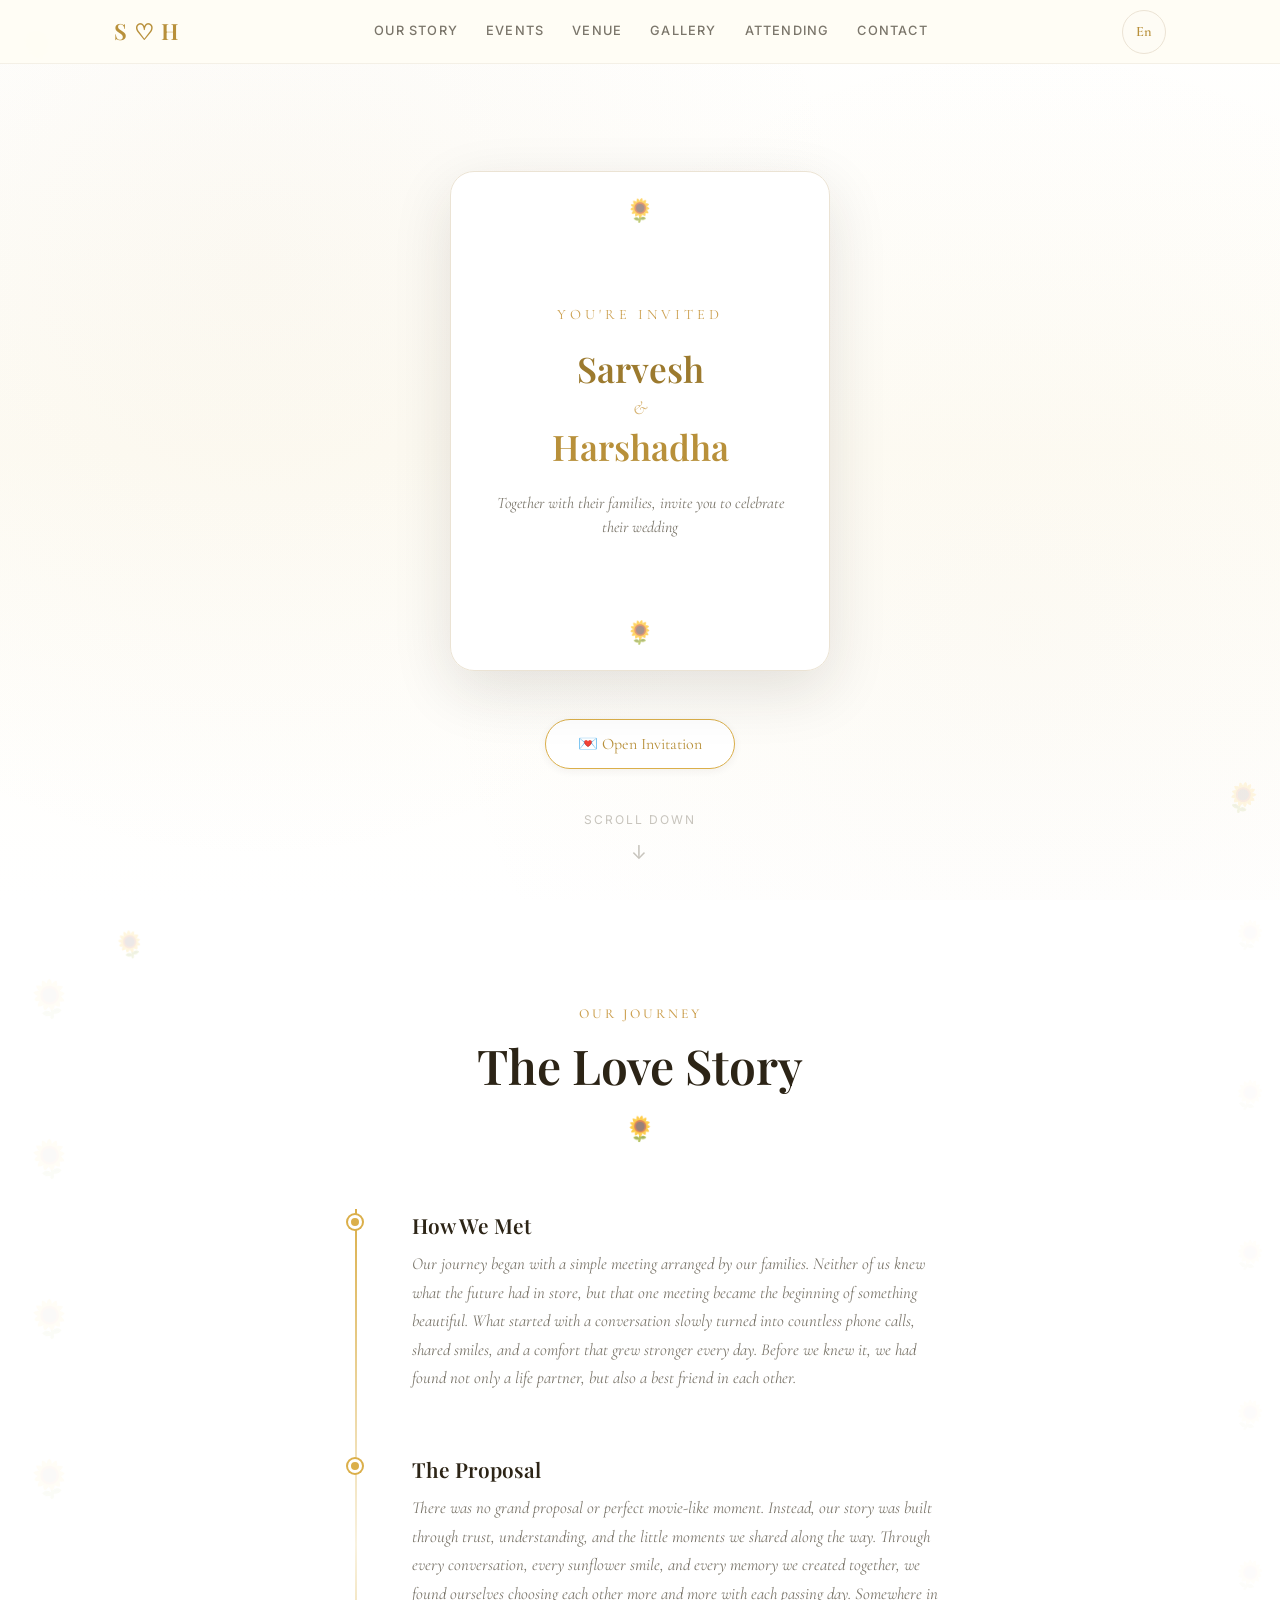
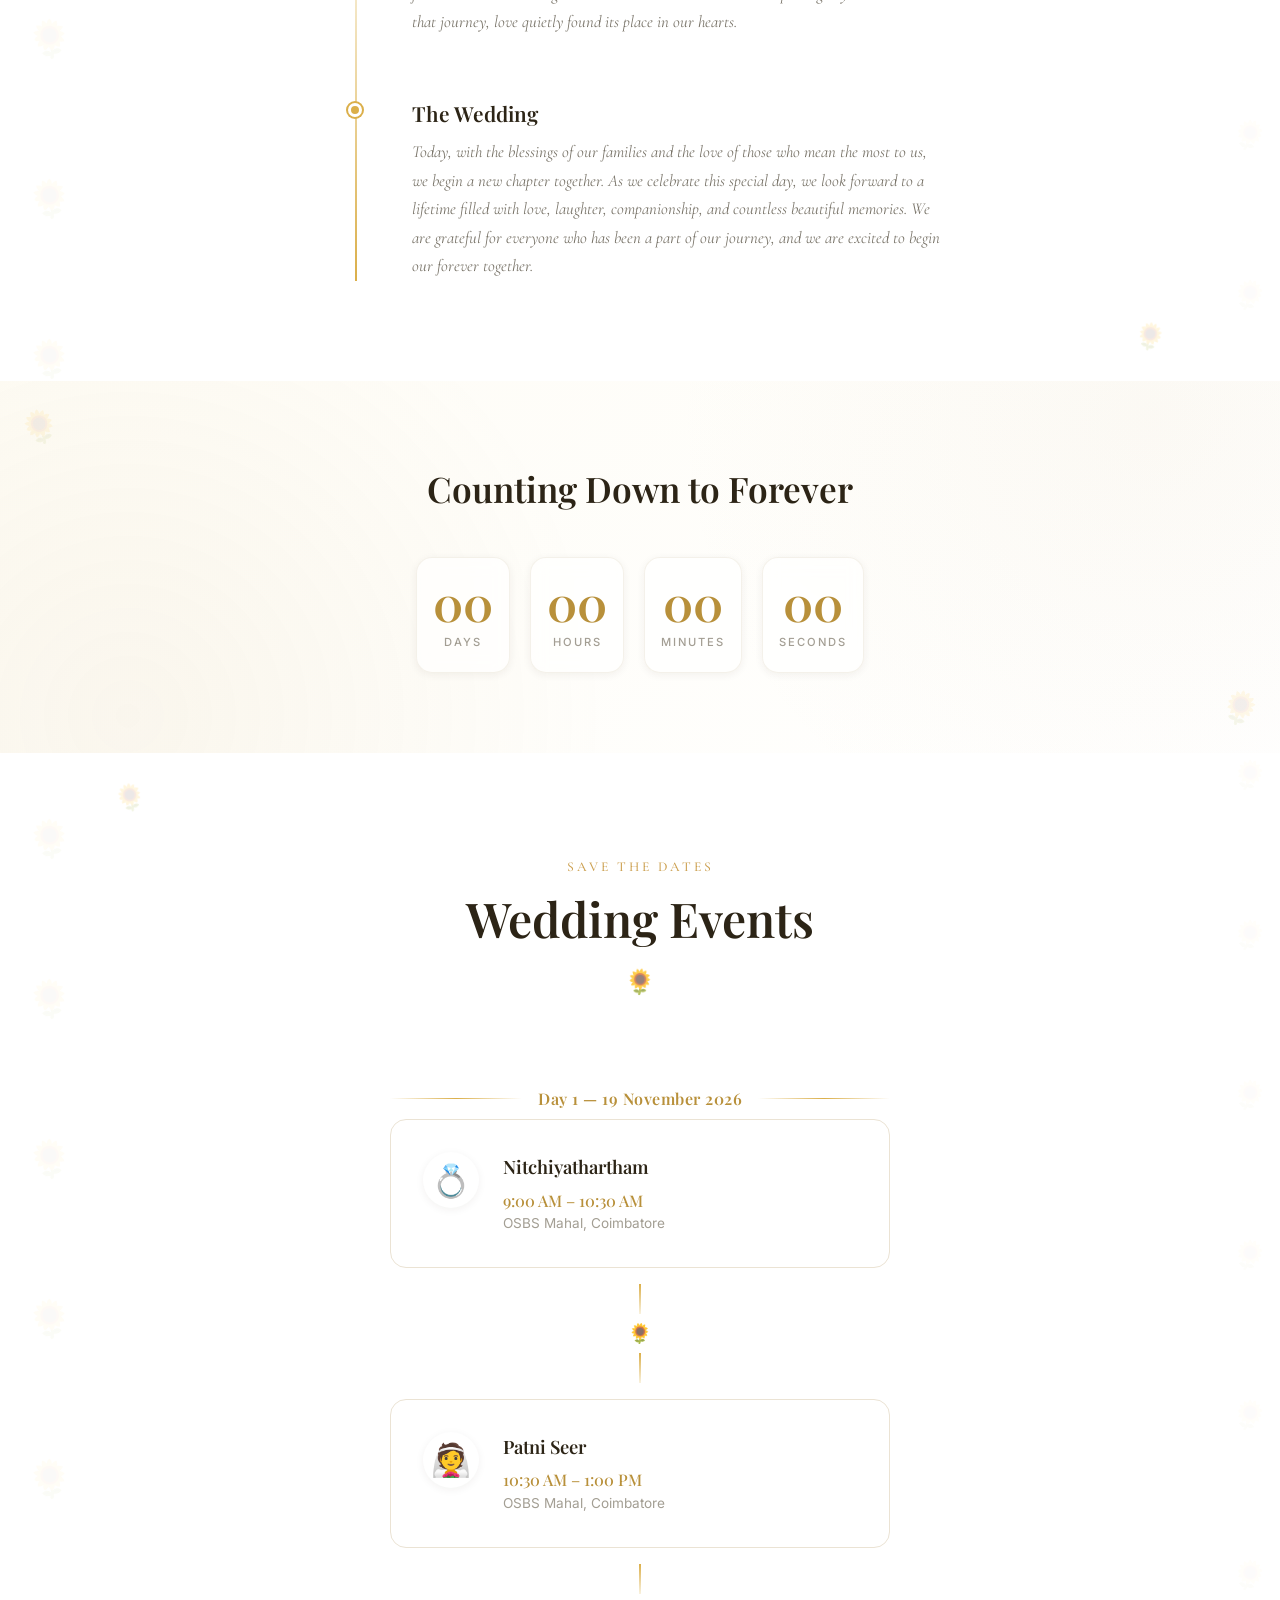
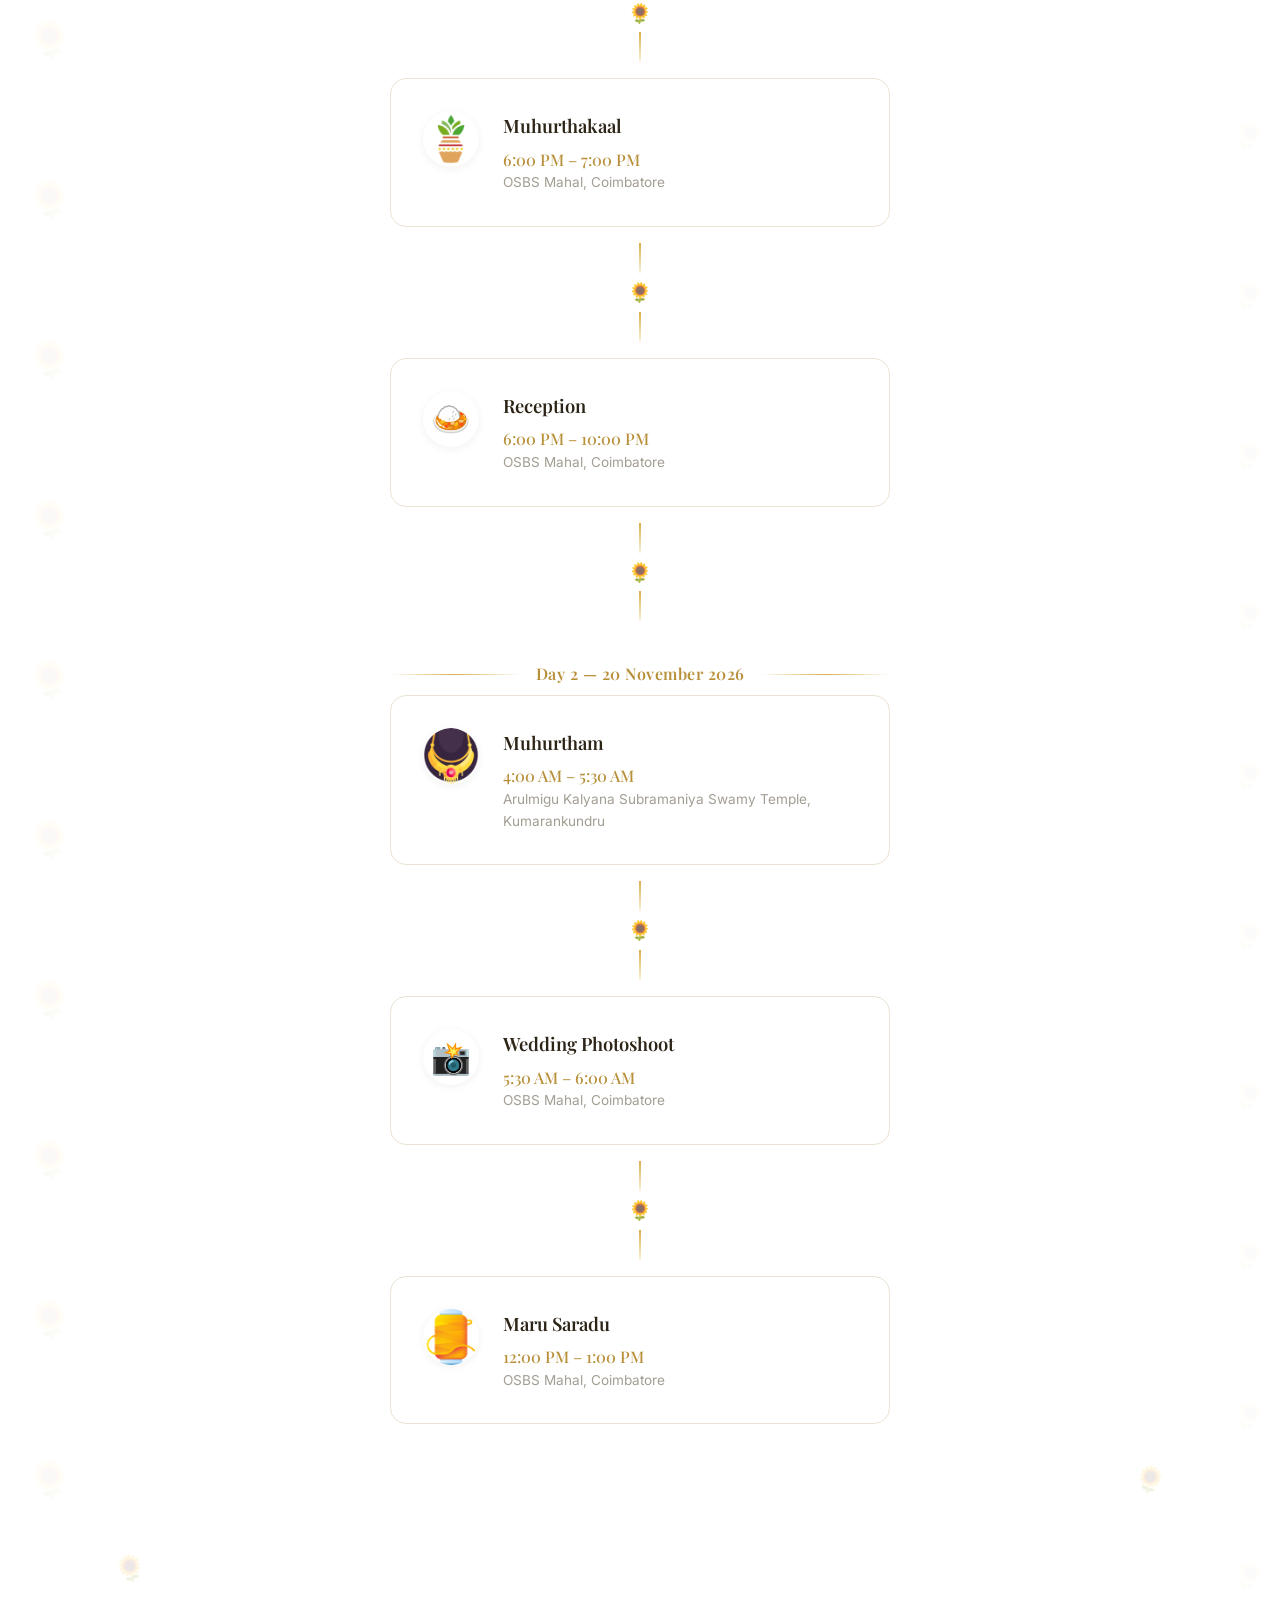
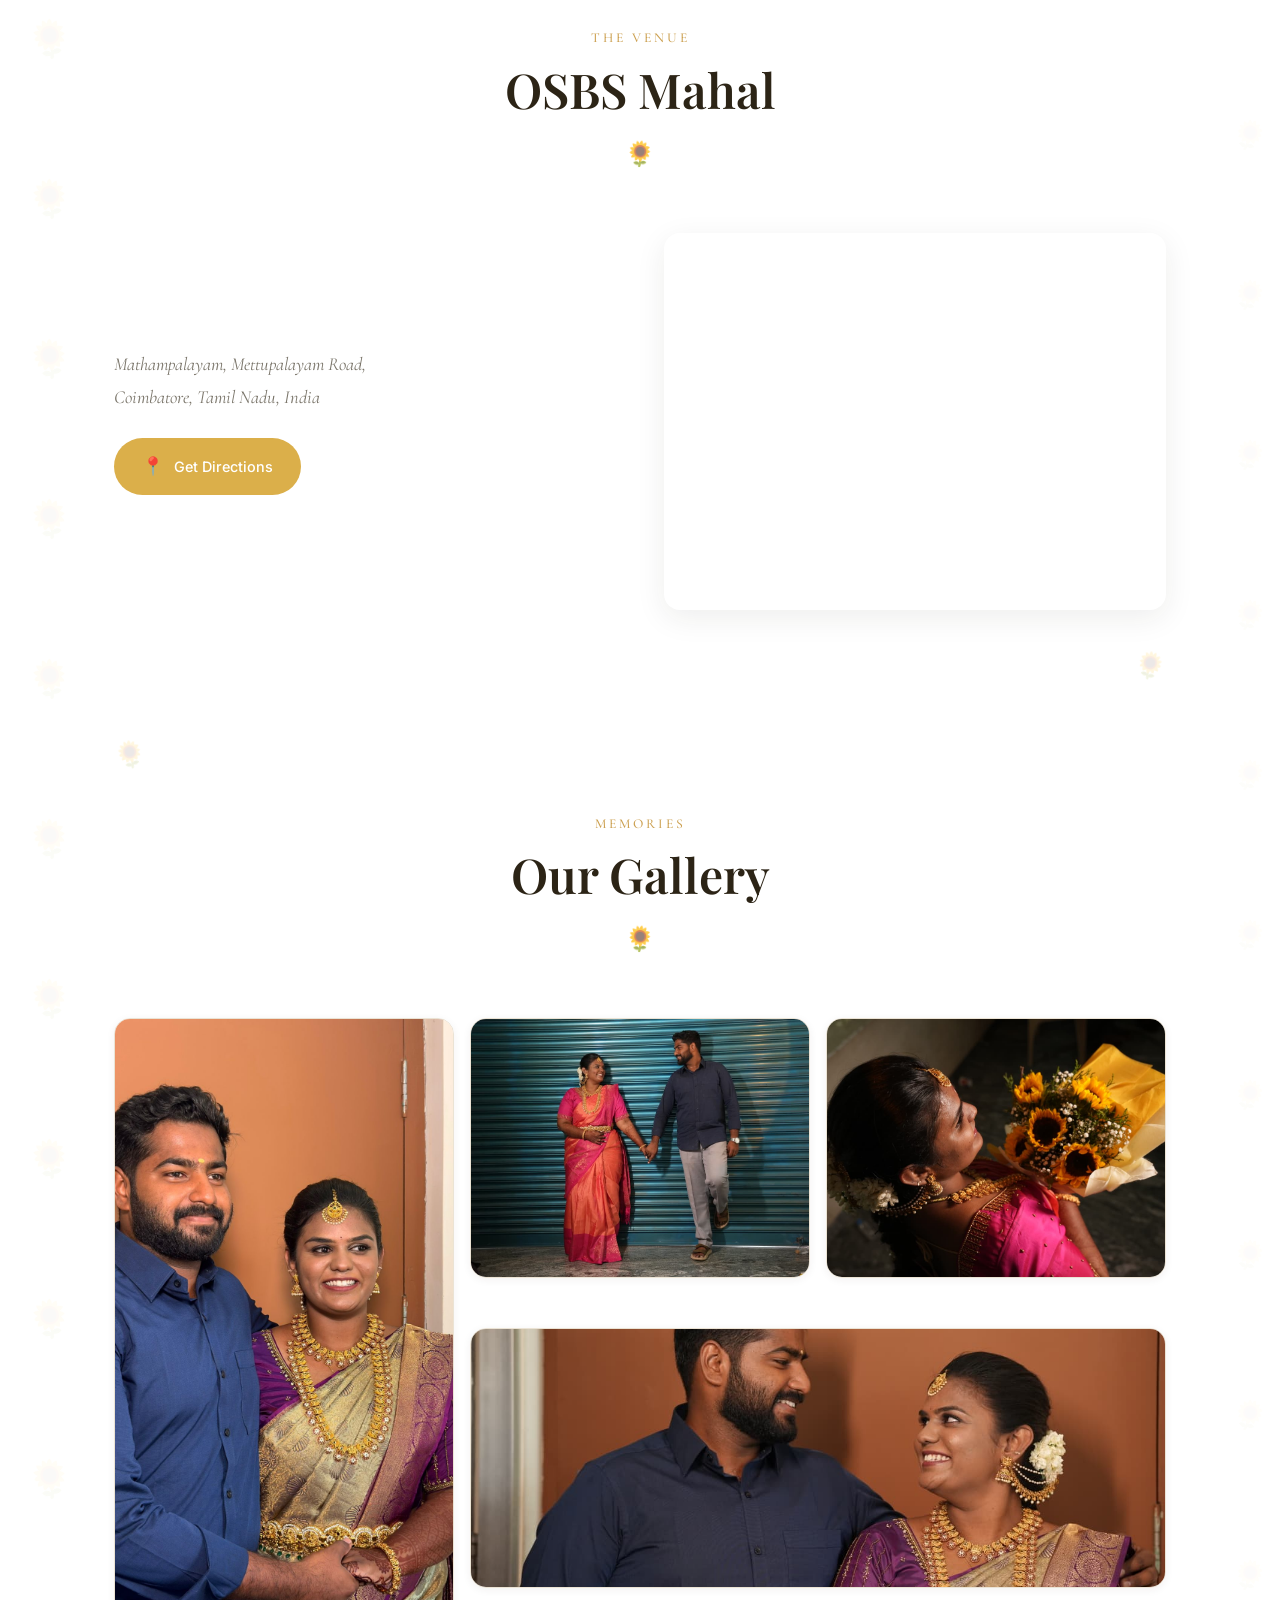
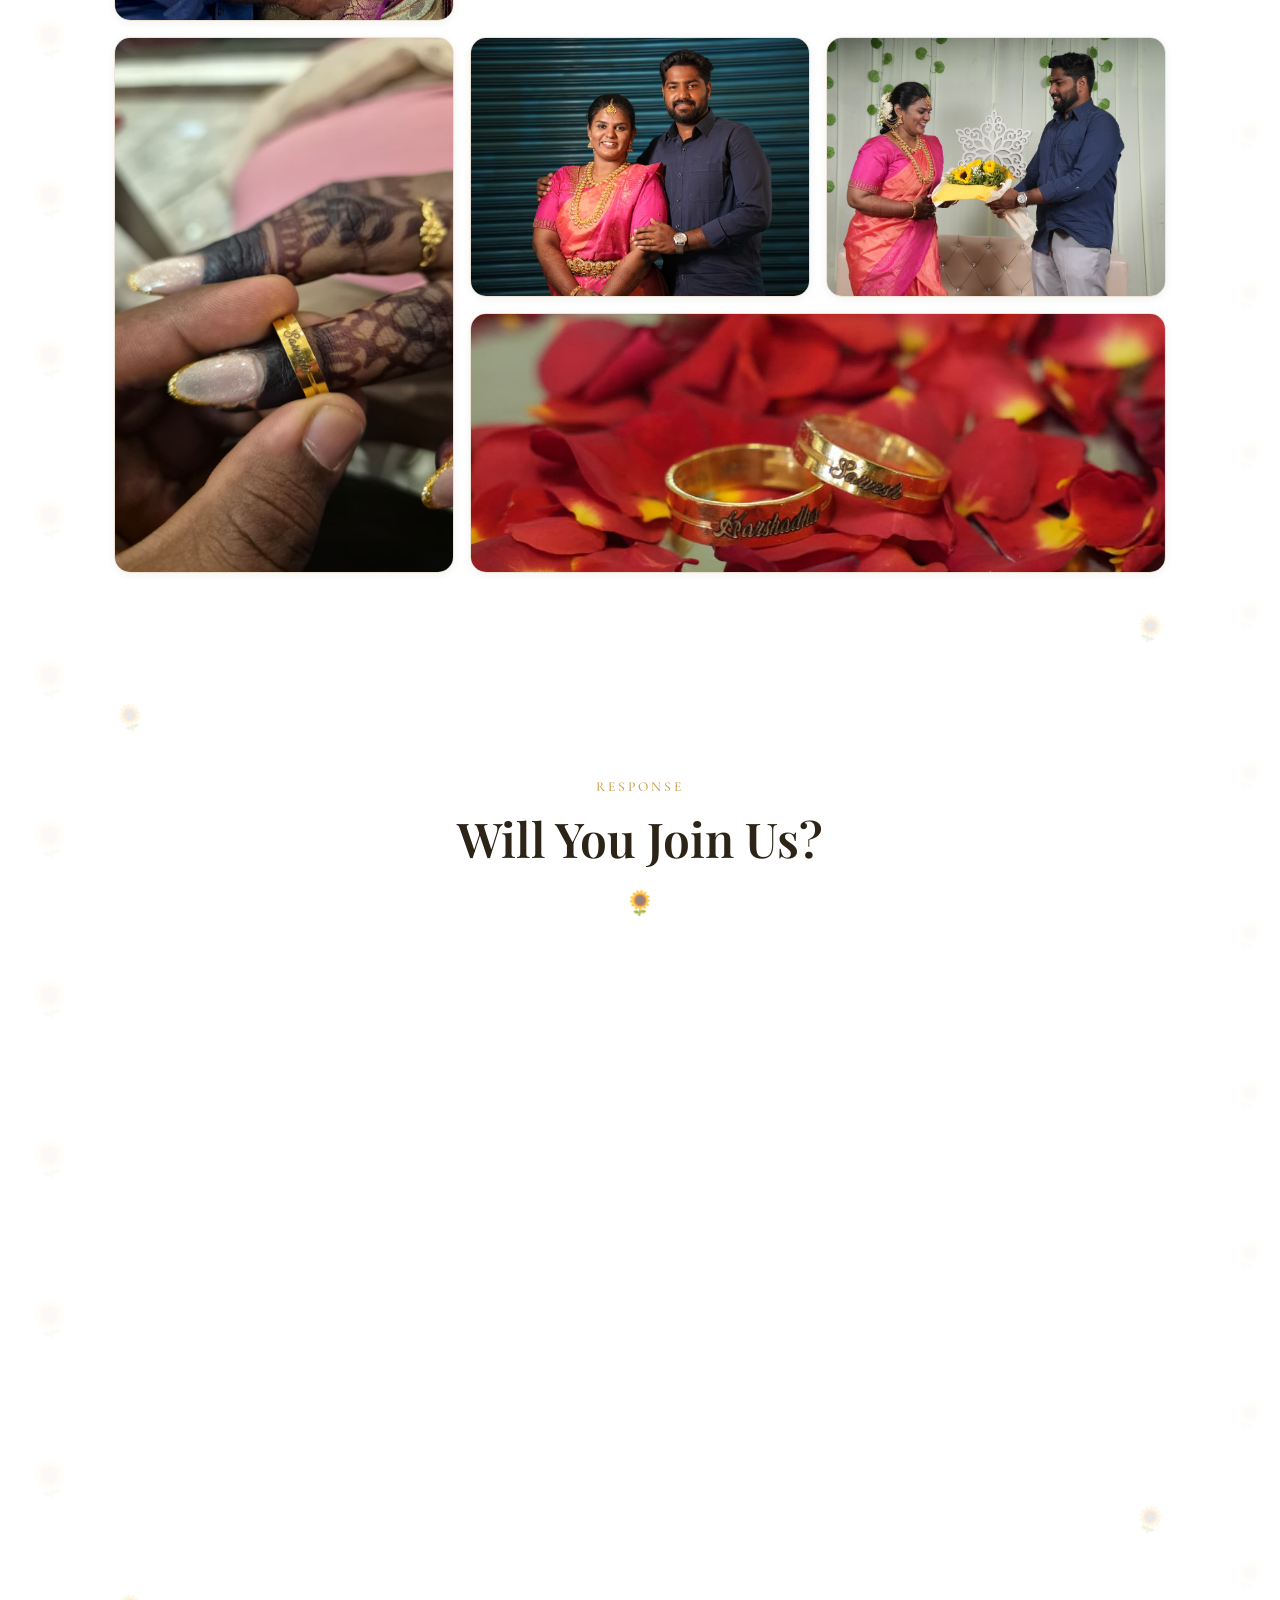
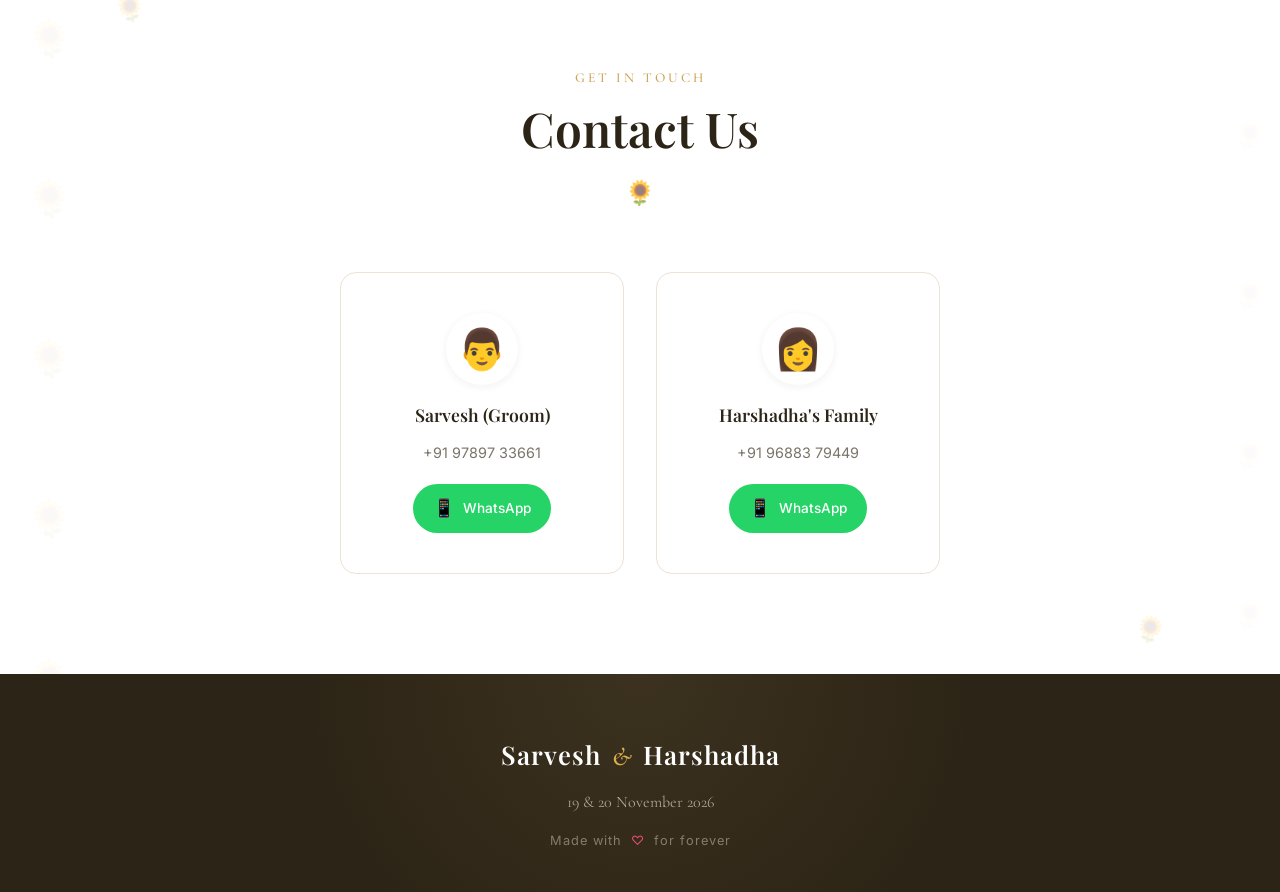
==== commit ff84aeaa: "Point Open Graph tags at the live GitHub Pages URL The og:url and og:image tags advertised sarvesh-h" ====
--- a/index.html
+++ b/index.html
@@ -10,8 +10,8 @@
   <!-- Open Graph -->
   <meta property="og:title" content="Sarvesh ♡ Harshadha - Wedding Invitation" />
   <meta property="og:description" content="Join us in celebrating the wedding of Sarvesh and Harshadha. Reception: 19 Nov 2026 | Wedding: 20 Nov 2026" />
-  <meta property="og:image" content="https://sarvesh-harshadha.love/og-image.jpg" />
-  <meta property="og:url" content="https://sarvesh-harshadha.love" />
+  <meta property="og:image" content="https://sarveshpatt.github.io/wedding/images/gallery/gallery-1.jpg" />
+  <meta property="og:url" content="https://sarveshpatt.github.io/wedding/" />
   <meta property="og:type" content="website" />
   <meta property="og:locale" content="en_US" />
 
@@ -318,7 +318,7 @@
           Mathampalayam, Mettupalayam Road,<br />
           Coimbatore, Tamil Nadu, India
         </p>
-        <a href="https://www.google.com/maps/place/OSBS+Mahal/@11.201304,76.96496,1115m/" target="_blank" rel="noopener noreferrer" class="venue-btn">
+        <a href="https://www.google.com/maps/dir/?api=1&amp;destination=11.201304%2C76.96496" target="_blank" rel="noopener noreferrer" class="venue-btn">
           <span class="btn-icon">📍</span>
           <span data-i18n="venue.directions">Get Directions</span>
         </a>
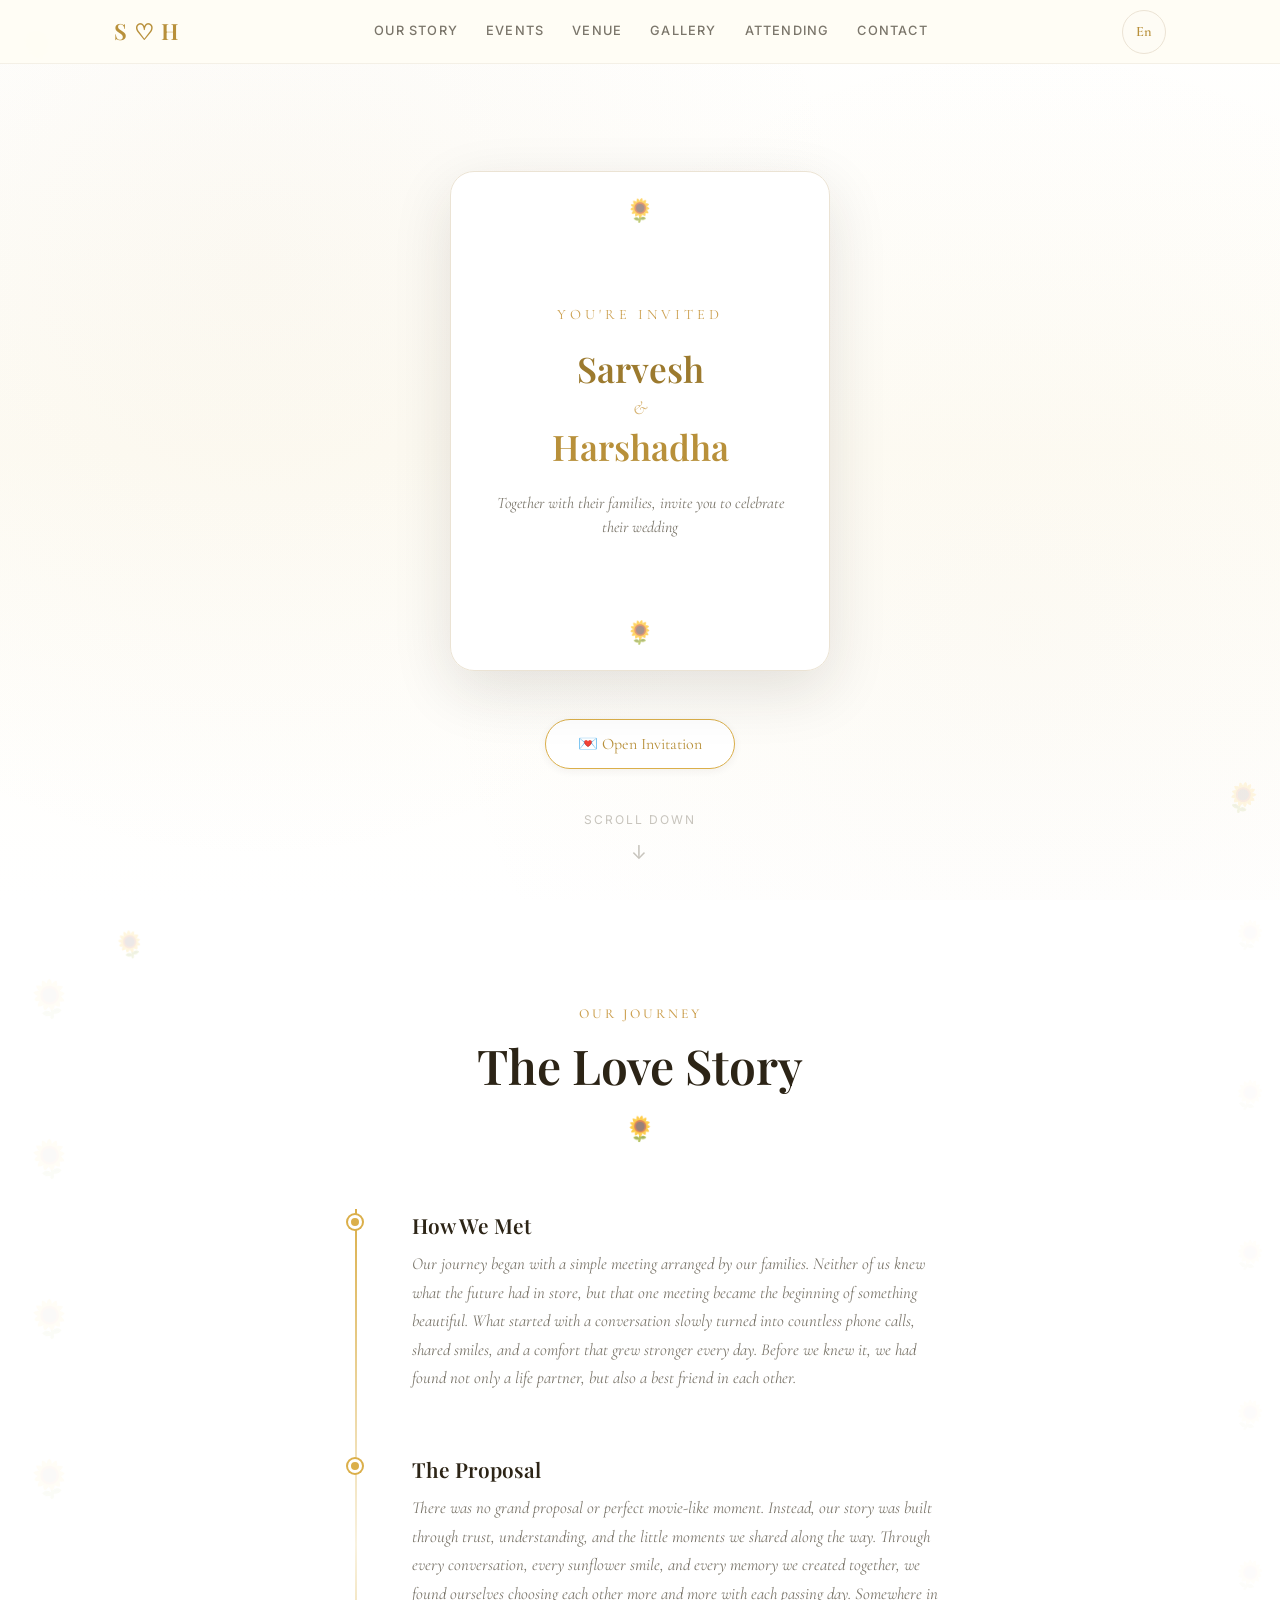
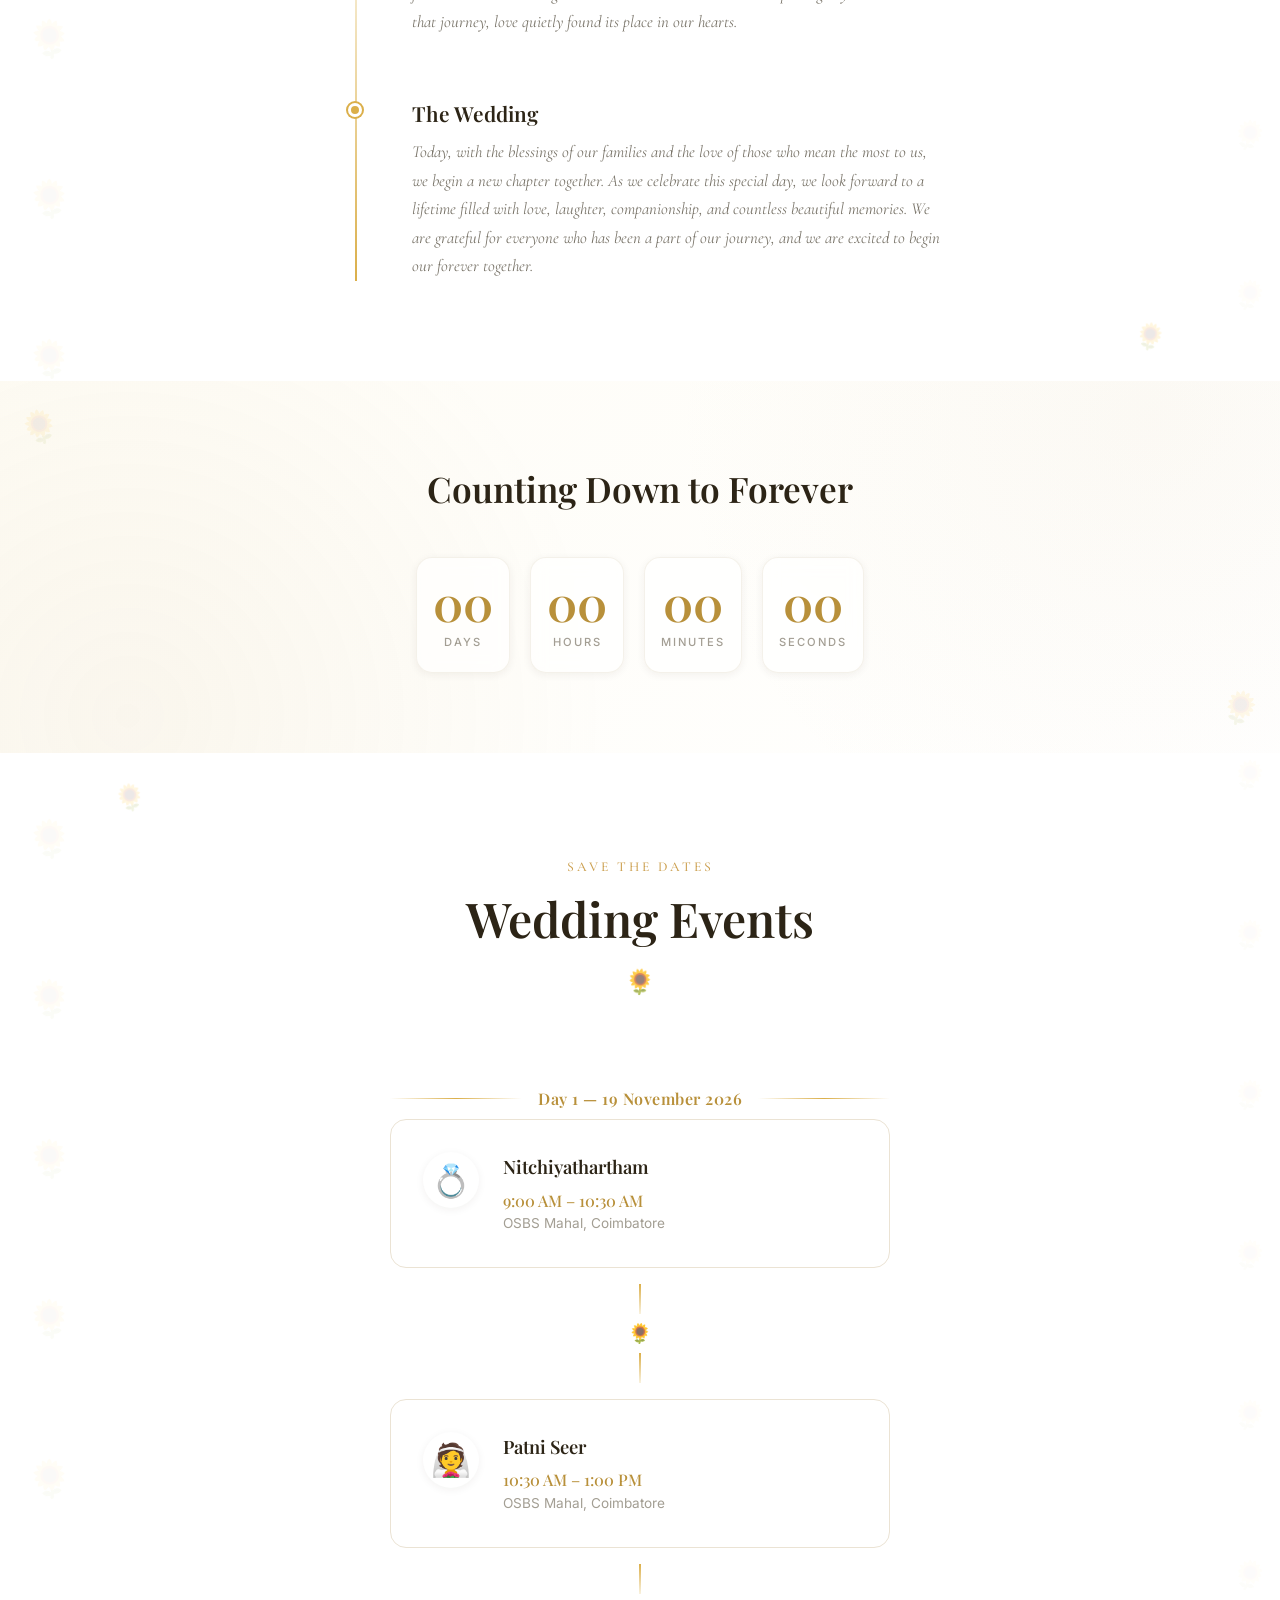
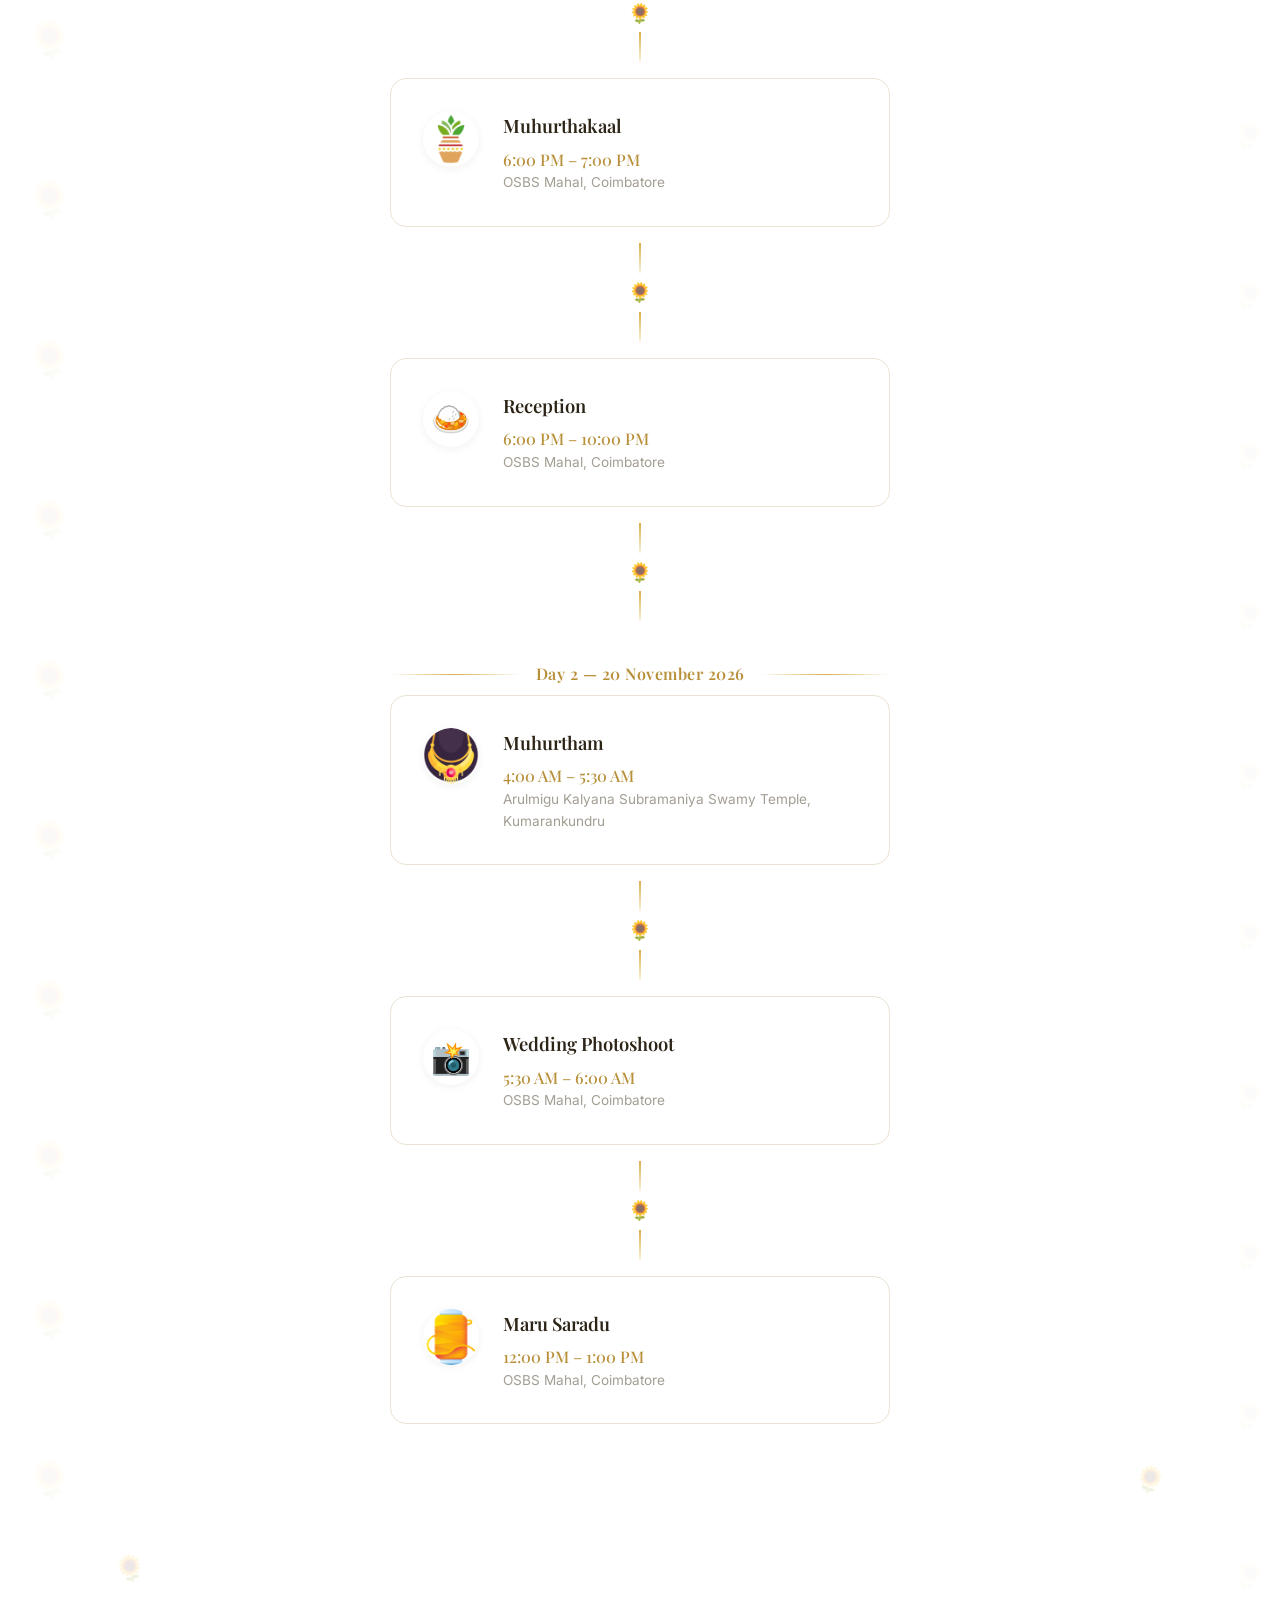
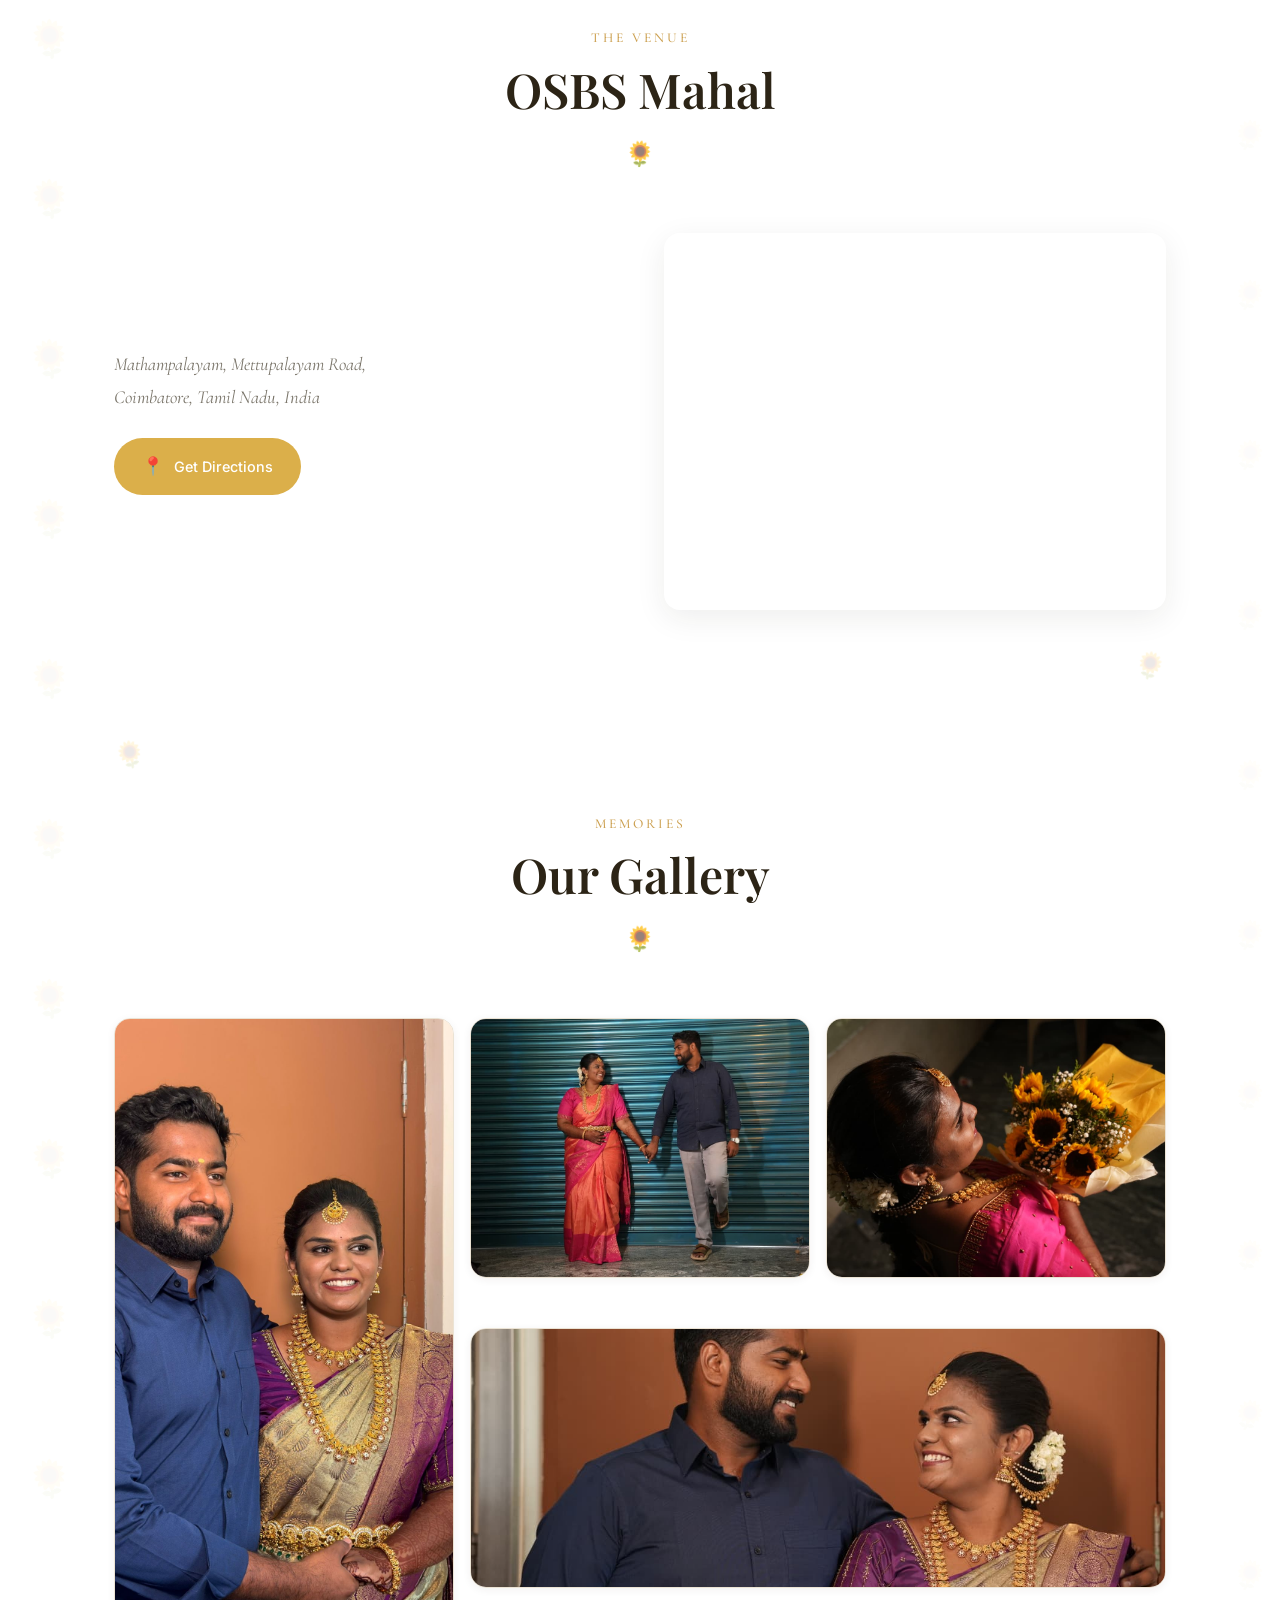
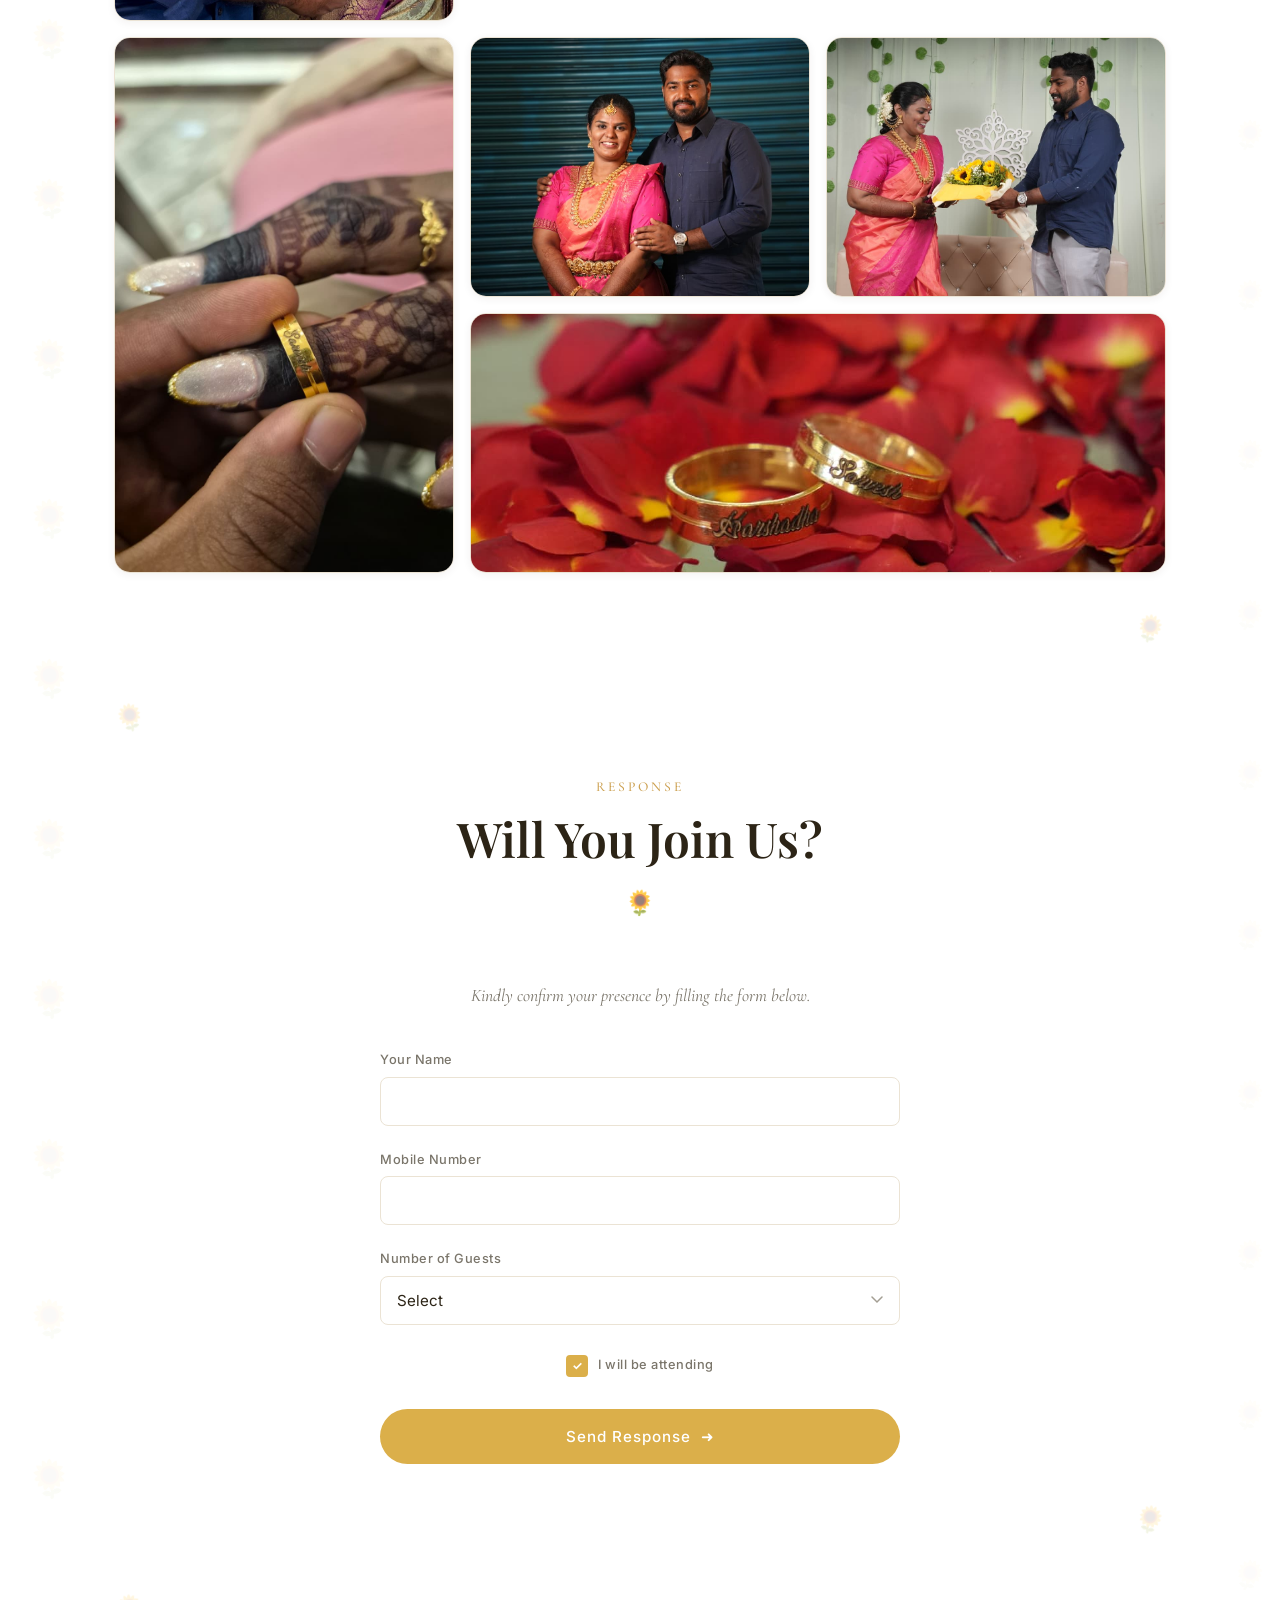
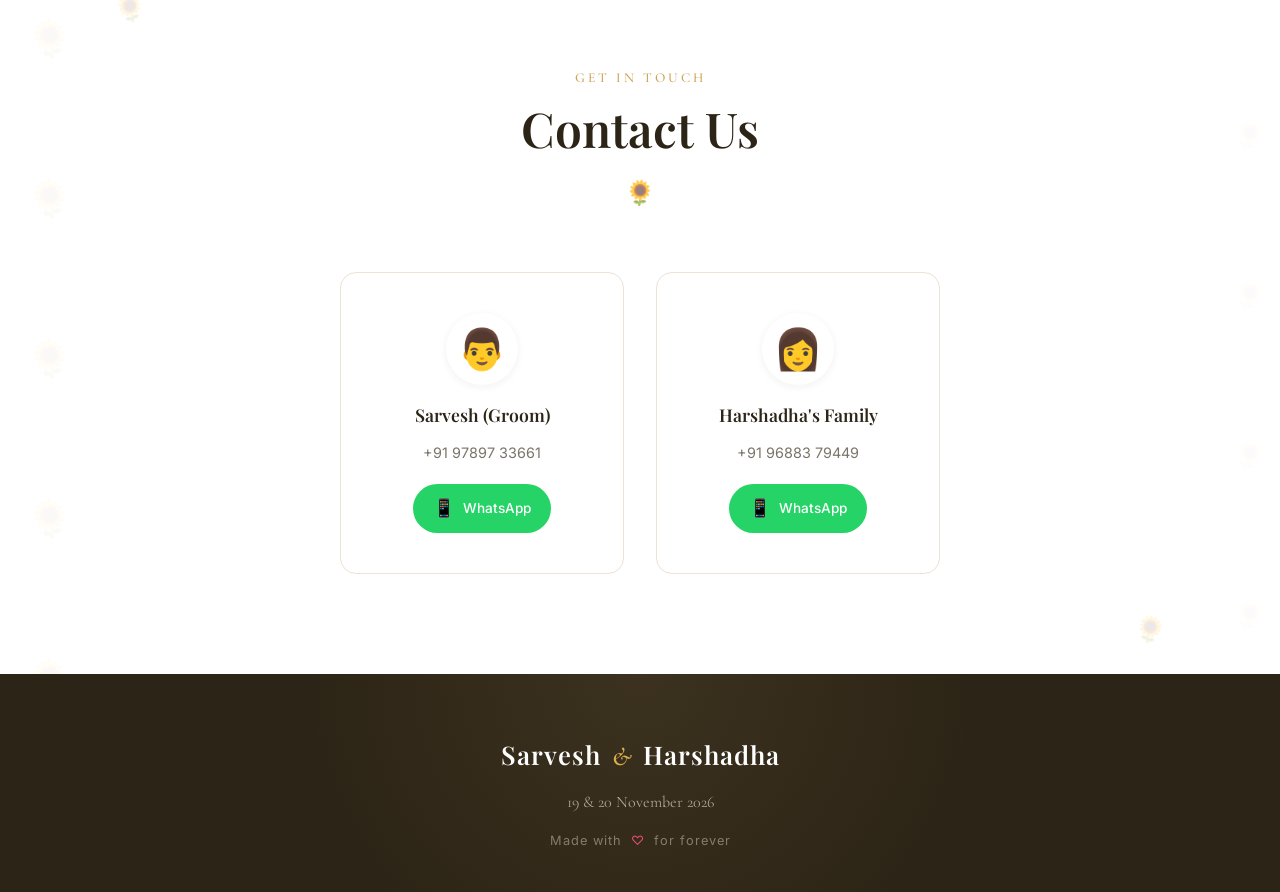
==== commit 179ad4a3: "Store RSVP responses in Google Sheet via Google Form Replace Formspree with a background submission " ====
--- a/index.html
+++ b/index.html
@@ -380,9 +380,8 @@
     </div>
     <div class="rsvp-content reveal">
       <p class="rsvp-intro" data-i18n="rsvp.intro">Kindly confirm your presence by filling the form below.</p>
-      <form class="rsvp-form" id="rsvpForm" action="https://formspree.io/f/xwvjgeba" method="POST" novalidate>
-        <input type="text" name="_gotcha" style="display:none" />
-        <input type="hidden" name="_subject" value="New RSVP from Wedding Website" />
+      <form class="rsvp-form" id="rsvpForm" novalidate>
+        <input type="text" name="_gotcha" style="display:none" tabindex="-1" autocomplete="off" />
         <div class="form-group">
           <label for="guestName" data-i18n="rsvp.name">Your Name</label>
           <input type="text" id="guestName" name="name" required />
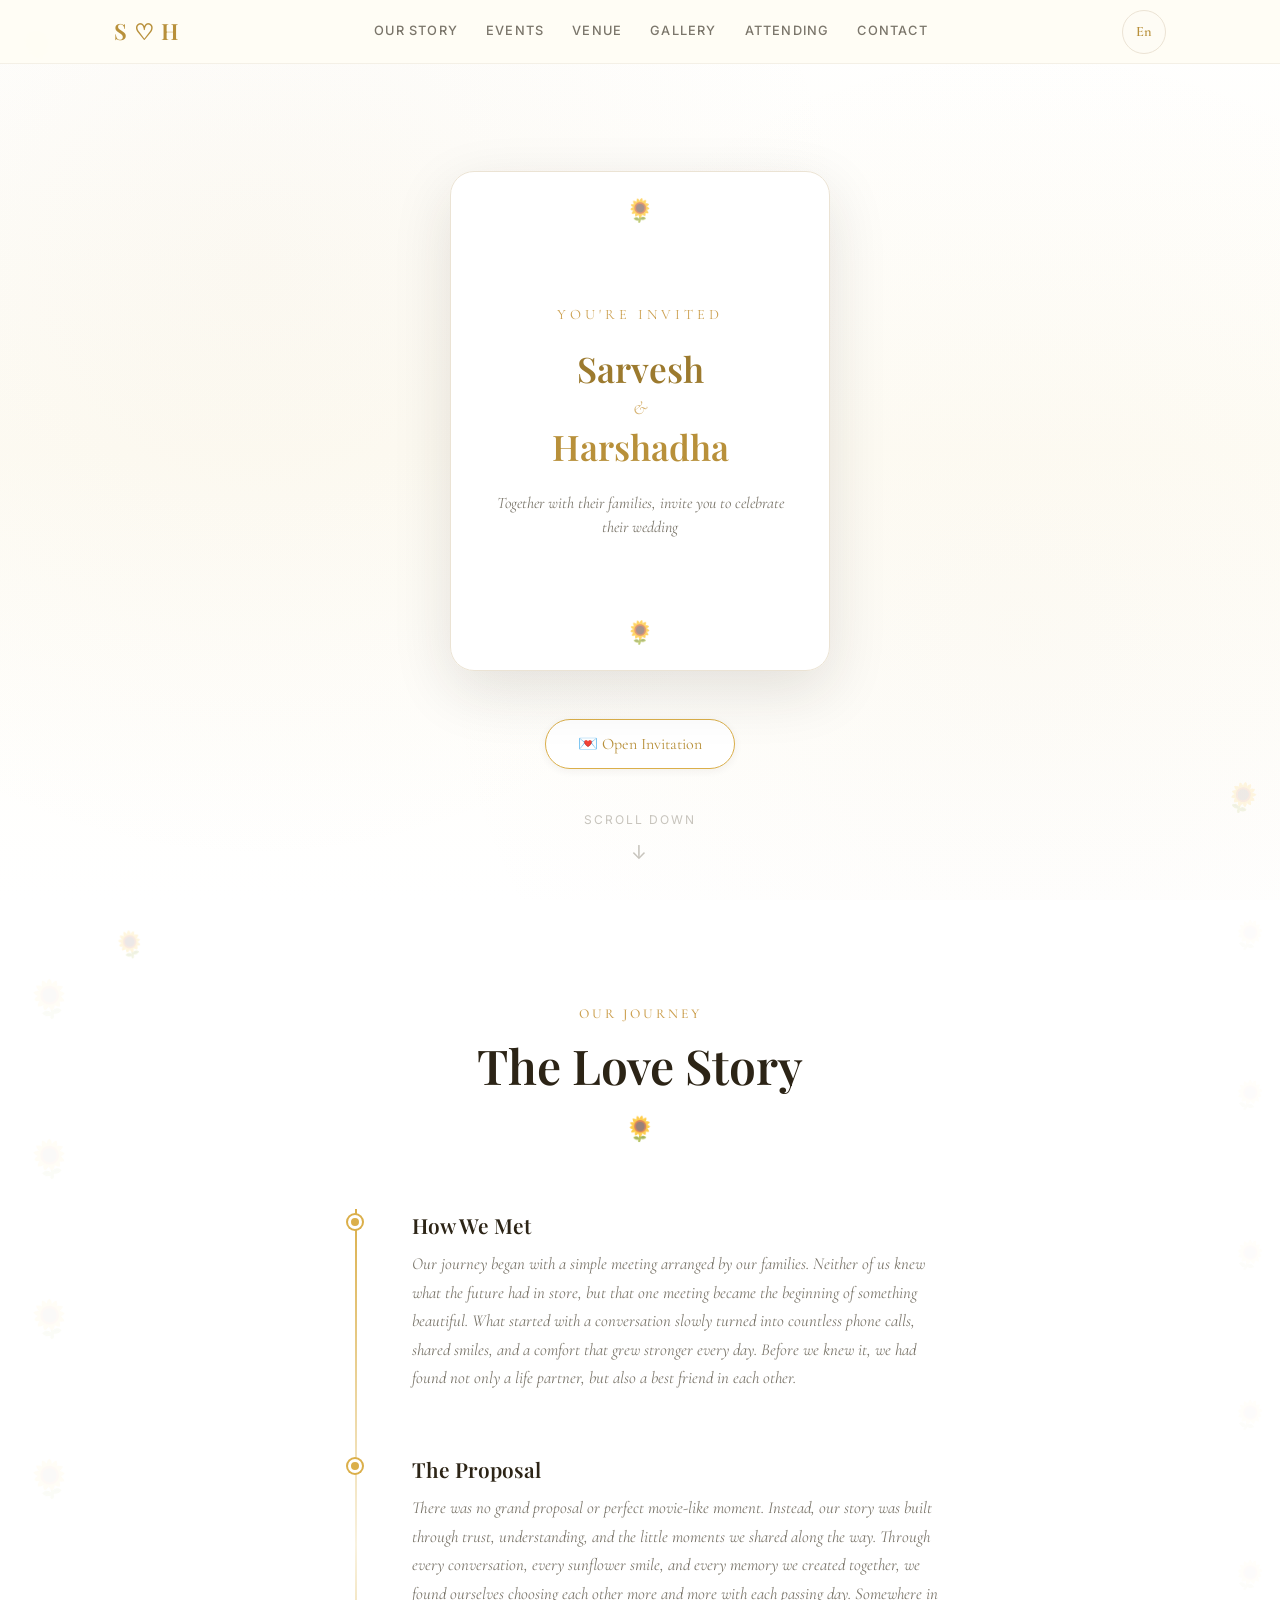
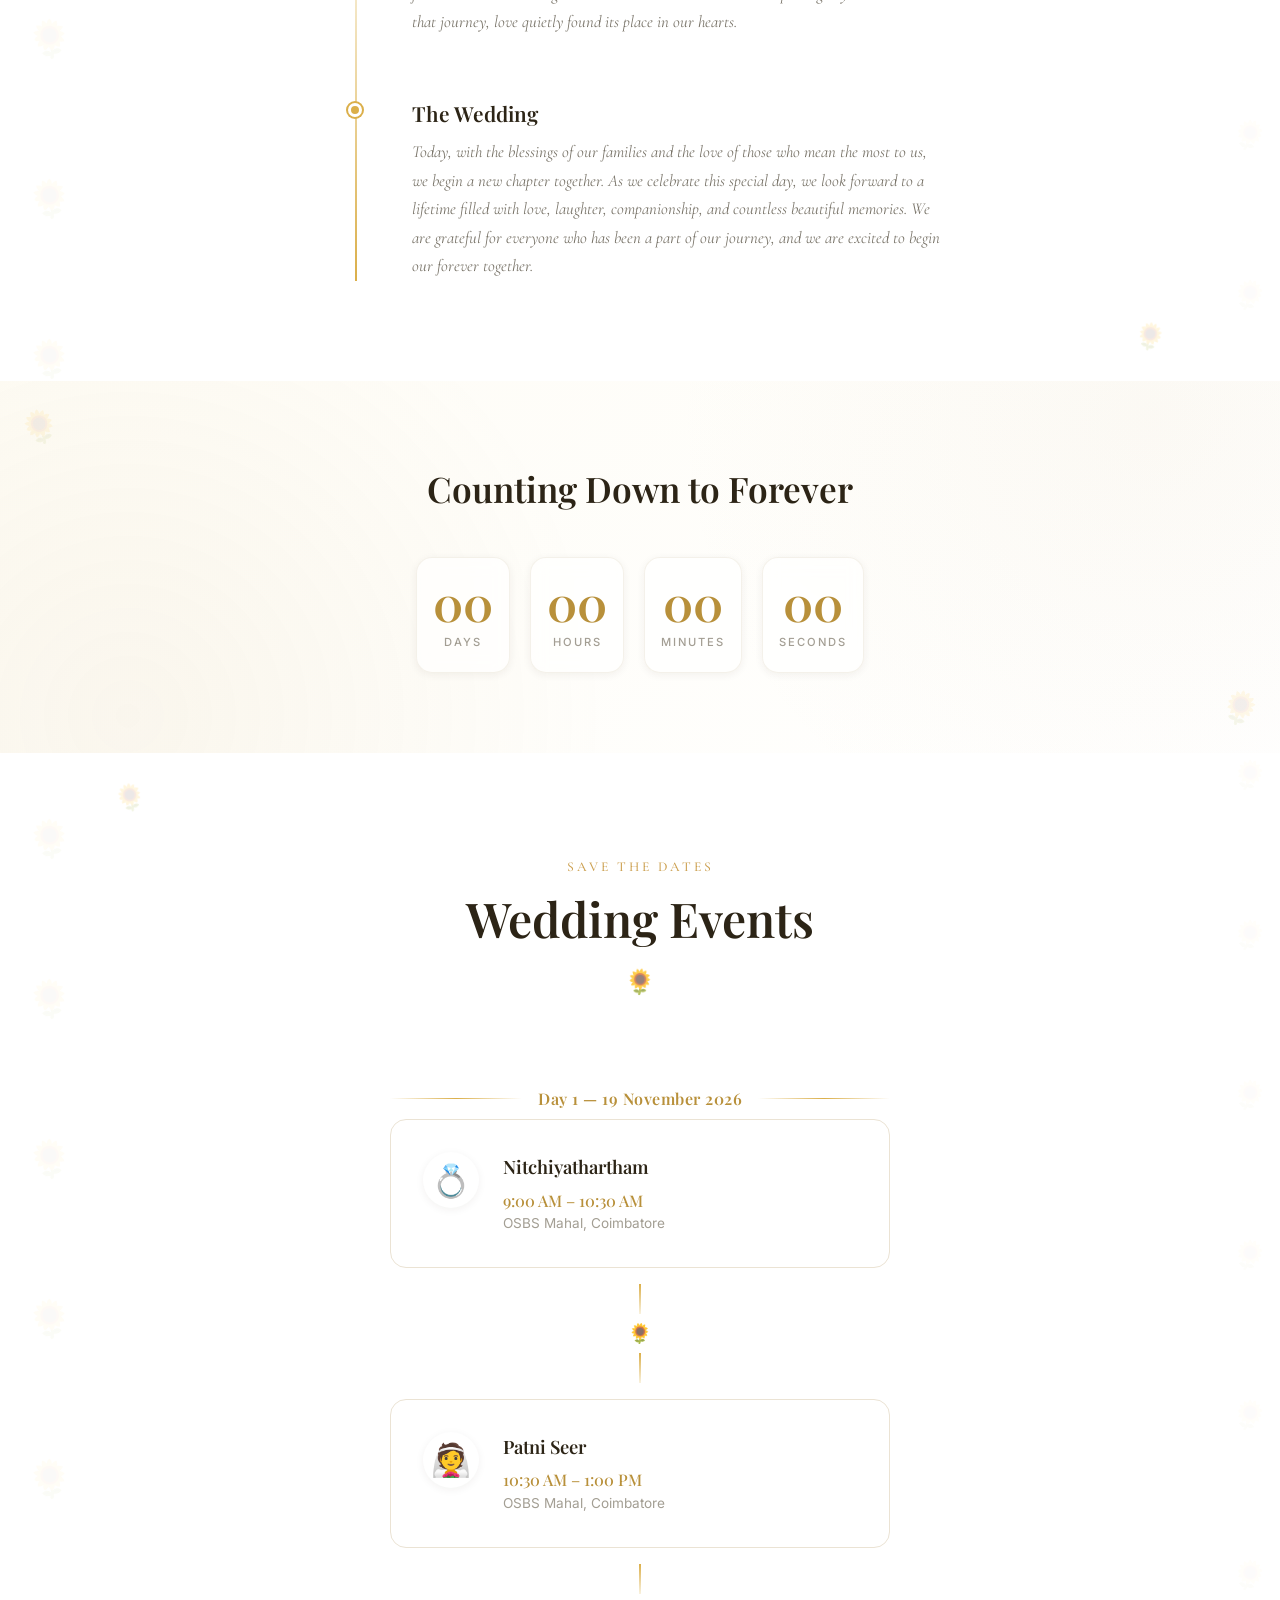
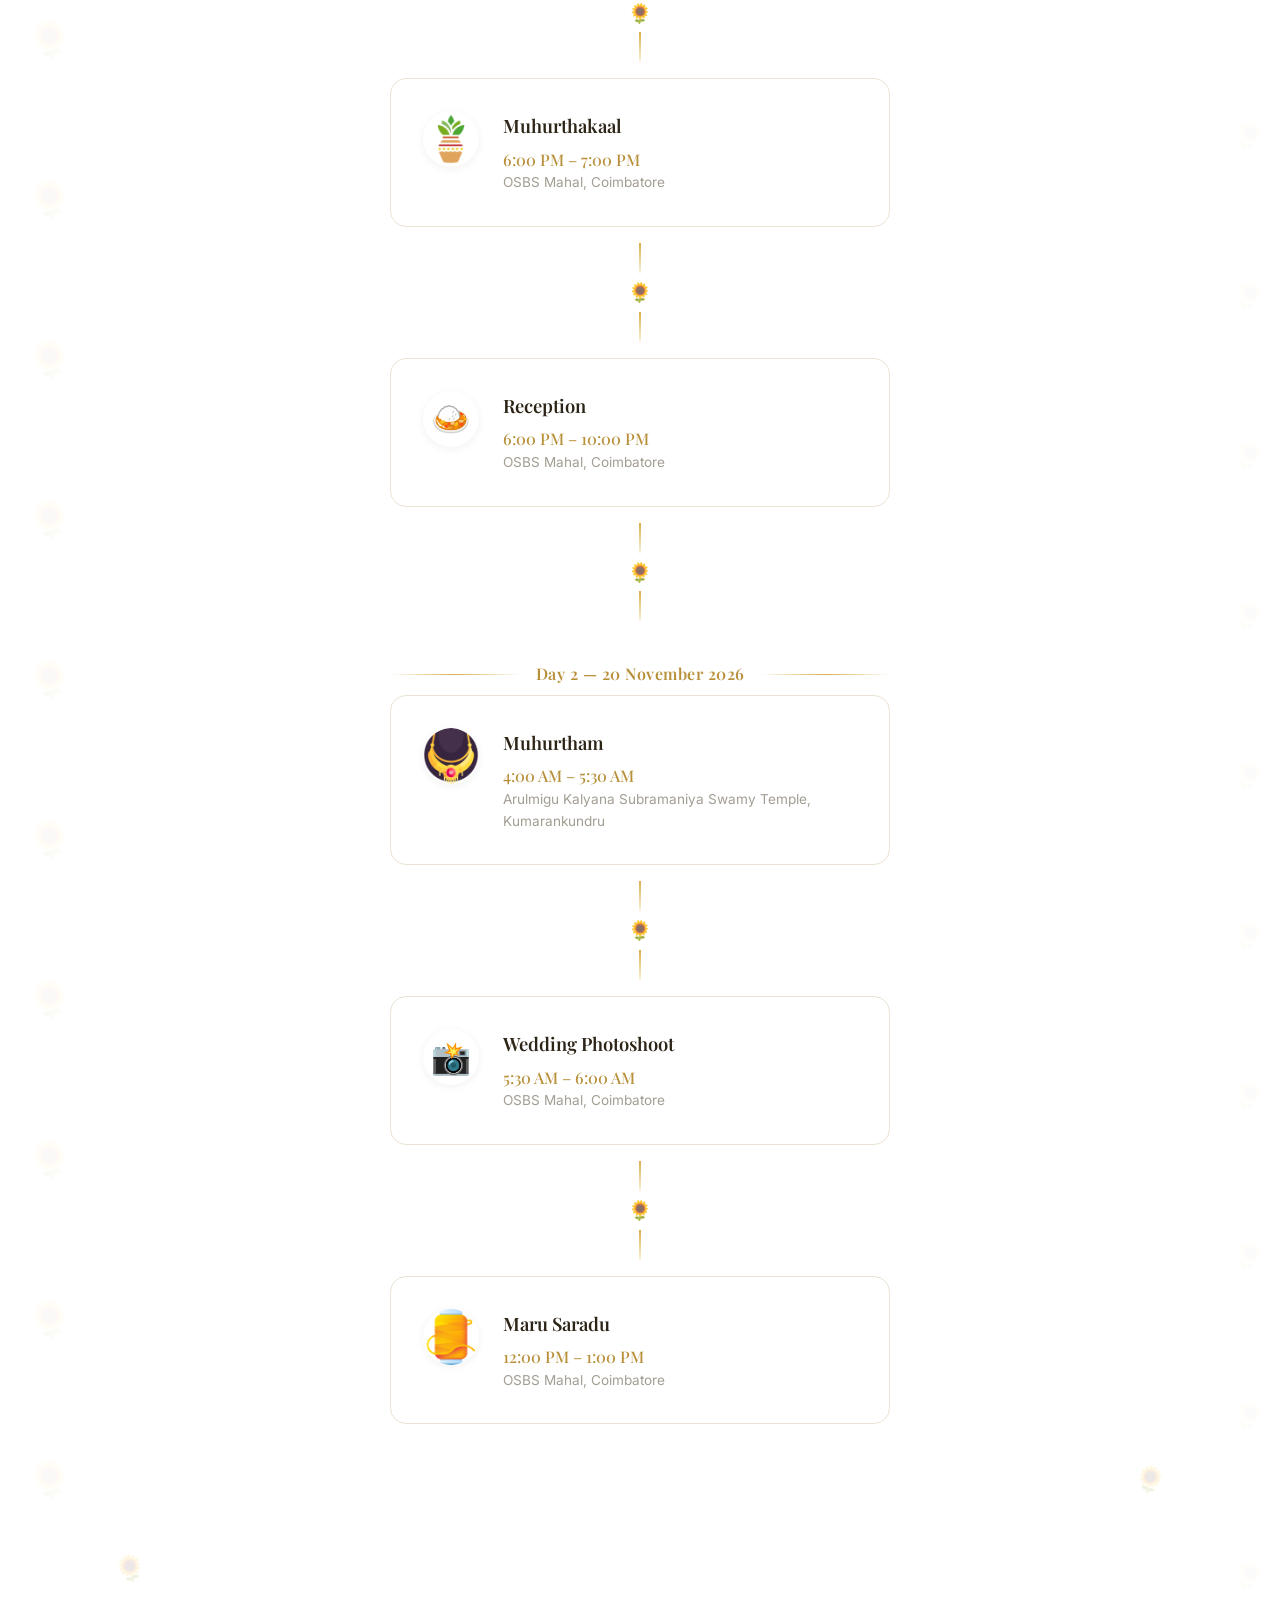
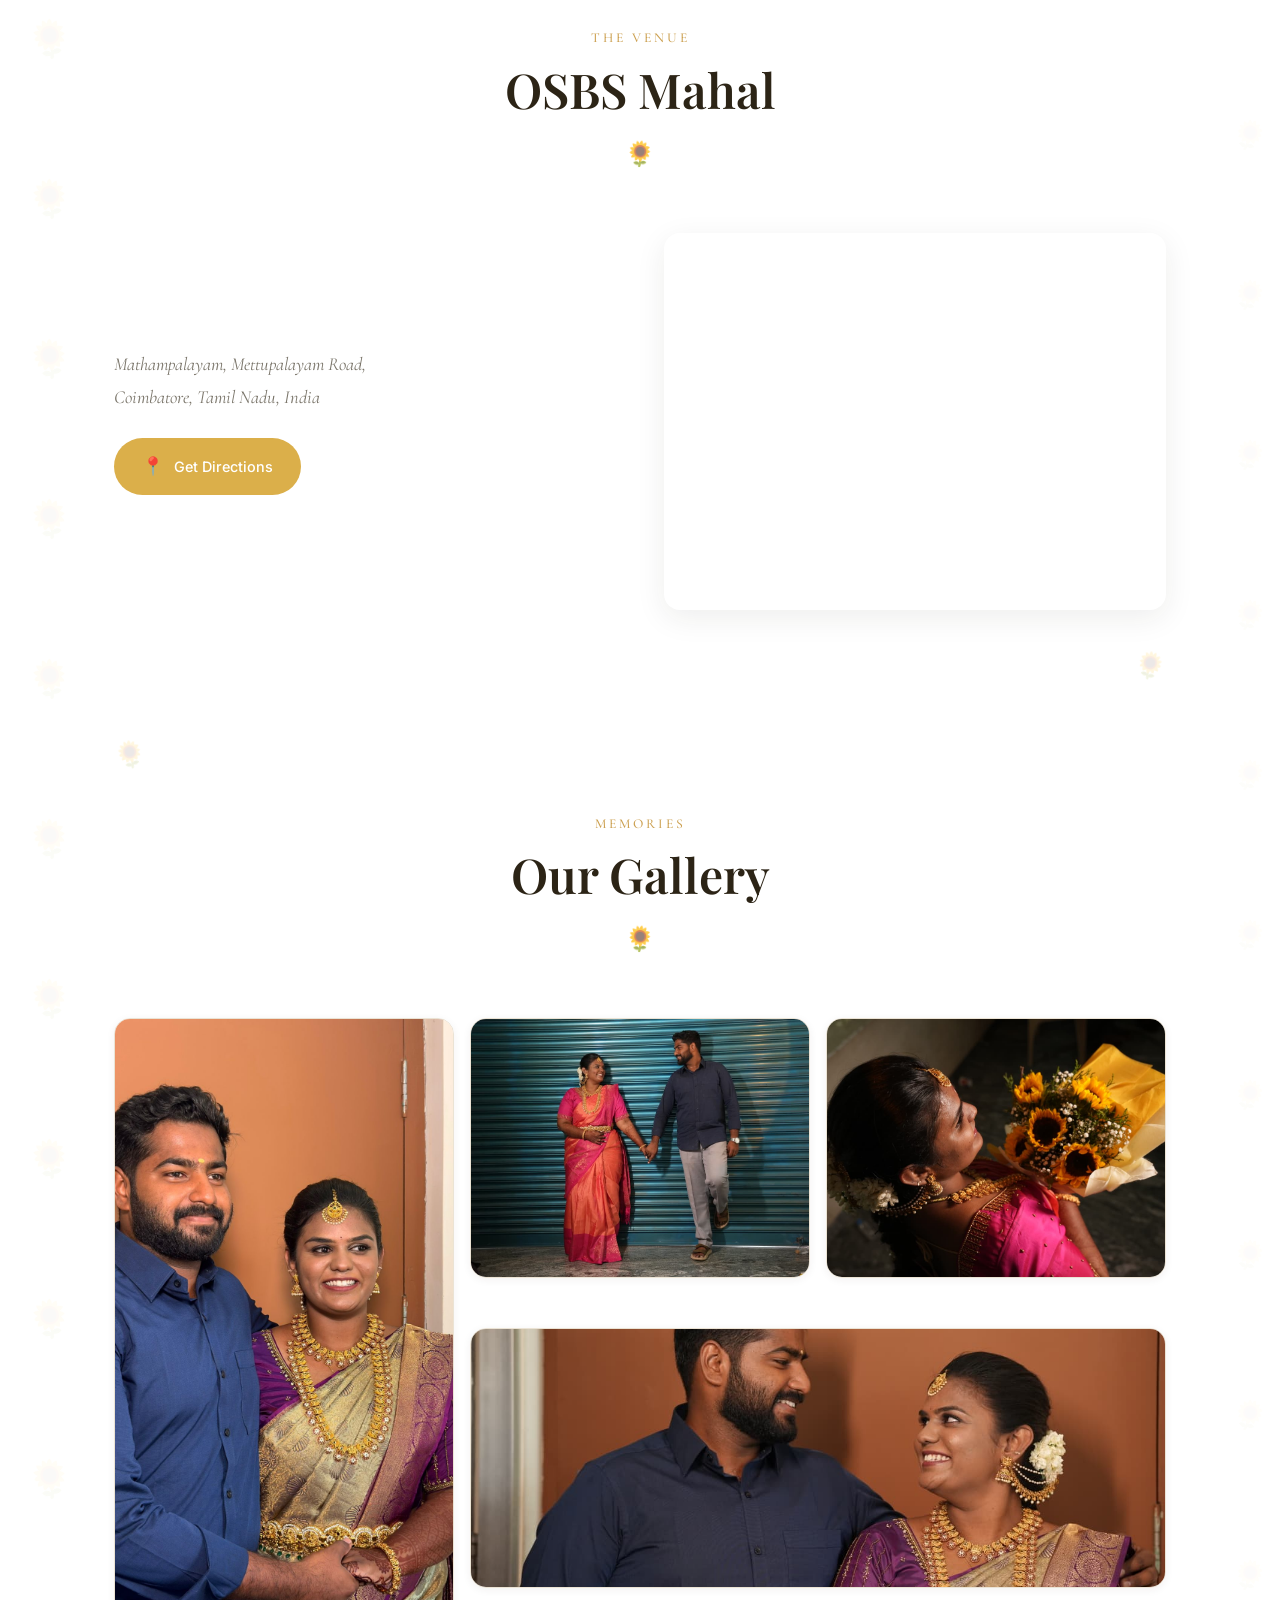
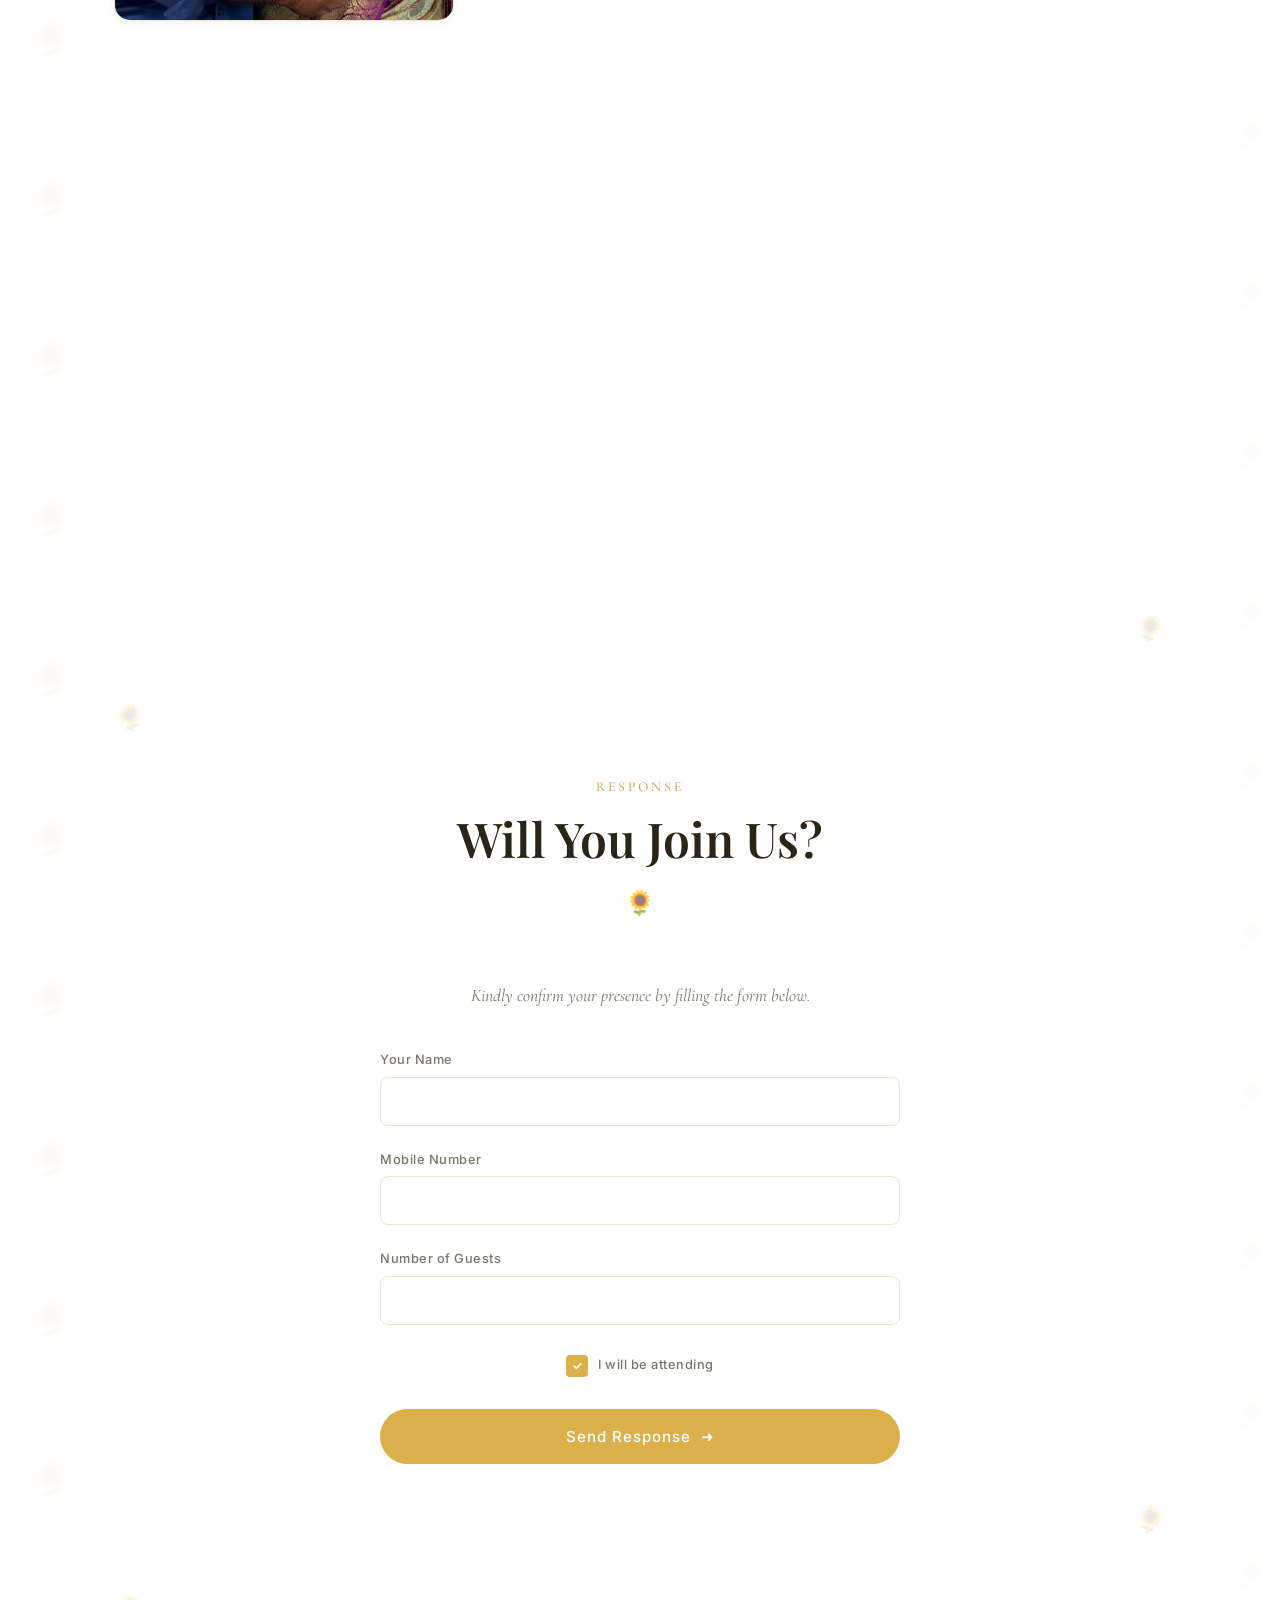
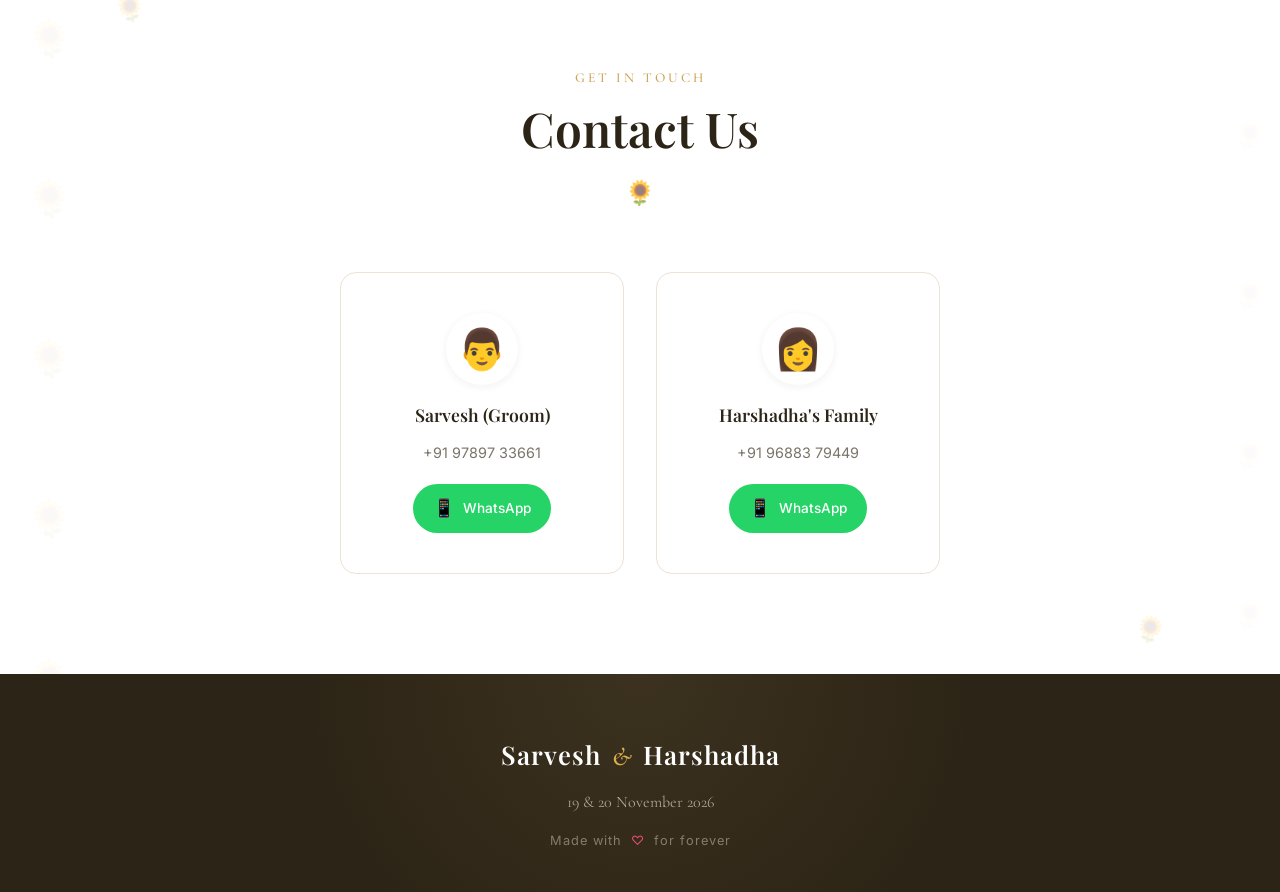
==== commit 0f862034: "Let guests type exact RSVP guest count Replace the 1-5/6+ dropdown with a numeric input (1-50) so th" ====
--- a/index.html
+++ b/index.html
@@ -392,15 +392,7 @@
         </div>
         <div class="form-group">
           <label for="guestCount" data-i18n="rsvp.guests">Number of Guests</label>
-          <select id="guestCount" name="guests" required>
-            <option value="" disabled selected data-i18n="rsvp.selectGuests">Select</option>
-            <option value="1">1</option>
-            <option value="2">2</option>
-            <option value="3">3</option>
-            <option value="4">4</option>
-            <option value="5">5</option>
-            <option value="6">6+</option>
-          </select>
+          <input type="number" id="guestCount" name="guests" required min="1" max="50" step="1" inputmode="numeric" />
           <span class="form-focus"></span>
         </div>
         <div class="form-group checkbox-group">
